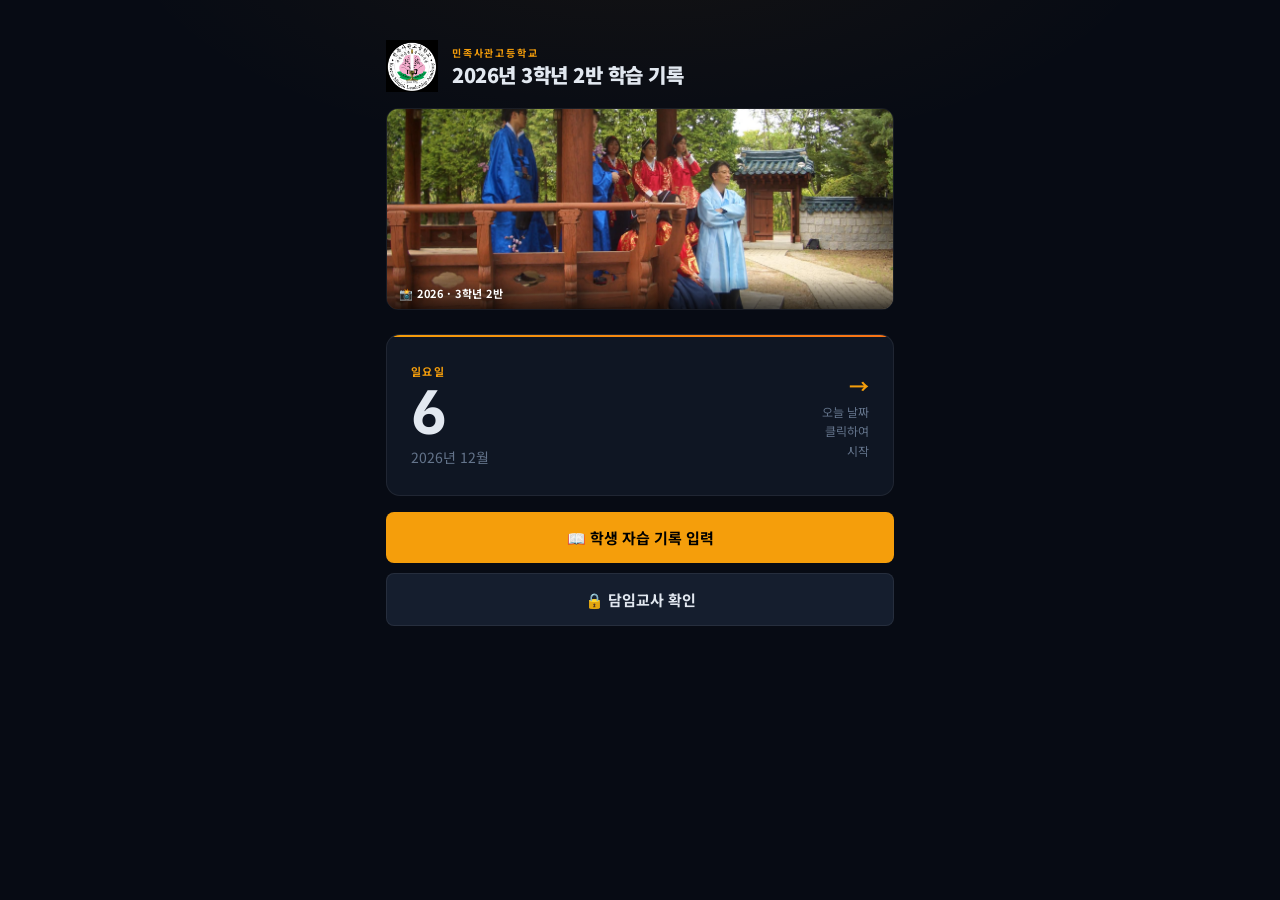
==== index.html @ e3944991 "Refactor time slot initialization check" ====
<!DOCTYPE html>
<html lang="ko">
<head>
<meta charset="UTF-8">
<meta name="viewport" content="width=device-width, initial-scale=1.0, maximum-scale=1.0">
<title>3학년 2반 자습 기록</title>
<link href="https://fonts.googleapis.com/css2?family=Noto+Sans+KR:wght@300;400;500;600;700;900&family=JetBrains+Mono:wght@400;600&display=swap" rel="stylesheet">
<style>
*, *::before, *::after { margin: 0; padding: 0; box-sizing: border-box; }
:root {
  --bg:#070b14; --surface:#0f1623; --surface2:#151e2e;
  --border:rgba(255,255,255,0.07); --border-h:rgba(255,255,255,0.15);
  --accent:#f59e0b; --accent-dim:rgba(245,158,11,0.12); --accent-glow:rgba(245,158,11,0.25);
  --blue:#60a5fa; --blue-dim:rgba(96,165,250,0.12);
  --green:#34d399; --green-dim:rgba(52,211,153,0.12);
  --red:#f87171; --red-dim:rgba(248,113,113,0.12);
  --purple:#a78bfa; --purple-dim:rgba(167,139,250,0.12);
  --text:#e2e8f0; --text-muted:#64748b;
  --r:14px; --r-sm:8px; --mono:'JetBrains Mono',monospace;
}
html,body{height:100%;font-family:'Noto Sans KR',sans-serif;background:var(--bg);color:var(--text);-webkit-font-smoothing:antialiased;}
body{display:flex;justify-content:center;background-image:radial-gradient(ellipse 60% 40% at 50% -10%,rgba(245,158,11,0.06) 0%,transparent 70%);}
.app{width:100%;max-width:540px;min-height:100dvh;display:flex;flex-direction:column;padding:0 16px 48px;}
.view{display:none;flex-direction:column;gap:16px;flex:1;padding-top:20px;}
.view.active{display:flex;animation:fadeUp 0.25s ease;}
@keyframes fadeUp{from{opacity:0;transform:translateY(10px)}to{opacity:1;transform:none}}

.page-header{padding:20px 0 4px;}
.school-tag{display:inline-flex;align-items:center;gap:6px;font-size:10.5px;font-weight:700;letter-spacing:0.2em;color:var(--accent);text-transform:uppercase;margin-bottom:10px;}
.school-tag::before,.school-tag::after{content:'';width:16px;height:1px;background:var(--accent);}
.page-header h1{font-size:26px;font-weight:900;letter-spacing:-0.5px;line-height:1.2;}

.date-hero{background:var(--surface);border:1px solid var(--border);border-radius:var(--r);padding:28px 24px;cursor:pointer;transition:all 0.2s;position:relative;overflow:hidden;}
.date-hero::before{content:'';position:absolute;top:0;left:0;right:0;height:2px;background:linear-gradient(90deg,var(--accent),#f97316,var(--accent));background-size:200% 100%;animation:shimmer 3s linear infinite;}
@keyframes shimmer{to{background-position:-200% 0}}
.date-hero:hover{border-color:var(--accent-glow);box-shadow:0 0 30px var(--accent-glow);transform:translateY(-2px);}
.date-hero-inner{display:flex;align-items:center;justify-content:space-between;}
.date-weekday{font-size:11px;font-weight:700;letter-spacing:0.12em;color:var(--accent);margin-bottom:4px;}
.date-day{font-size:60px;font-weight:900;font-family:var(--mono);line-height:1;letter-spacing:-3px;}
.date-ym{font-size:14px;color:var(--text-muted);margin-top:4px;}
.date-cta{text-align:right;font-size:12px;color:var(--text-muted);line-height:1.6;}
.date-cta strong{display:block;color:var(--accent);font-size:20px;}

.btn{display:flex;align-items:center;justify-content:center;gap:8px;padding:15px 20px;border-radius:var(--r-sm);border:none;font-family:'Noto Sans KR',sans-serif;font-size:15px;font-weight:700;cursor:pointer;transition:all 0.18s;width:100%;}
.btn-primary{background:var(--accent);color:#000;}
.btn-primary:hover{background:#fbbf24;box-shadow:0 4px 20px var(--accent-glow);}
.btn-secondary{background:var(--surface2);color:var(--text);border:1px solid var(--border);}
.btn-secondary:hover{border-color:var(--border-h);}
.btn:disabled{opacity:0.45;cursor:not-allowed;}
.btn:active:not(:disabled){transform:scale(0.98);}
.slot-action-row{display:flex;gap:8px;}
.slot-action-row button{flex:1;min-width:0;}

.back-row{display:flex;align-items:center;gap:8px;}
.back-btn{display:flex;align-items:center;gap:5px;background:none;border:none;color:var(--text-muted);font-family:'Noto Sans KR',sans-serif;font-size:13px;cursor:pointer;padding:6px 0;}
.back-btn:hover{color:var(--text);}
.back-btn svg{width:14px;height:14px;}
.back-row-right{margin-left:auto;font-size:12px;color:var(--text-muted);}

.card{background:var(--surface);border:1px solid var(--border);border-radius:var(--r);padding:20px;}

.student-grid{display:grid;grid-template-columns:repeat(3,1fr);gap:8px;}
.stu-btn{background:var(--surface);border:1px solid var(--border);border-radius:10px;padding:14px 6px;cursor:pointer;text-align:center;transition:all 0.18s;font-family:'Noto Sans KR',sans-serif;color:var(--text);}
.stu-btn:hover{border-color:var(--accent);background:var(--accent-dim);transform:translateY(-2px);box-shadow:0 4px 16px var(--accent-glow);}
.stu-btn .s-num{font-size:10px;color:var(--text-muted);font-weight:600;letter-spacing:0.06em;margin-bottom:5px;}
.stu-btn .s-name{font-size:14px;font-weight:700;}
.stu-btn .s-tag{font-size:9px;margin-top:5px;font-weight:700;}
.stu-btn.done{border-color:var(--green);background:var(--green-dim);}
.stu-btn.done .s-name{color:var(--green);}
.stu-btn.done .s-tag{color:var(--green);}
.stu-btn.no-pw{border-style:dashed;opacity:0.75;}

.form-group{margin-bottom:18px;}
.form-label{display:block;font-size:11px;font-weight:700;color:var(--accent);letter-spacing:0.1em;text-transform:uppercase;margin-bottom:8px;}
.form-input{width:100%;background:var(--bg);border:1px solid var(--border);border-radius:var(--r-sm);padding:12px 14px;color:var(--text);font-size:15px;font-family:'Noto Sans KR',sans-serif;transition:border-color 0.2s,box-shadow 0.2s;-webkit-appearance:none;}
.form-input:focus{outline:none;border-color:var(--accent);box-shadow:0 0 0 3px var(--accent-glow);}
textarea.form-input{resize:vertical;min-height:110px;font-size:14px;line-height:1.6;}
input[type="time"].form-input{font-family:var(--mono);font-size:18px;font-weight:600;color-scheme:dark;} input[type="time"].tpick-native{font-family:var(--mono);font-size:18px;font-weight:600;color-scheme:dark;}
input[type="date"].form-input{font-family:var(--mono);color-scheme:dark;}
input[type="month"].form-input{font-family:var(--mono);color-scheme:dark;}
.time-row{display:grid;grid-template-columns:1fr 1fr;gap:12px;}

.pw-input{text-align:center;font-family:var(--mono)!important;font-size:20px!important;letter-spacing:0.3em;}
.pw-input::placeholder{font-family:'Noto Sans KR',sans-serif;font-size:14px;letter-spacing:0;}
.form-who{display:flex;align-items:center;gap:12px;padding:14px 16px;background:var(--accent-dim);border:1px solid rgba(245,158,11,0.2);border-radius:var(--r-sm);margin-bottom:20px;}
.form-who-num{font-size:11px;font-weight:700;color:var(--accent);background:rgba(245,158,11,0.15);padding:4px 10px;border-radius:20px;white-space:nowrap;}
.form-who-name{font-size:18px;font-weight:900;}
.form-who-date{font-size:12px;color:var(--text-muted);margin-left:auto;white-space:nowrap;}

.pw-center{flex:1;display:flex;flex-direction:column;align-items:center;justify-content:center;padding:20px 0;}
.pw-icon{font-size:52px;margin-bottom:16px;}
.pw-title{font-size:20px;font-weight:800;margin-bottom:6px;text-align:center;}
.pw-sub{font-size:13px;color:var(--text-muted);margin-bottom:24px;text-align:center;line-height:1.6;}
.pw-box{width:100%;max-width:300px;}
.pw-err{color:var(--red);font-size:12px;text-align:center;margin-top:10px;min-height:18px;}
.pw-hint{font-size:11px;color:var(--text-muted);text-align:center;margin-top:12px;line-height:1.5;}
.pw-dots{display:flex;justify-content:center;gap:8px;margin:12px 0;}
.pw-dot{width:8px;height:8px;border-radius:50%;background:var(--border);transition:background 0.2s;}
.pw-dot.filled{background:var(--accent);}

/* ── Teacher Tabs ── */
.tab-bar{display:flex;background:var(--surface);border:1px solid var(--border);border-radius:var(--r-sm);padding:4px;gap:4px;}
.tab-btn{flex:1;padding:8px 4px;border:none;border-radius:6px;font-family:'Noto Sans KR',sans-serif;font-size:12px;font-weight:700;cursor:pointer;background:transparent;color:var(--text-muted);transition:all 0.18s;}
.tab-btn.active{background:var(--accent);color:#000;}
.tab-btn:hover:not(.active){color:var(--text);}
.tab-content{display:none;}
.tab-content.active{display:block;}

/* ── Stats ── */
.stats-bar{display:grid;grid-template-columns:repeat(3,1fr);gap:8px;}
.stat-box{background:var(--surface);border:1px solid var(--border);border-radius:10px;padding:14px 10px;text-align:center;}
.stat-num{font-size:28px;font-weight:900;font-family:var(--mono);line-height:1;}
.stat-num.c-green{color:var(--green);}
.stat-num.c-red{color:var(--red);}
.stat-num.c-accent{color:var(--accent);}
.stat-num.c-blue{color:var(--blue);}
.stat-label{font-size:11px;color:var(--text-muted);margin-top:4px;font-weight:600;}

/* ── Record cards ── */
.rec-list{display:flex;flex-direction:column;gap:8px;}
.rec-card{background:var(--surface);border:1px solid var(--border);border-radius:10px;overflow:hidden;}
.rec-card.submitted{border-left:3px solid var(--green);}
.rec-card.missing{border-left:3px solid var(--surface2);opacity:0.55;}
.rec-inner{padding:14px 16px;}
.rec-head{display:flex;align-items:center;justify-content:space-between;margin-bottom:10px;}
.rec-identity{display:flex;align-items:center;gap:8px;}
.rec-num{font-size:11px;color:var(--text-muted);font-weight:600;}
.rec-name{font-size:15px;font-weight:700;}
.badge{font-size:10px;font-weight:700;padding:3px 9px;border-radius:20px;letter-spacing:0.06em;}
.badge-g{background:var(--green-dim);color:var(--green);}
.badge-r{background:var(--red-dim);color:var(--red);}
.badge-b{background:var(--blue-dim);color:var(--blue);}
.badge-p{background:var(--purple-dim);color:var(--purple);}
.rec-times{display:flex;align-items:center;gap:10px;margin-bottom:10px;flex-wrap:wrap;}
.time-chip{display:flex;align-items:center;gap:6px;background:var(--surface2);border-radius:6px;padding:5px 10px;}
.tc-label{font-size:10px;color:var(--text-muted);font-weight:700;}
.tc-val{font-family:var(--mono);font-size:14px;font-weight:600;}
.dur-tag{background:var(--accent-dim);color:var(--accent);padding:4px 10px;border-radius:20px;font-size:11px;font-weight:700;font-family:var(--mono);}
.rec-content{background:var(--bg);border-radius:6px;padding:10px 12px;font-size:13px;line-height:1.7;white-space:pre-wrap;border:1px solid var(--border);}
.rec-sub{margin-top:8px;font-size:10.5px;color:var(--text-muted);}
.btn-reset{background:var(--red-dim);color:var(--red);border:1px solid rgba(248,113,113,0.2);border-radius:6px;padding:5px 12px;font-size:11px;font-weight:700;cursor:pointer;font-family:'Noto Sans KR',sans-serif;}
.reset-row{display:flex;align-items:center;gap:8px;margin-top:10px;}

/* ── Weekly view ── */
.week-day-block{background:var(--surface);border:1px solid var(--border);border-radius:var(--r);overflow:hidden;margin-bottom:10px;}
.week-day-header{padding:10px 16px;background:var(--surface2);display:flex;align-items:center;justify-content:space-between;}
.week-day-title{font-size:13px;font-weight:700;}
.week-day-title.today{color:var(--accent);}
.week-mini-list{padding:8px;}
.week-mini-row{display:flex;align-items:center;gap:8px;padding:6px 8px;border-radius:6px;}
.week-mini-row:hover{background:var(--surface2);}
.wm-name{font-size:13px;font-weight:600;width:60px;}
.wm-times{font-family:var(--mono);font-size:12px;color:var(--text-muted);}
.wm-dur{font-size:11px;color:var(--accent);font-family:var(--mono);margin-left:auto;}
.wm-content{font-size:12px;color:var(--text-muted);flex:1;overflow:hidden;white-space:nowrap;text-overflow:ellipsis;}
.wm-missing{font-size:11px;color:var(--text-muted);opacity:0.5;}

/* ── Monthly calendar ── */
.month-table{width:100%;border-collapse:collapse;font-size:12px;}
.month-table th{padding:6px 4px;text-align:center;color:var(--text-muted);font-weight:600;font-size:11px;border-bottom:1px solid var(--border);}
.month-table td{padding:4px;text-align:center;vertical-align:middle;}
.month-summary{background:var(--surface);border:1px solid var(--border);border-radius:var(--r);overflow:hidden;}
.month-stu-row{display:flex;align-items:center;padding:10px 16px;border-bottom:1px solid var(--border);gap:12px;}
.month-stu-row:last-child{border-bottom:none;}
.month-stu-name{font-size:13px;font-weight:700;width:64px;}
.month-bar-wrap{flex:1;background:var(--surface2);border-radius:20px;height:8px;overflow:hidden;}
.month-bar{height:100%;background:var(--green);border-radius:20px;transition:width 0.5s;}
.month-days{font-family:var(--mono);font-size:12px;color:var(--green);font-weight:700;margin-left:8px;width:40px;text-align:right;}
.month-hours{font-family:var(--mono);font-size:11px;color:var(--accent);width:52px;text-align:right;}

/* ── Weekly Matrix ── */
.week-matrix { width:100%; border-collapse:collapse; font-size:12px; }
.week-matrix th { padding:8px 4px; text-align:center; color:var(--text-muted); font-weight:700; font-size:10px; letter-spacing:0.05em; border-bottom:1px solid var(--border); }
.week-matrix th.stu-col { text-align:left; padding-left:8px; min-width:60px; }
.week-matrix th.day-col { min-width:52px; }
.week-matrix th.day-col.today-col { color:var(--accent); }
.week-matrix td { padding:4px 3px; text-align:center; border-bottom:1px solid rgba(255,255,255,0.04); }
.week-matrix td.stu-cell { text-align:left; padding-left:8px; font-size:12px; font-weight:700; color:var(--text); white-space:nowrap; }
.week-matrix td.total-cell { font-family:var(--mono); font-size:11px; font-weight:700; color:var(--accent); text-align:right; padding-right:4px; }
.week-matrix tr:last-child td { border-bottom:none; }
.week-matrix tr:hover td { background:rgba(255,255,255,0.02); }
.wm-cell { display:flex; flex-direction:column; align-items:center; justify-content:center; border-radius:8px; padding:6px 2px; min-height:56px; gap:3px; transition:transform 0.1s; }
.wm-cell.done { background:linear-gradient(135deg,rgba(52,211,153,0.18),rgba(52,211,153,0.08)); border:1px solid rgba(52,211,153,0.25); }
.wm-cell.done:hover { transform:scale(1.05); border-color:var(--green); }
.wm-cell.miss { background:var(--red-dim); border:1px solid rgba(248,113,113,0.15); opacity:0.6; }
.wm-cell.future { background:transparent; border:1px solid transparent; }
.wm-cell .wm-hr { font-family:var(--mono); font-size:13px; font-weight:900; color:var(--green); letter-spacing:-0.5px; }
.wm-cell .wm-t { font-size:9px; color:var(--text-muted); }
.wm-cell .wm-x { font-size:11px; color:var(--red); opacity:0.7; }
.week-total-row th { background:var(--surface2); color:var(--text-muted); font-size:10px; }
.week-total-row td { background:var(--surface2); font-family:var(--mono); font-size:10px; font-weight:700; color:var(--accent); }
.week-tooltip { position:relative; }
.week-matrix-wrap { background:var(--surface); border:1px solid var(--border); border-radius:var(--r); overflow-x:auto; padding:4px; }

/* ── Monthly redesign ── */
.mo-table-wrap { background:var(--surface); border:1px solid var(--border); border-radius:var(--r); overflow-x:auto; }
.mo-table { width:100%; border-collapse:collapse; font-size:11px; }
.mo-table th { padding:6px 4px; text-align:center; color:var(--text-muted); font-weight:700; font-size:9px; letter-spacing:0.04em; border-bottom:1px solid var(--border); white-space:nowrap; }
.mo-table th.mo-stu { text-align:left; padding-left:10px; min-width:58px; font-size:10px; }
.mo-table th.mo-sum { color:var(--accent); min-width:44px; }
.mo-table td { padding:3px 2px; text-align:center; border-bottom:1px solid rgba(255,255,255,0.04); }
.mo-table td.mo-stu-cell { text-align:left; padding-left:10px; font-size:12px; font-weight:700; white-space:nowrap; }
.mo-table td.mo-sum-cell { font-family:var(--mono); font-size:10px; font-weight:700; }
.mo-table tr:hover td { background:rgba(255,255,255,0.02); }
.mo-dot { width:28px; height:24px; border-radius:4px; display:inline-flex; align-items:center; justify-content:center; font-size:9px; font-family:var(--mono); font-weight:700; }
.mo-dot.d-done { background:var(--green-dim); color:var(--green); }
.mo-dot.d-miss { background:var(--red-dim); color:var(--red); opacity:0.5; font-size:8px; }
.mo-dot.d-none { background:transparent; color:transparent; }
.mo-dot.d-today { outline:1px solid var(--accent); }
.mo-section-title { font-size:11px; font-weight:700; color:var(--text-muted); letter-spacing:0.1em; text-transform:uppercase; margin:16px 0 8px; display:flex; align-items:center; gap:8px; }
.mo-section-title::after { content:''; flex:1; height:1px; background:var(--border); }

/* ── Analytics ── */
.analytics-section{margin-bottom:20px;}
.analytics-title{font-size:11px;font-weight:700;color:var(--text-muted);letter-spacing:0.1em;text-transform:uppercase;margin-bottom:12px;display:flex;align-items:center;gap:8px;}
.analytics-title::after{content:'';flex:1;height:1px;background:var(--border);}
.rank-row{display:flex;align-items:center;gap:10px;padding:8px 0;border-bottom:1px solid var(--border);}
.rank-row:last-child{border-bottom:none;}
.rank-num{font-family:var(--mono);font-size:13px;font-weight:700;color:var(--text-muted);width:20px;}
.rank-num.gold{color:#fbbf24;}
.rank-num.silver{color:#94a3b8;}
.rank-num.bronze{color:#d97706;}
.rank-name{font-size:13px;font-weight:700;width:64px;cursor:pointer;text-decoration:underline dotted;text-underline-offset:3px;}
.rank-bar-wrap{flex:1;background:var(--surface2);border-radius:20px;height:6px;overflow:hidden;}
.rank-bar{height:100%;border-radius:20px;}
.rank-val{font-family:var(--mono);font-size:11px;font-weight:700;width:56px;text-align:right;}
.heatmap{display:grid;grid-template-columns:repeat(7,1fr);gap:3px;}
.heat-cell{aspect-ratio:1;border-radius:3px;background:var(--surface2);}
.heat-cell.h1{background:rgba(52,211,153,0.2);}
.heat-cell.h2{background:rgba(52,211,153,0.45);}
.heat-cell.h3{background:rgba(52,211,153,0.7);}
.heat-cell.h4{background:var(--green);}
.heat-label{font-size:9px;color:var(--text-muted);text-align:center;margin-top:2px;}

.sec-div{display:flex;align-items:center;gap:10px;font-size:11px;font-weight:700;color:var(--text-muted);letter-spacing:0.1em;text-transform:uppercase;}
.sec-div::after{content:'';flex:1;height:1px;background:var(--border);}

.success-wrap{flex:1;display:flex;flex-direction:column;align-items:center;justify-content:center;text-align:center;gap:16px;}
.success-icon{font-size:72px;animation:pop 0.4s cubic-bezier(0.34,1.56,0.64,1);}
@keyframes pop{from{transform:scale(0)}to{transform:scale(1)}}
.success-title{font-size:24px;font-weight:900;}
.success-sub{font-size:14px;color:var(--text-muted);line-height:1.6;}

.toast{position:fixed;bottom:28px;left:50%;transform:translateX(-50%) translateY(80px);padding:12px 24px;border-radius:30px;font-weight:700;font-size:14px;transition:transform 0.3s cubic-bezier(0.34,1.56,0.64,1);z-index:9999;pointer-events:none;white-space:nowrap;}
.toast.ok{background:var(--green);color:#000;}
.toast.err{background:var(--red);color:#fff;}
.toast.show{transform:translateX(-50%) translateY(0);}
.loading-wrap{text-align:center;padding:40px 20px;color:var(--text-muted);font-size:14px;}
.spinner{width:28px;height:28px;margin:0 auto 12px;border:3px solid var(--border);border-top-color:var(--accent);border-radius:50%;animation:spin 0.8s linear infinite;}
@keyframes spin{to{transform:rotate(360deg)}}
@media(max-width:360px){.student-grid{grid-template-columns:repeat(2,1fr)}.date-day{font-size:48px}}

/* ── 학생 상세 분석 모달 ── */
.stu-modal-bg{position:fixed;inset:0;background:rgba(0,0,0,0.7);z-index:200;display:flex;align-items:flex-start;justify-content:center;padding:16px;overflow-y:auto;}
.stu-modal{background:var(--card);border-radius:16px;width:100%;max-width:520px;padding:20px;position:relative;margin:auto;}
.stu-modal-close{position:absolute;top:14px;right:16px;background:none;border:none;font-size:20px;color:var(--text-muted);cursor:pointer;line-height:1;}
.stu-modal h2{font-size:18px;font-weight:900;margin:0 0 4px;}
.stu-modal-sub{font-size:11px;color:var(--text-muted);margin-bottom:16px;}
.stu-section{margin-bottom:16px;}
.stu-section-title{font-size:12px;font-weight:700;color:var(--accent);letter-spacing:0.05em;text-transform:uppercase;margin-bottom:8px;}
/* 막대 차트 */
.bar-chart{display:flex;flex-direction:column;gap:6px;}
.bc-row{display:flex;align-items:center;gap:8px;font-size:11px;}
.bc-label{width:52px;text-align:right;color:var(--text-muted);flex-shrink:0;}
.bc-wrap{flex:1;background:rgba(255,255,255,0.05);border-radius:4px;overflow:hidden;height:16px;position:relative;}
.bc-bar{height:100%;border-radius:4px;transition:width 0.4s;}
.bc-avg{position:absolute;top:0;bottom:0;width:2px;background:rgba(245,158,11,0.7);}
.bc-val{width:48px;font-size:11px;color:var(--text);text-align:right;flex-shrink:0;}
/* 공부 내용 로그 */
.content-log{display:flex;flex-direction:column;gap:6px;max-height:200px;overflow-y:auto;}
.cl-item{background:rgba(255,255,255,0.04);border-radius:8px;padding:8px 10px;font-size:12px;}
.cl-date{font-size:10px;color:var(--accent);font-weight:700;margin-bottom:2px;}
.cl-text{color:var(--text);line-height:1.4;}
/* 비교 레이더 대체 - 수평 비교 */
.compare-grid{display:grid;grid-template-columns:1fr 1fr;gap:10px;}
.cmp-box{background:rgba(255,255,255,0.04);border-radius:10px;padding:12px;text-align:center;}
.cmp-val{font-size:22px;font-weight:900;margin-bottom:2px;}
.cmp-label{font-size:10px;color:var(--text-muted);}
.cmp-diff{font-size:10px;margin-top:4px;font-weight:700;}
.diff-plus{color:var(--green);}
.diff-minus{color:var(--red);}

/* ── 시간 선택 피커 ── */
.tpick-wrap{position:relative;}
/* 네이티브 input은 완전히 숨김 - 아이콘 버튼으로 showPicker() 호출 */
.tpick-native{position:absolute;width:1px;height:1px;opacity:0;pointer-events:none;top:0;left:0;}
.tpick-display{
  display:flex;align-items:center;gap:4px;
  background:var(--input-bg);border:1.5px solid var(--border);border-radius:10px;
  font-family:var(--mono);font-size:22px;font-weight:700;color:var(--text);
  padding:10px 8px 10px 16px;cursor:pointer;user-select:none;
  transition:border-color 0.2s;
}
.tpick-display:hover{border-color:var(--accent);}
.tpick-display.open{border-color:var(--accent);}
.tpick-time-text{flex:1;}
.tpick-icon-btn{
  background:rgba(255,255,255,0.07);border:none;border-radius:7px;
  width:34px;height:34px;display:flex;align-items:center;justify-content:center;
  cursor:pointer;font-size:16px;flex-shrink:0;transition:background 0.15s;
  color:var(--text-muted);
}
.tpick-icon-btn:hover{background:rgba(245,158,11,0.2);color:var(--accent);}
/* 드롭다운: fixed로 다른 요소에 가리지 않음 */
.tpick-dropdown{
  position:fixed;z-index:9999;
  background:#0f1623;border:1.5px solid var(--accent);
  border-radius:12px;
  overflow:hidden;
  box-shadow:0 8px 32px rgba(0,0,0,0.85),0 0 0 9999px rgba(0,0,0,0);
  width:200px;
}
.tpick-cols{display:flex;align-items:stretch;height:200px;}
.tpick-sep{display:flex;align-items:center;font-size:20px;font-weight:700;color:var(--text-muted);padding:0 6px;flex-shrink:0;}
.tpick-col{
  flex:1;overflow-y:scroll;
  background:#0f1623;
  scrollbar-width:thin;scrollbar-color:rgba(255,255,255,0.15) transparent;
}
.tpick-col::-webkit-scrollbar{width:4px;}
.tpick-col::-webkit-scrollbar-thumb{background:var(--border);border-radius:2px;}
.tpick-item{
  padding:11px 0;text-align:center;font-family:var(--mono);font-size:16px;
  font-weight:600;cursor:pointer;transition:background 0.12s, color 0.12s;
  color:var(--text-muted);
}
.tpick-item:hover{background:rgba(245,158,11,0.25);color:#e2e8f0;}
.tpick-item.selected{background:rgba(245,158,11,0.3);color:#f59e0b;font-weight:900;}

/* ── 분석 탭 학생 선택 ── */
.a-stu-btn{
  background:rgba(255,255,255,0.04);border:1.5px solid var(--border);
  border-radius:8px;padding:8px 4px;text-align:center;cursor:pointer;
  font-size:12px;font-weight:700;color:var(--text-muted);
  transition:all 0.15s;user-select:none;
}
.a-stu-btn:hover{border-color:var(--accent);color:var(--text);}
.a-stu-btn.selected{
  background:rgba(245,158,11,0.15);border-color:var(--accent);
  color:var(--accent);
}

/* ── 과목별 입력 폼 ── */
.subj-grid { display:flex; flex-direction:column; gap:8px; }
.subj-row { display:flex; align-items:flex-start; gap:10px; }
.subj-label {
  flex-shrink:0; width:52px; height:36px;
  display:flex; align-items:center; justify-content:center;
  border-radius:8px; font-size:11px; font-weight:900;
  letter-spacing:0.03em;
}
.subj-label.kr  { background:rgba(167,139,250,0.18); color:#a78bfa; }
.subj-label.en  { background:rgba(96,165,250,0.18);  color:#60a5fa; }
.subj-label.ma  { background:rgba(52,211,153,0.18);  color:#34d399; }
.subj-label.e1  { background:rgba(245,158,11,0.18);  color:#f59e0b; }
.subj-label.e2  { background:rgba(248,113,113,0.18); color:#f87171; }
.subj-input {
  flex:1; background:var(--bg); border:1px solid var(--border);
  border-radius:8px; padding:8px 12px; color:var(--text);
  font-size:13px; font-family:'Noto Sans KR',sans-serif;
  line-height:1.5; resize:none; min-height:36px; height:36px;
  transition:border-color 0.2s, height 0.15s;
  overflow:hidden;
}
.subj-input:focus { outline:none; border-color:var(--accent); }

/* ── 학생 내 기록 분석 ── */
.my-section-title{font-size:11px;font-weight:700;color:var(--accent);letter-spacing:0.08em;text-transform:uppercase;margin:16px 0 8px;}
.subj-bar-row{display:flex;align-items:center;gap:8px;margin-bottom:6px;font-size:12px;}
.subj-bar-label{width:40px;text-align:right;flex-shrink:0;font-weight:700;}
.subj-bar-label.kr{color:#a78bfa;} .subj-bar-label.en{color:#60a5fa;} .subj-bar-label.ma{color:#34d399;} .subj-bar-label.e1{color:#f59e0b;} .subj-bar-label.e2{color:#f87171;}
.subj-bar-wrap{flex:1;background:rgba(255,255,255,0.05);border-radius:4px;height:14px;overflow:hidden;}
.subj-bar-fill{height:100%;border-radius:4px;transition:width 0.5s;}
.subj-bar-val{width:28px;text-align:right;color:var(--text-muted);flex-shrink:0;}
.my-rec-item{background:rgba(255,255,255,0.03);border:1px solid var(--border);border-radius:10px;padding:10px 12px;margin-bottom:8px;}
.my-rec-date{font-size:11px;color:var(--accent);font-weight:700;margin-bottom:6px;}
.my-rec-time{font-size:11px;color:var(--text-muted);margin-bottom:6px;}
.subj-tag{display:inline-block;border-radius:5px;font-size:10px;font-weight:700;padding:2px 7px;margin:2px 3px 2px 0;}
.subj-tag.kr{background:rgba(167,139,250,0.15);color:#a78bfa;}
.subj-tag.en{background:rgba(96,165,250,0.15);color:#60a5fa;}
.subj-tag.ma{background:rgba(52,211,153,0.15);color:#34d399;}
.subj-tag.e1{background:rgba(245,158,11,0.15);color:#f59e0b;}
.subj-tag.e2{background:rgba(248,113,113,0.15);color:#f87171;}
.subj-content-text{font-size:12px;color:var(--text);line-height:1.5;margin-top:3px;}

/* ── 시간 슬롯 ── */
.time-slot-list{display:flex;flex-direction:column;gap:8px;margin-bottom:8px;}
.time-slot-row{display:flex;align-items:center;gap:8px;}
.time-slot-sep{font-size:16px;color:var(--text-muted);flex-shrink:0;}
.time-slot-del{background:none;border:none;color:var(--red);font-size:18px;cursor:pointer;padding:4px;line-height:1;flex-shrink:0;opacity:0.7;}
.time-slot-del:hover{opacity:1;}
.time-add-btn{display:flex;align-items:center;gap:6px;background:rgba(255,255,255,0.04);border:1px dashed var(--border);border-radius:8px;padding:8px 12px;color:var(--text-muted);font-size:12px;cursor:pointer;width:100%;transition:all 0.15s;}
.time-add-btn:hover{border-color:var(--accent);color:var(--accent);}
.total-time-badge{display:inline-flex;align-items:center;gap:6px;background:rgba(52,211,153,0.12);border:1px solid rgba(52,211,153,0.25);border-radius:8px;padding:6px 12px;font-size:12px;font-weight:700;color:var(--green);margin-top:6px;}
/* ── 과목별 시간 입력 ── */
.subj-row{display:flex;align-items:flex-start;gap:8px;}
.subj-time-sel{flex-shrink:0;width:70px;background:var(--bg);border:1px solid var(--border);border-radius:8px;padding:6px 4px;color:var(--text);font-size:12px;font-family:'Noto Sans KR',sans-serif;text-align:center;appearance:none;-webkit-appearance:none;cursor:pointer;height:36px;}
.subj-time-sel:focus{outline:none;border-color:var(--accent);}
.subj-col{flex:1;display:flex;flex-direction:column;gap:4px;}

/* ── 날짜 선택 바 ── */
.date-nav{display:flex;align-items:center;gap:8px;margin-bottom:14px;}
.date-nav-btn{background:rgba(255,255,255,0.06);border:1px solid var(--border);border-radius:8px;width:36px;height:36px;display:flex;align-items:center;justify-content:center;cursor:pointer;font-size:18px;color:var(--text-muted);transition:all 0.15s;flex-shrink:0;}
.date-nav-btn:hover{border-color:var(--accent);color:var(--accent);}
.date-nav-center{flex:1;text-align:center;}
.date-nav-main{font-size:15px;font-weight:700;color:var(--text);cursor:pointer;display:inline-flex;align-items:center;gap:6px;}
.date-nav-main:hover{color:var(--accent);}
.date-nav-sub{font-size:11px;color:var(--text-muted);margin-top:2px;}
.date-today-btn{font-size:10px;font-weight:700;background:rgba(245,158,11,0.12);border:1px solid rgba(245,158,11,0.3);border-radius:6px;padding:4px 8px;color:var(--accent);cursor:pointer;flex-shrink:0;}
.date-today-btn:hover{background:rgba(245,158,11,0.2);}
/* 과거 기록 있으면 그리드 셀에 표시 */
.stu-cell-date{font-size:9px;margin-top:2px;color:var(--green);font-weight:700;}
/* 수정 모드 배너 */
.edit-banner{background:rgba(245,158,11,0.1);border:1px solid rgba(245,158,11,0.3);border-radius:10px;padding:8px 12px;margin-bottom:12px;font-size:12px;color:var(--accent);display:flex;align-items:center;gap:8px;}

.subj-row .time-slot-del{width:28px;height:28px;font-size:16px;border-radius:6px;background:rgba(248,113,113,0.1);border:1px solid rgba(248,113,113,0.2);}
.subj-row .time-slot-del:hover{background:rgba(248,113,113,0.25);}
.subj-time-over{border-color:var(--red) !important;color:var(--red);}
.subj-time-warn{font-size:11px;color:var(--red);margin-top:4px;display:none;}

/* ── 슬롯 카드 ── */
.slot-card{background:rgba(255,255,255,0.04);border:1.5px solid var(--border);border-radius:12px;padding:12px 14px;cursor:pointer;transition:all 0.15s;display:flex;align-items:center;gap:10px;}
.slot-card:hover{border-color:var(--accent);background:rgba(245,158,11,0.06);}
.slot-card-time{font-family:var(--mono);font-size:15px;font-weight:700;color:var(--text);flex-shrink:0;}
.slot-card-dur{font-size:11px;color:var(--text-muted);flex-shrink:0;}
.slot-card-tags{display:flex;flex-wrap:wrap;gap:4px;flex:1;}
.slot-card-empty{font-size:11px;color:var(--text-muted);font-style:italic;}
.slot-card-arrow{color:var(--text-muted);font-size:16px;flex-shrink:0;}
</style>
</head>
<body>
<div class="app">

<!-- HOME -->
<div id="v-home" class="view active">
  <div class="page-header">
    <!-- 학교 마크 + 제목 -->
    <div style="display:flex;align-items:center;gap:14px;margin-bottom:16px;">
      <img src="[data-uri]" alt="민족사관고등학교 마크" style="width:52px;height:52px;object-fit:contain;">
      <div>
        <div style="font-size:10px;font-weight:700;letter-spacing:0.18em;color:var(--accent);margin-bottom:3px;">민족사관고등학교</div>
        <h1 style="font-size:20px;font-weight:900;letter-spacing:-0.5px;line-height:1.2;white-space:nowrap;">2026년 3학년 2반 학습 기록</h1>
      </div>
    </div>
    <!-- 단체사진 -->
    <div style="border-radius:12px;overflow:hidden;border:1px solid var(--border);margin-bottom:4px;position:relative;">
      <img src="[data-uri]" alt="3학년 2반 단체사진"
        style="width:100%;display:block;object-fit:cover;max-height:200px;">
      <div style="position:absolute;bottom:0;left:0;right:0;padding:8px 12px;background:linear-gradient(transparent,rgba(0,0,0,0.7));font-size:11px;font-weight:700;color:#fff;letter-spacing:0.05em;">
        📸 2026 · 3학년 2반
      </div>
    </div>
  </div>
  <div class="date-hero" id="date-hero">
    <div class="date-hero-inner">
      <div>
        <div class="date-weekday" id="h-weekday"></div>
        <div class="date-day" id="h-day"></div>
        <div class="date-ym" id="h-ym"></div>
      </div>
      <div class="date-cta"><strong>→</strong>오늘 날짜<br>클릭하여<br>시작</div>
    </div>
  </div>
  <div style="display:flex;flex-direction:column;gap:10px;">
    <button class="btn btn-primary" id="btn-student">📖 학생 자습 기록 입력</button>
    <button class="btn btn-secondary" id="btn-teacher">🔒 담임교사 확인</button>
  </div>
</div>

<!-- STUDENT SELECT -->
<div id="v-sel" class="view">
  <div class="back-row">
    <button class="back-btn" onclick="showView('v-home')"><svg viewBox="0 0 16 16" fill="none" stroke="currentColor" stroke-width="2"><path d="M10 3L5 8l5 5"/></svg>뒤로</button>
  </div>
  <div class="sec-div">이름을 선택하세요</div>
  <div class="student-grid" id="stu-grid">
    <div class="loading-wrap" style="grid-column:1/-1"><div class="spinner"></div>로딩 중…</div>
  </div>
</div>

<!-- PW SET -->
<div id="v-pw-set" class="view">
  <div class="back-row"><button class="back-btn" onclick="showView('v-sel')"><svg viewBox="0 0 16 16" fill="none" stroke="currentColor" stroke-width="2"><path d="M10 3L5 8l5 5"/></svg>뒤로</button></div>
  <div class="pw-center">
    <div class="pw-icon">🔑</div>
    <div class="pw-title">비밀번호 설정</div>
    <div class="pw-sub" id="set-who-label"></div>
    <div class="pw-box">
      <div class="form-group">
        <label class="form-label">새 비밀번호</label>
        <input type="password" class="form-input pw-input" id="set-pw1" placeholder="비밀번호 입력" oninput="updateDots()" onkeydown="if(event.key==='Enter')document.getElementById('set-pw2').focus()">
        <div class="pw-dots"><div class="pw-dot" id="d0"></div><div class="pw-dot" id="d1"></div><div class="pw-dot" id="d2"></div><div class="pw-dot" id="d3"></div></div>
      </div>
      <div class="form-group">
        <label class="form-label">비밀번호 확인</label>
        <input type="password" class="form-input pw-input" id="set-pw2" placeholder="다시 입력" onkeydown="if(event.key==='Enter')doSetPw()">
      </div>
      <button class="btn btn-primary" onclick="doSetPw()" id="set-pw-btn">설정 완료</button>
      <div class="pw-err" id="set-pw-err"></div>
      <div class="pw-hint">비밀번호를 잊으면 담임선생님께 초기화 요청하세요.</div>
    </div>
  </div>
</div>

<!-- PW LOGIN -->
<div id="v-pw-login" class="view">
  <div class="back-row"><button class="back-btn" onclick="showView('v-sel')"><svg viewBox="0 0 16 16" fill="none" stroke="currentColor" stroke-width="2"><path d="M10 3L5 8l5 5"/></svg>뒤로</button></div>
  <div class="pw-center">
    <div class="pw-icon">🔐</div>
    <div class="pw-title" id="login-who-name"></div>
    <div class="pw-sub">비밀번호를 입력하세요</div>
    <div class="pw-box">
      <input type="password" class="form-input pw-input" id="login-pw" placeholder="비밀번호" onkeydown="if(event.key==='Enter')doLoginPw()">
      <div style="height:10px"></div>
      <button class="btn btn-primary" onclick="doLoginPw()" id="login-pw-btn">확인</button>
      <div class="pw-err" id="login-pw-err"></div>
      <div class="pw-hint">비밀번호를 잊으셨나요? 담임선생님께 초기화를 요청하세요.</div>
    </div>
  </div>
</div>

<!-- STUDENT FORM -->
<div id="v-form" class="view">
  <div class="back-row"><button class="back-btn" onclick="showView('v-sel')"><svg viewBox="0 0 16 16" fill="none" stroke="currentColor" stroke-width="2"><path d="M10 3L5 8l5 5"/></svg>뒤로</button></div>
  <!-- 날짜 네비게이터 -->
  <div class="date-nav">
    <button class="date-nav-btn" onclick="changeFormDate(-1)">‹</button>
    <div class="date-nav-center">
      <div class="date-nav-main" onclick="openDatePicker()">
        <span id="sel-date-label">날짜</span>
        <span style="font-size:12px;color:var(--text-muted)">▾</span>
      </div>
      <div class="date-nav-sub" id="sel-date-sub"></div>
    </div>
    <button class="date-today-btn" onclick="goToday()">오늘</button>
    <button class="date-nav-btn" onclick="changeFormDate(1)" id="sel-next-btn">›</button>
  </div>
  <input type="date" id="sel-date-picker" style="position:absolute;opacity:0;pointer-events:none;width:1px;height:1px;" onchange="onDatePickerChange()">
  <div id="edit-banner" class="edit-banner" style="display:none">✏️ <span id="edit-banner-text"></span></div>
  <div class="form-who">
    <span class="form-who-num" id="f-num"></span>
    <span class="form-who-name" id="f-name"></span>
    <span class="form-who-date" id="f-date"></span>
  </div>
  <div class="card">
    <!-- 패널1: 슬롯 목록 -->
    <div id="fp-list">
      <div class="form-label" style="margin-bottom:8px">⏱ 공부 시간대</div>
      <div id="slot-cards" style="display:flex;flex-direction:column;gap:8px;margin-bottom:8px;"></div>
      <button class="time-add-btn" onclick="addSlotAndEdit()">＋ 시간 추가</button>
      <div class="total-time-badge" id="total-time-badge" style="display:none;margin-top:8px">
        ⏱ 총 <span id="total-time-text">0분</span>
      </div>
      <input type="hidden" id="f-in">
      <input type="hidden" id="f-out">
      <div style="height:14px"></div>
      <button class="btn btn-primary" id="f-submit" onclick="submitRecord()">✓ 제출하기</button>
    </div>

    <!-- 패널2: 슬롯 편집기 -->
    <div id="fp-edit" style="display:none">
      <div style="display:flex;align-items:center;gap:10px;margin-bottom:14px;">
        <button class="back-btn" onclick="closeSlotEditor()" style="flex-shrink:0">
          <svg viewBox="0 0 16 16" fill="none" stroke="currentColor" stroke-width="2"><path d="M10 3L5 8l5 5"/></svg>
        </button>
        <span id="fe-title" style="font-size:13px;font-weight:700;color:var(--accent)"></span>
      </div>

      <!-- 시간 입력 -->
      <div class="form-group">
        <label class="form-label">시작 ~ 끝 시간</label>
        <div style="display:flex;align-items:center;gap:10px;">
          <input type="time" id="fe-start" style="flex:1;background:var(--bg);border:1.5px solid var(--border);border-radius:10px;padding:10px;color:var(--text);font-size:18px;font-weight:700;font-family:var(--mono),monospace;color-scheme:dark;cursor:pointer;" onclick="try{this.showPicker()}catch(e){}" onchange="onEditorTimeChange()">
          <span style="color:var(--text-muted);font-size:18px">~</span>
          <input type="time" id="fe-end" style="flex:1;background:var(--bg);border:1.5px solid var(--border);border-radius:10px;padding:10px;color:var(--text);font-size:18px;font-weight:700;font-family:var(--mono),monospace;color-scheme:dark;cursor:pointer;" onclick="try{this.showPicker()}catch(e){}" onchange="onEditorTimeChange()">
        </div>
        <div id="fe-duration" style="font-size:12px;color:var(--green);font-weight:700;margin-top:6px;"></div>
      </div>

      <!-- 과목별 입력 -->
      <div class="form-group">
        <label class="form-label">📝 과목별 공부 내용 & 시간</label>
        <div id="fe-subj-warn" style="font-size:11px;color:var(--red);margin-bottom:6px;display:none"></div>
        <div class="subj-grid">
          <div class="subj-row" id="erow-kr">
            <div class="subj-label kr">국어</div>
            <div class="subj-col">
              <div style="display:flex;align-items:center;gap:6px;">
                <select class="subj-time-sel" id="eft-kr" onchange="onEditorTimeChange()"><option value="0">-</option><option value="10">10분</option><option value="20">20분</option><option value="30">30분</option><option value="40">40분</option><option value="50">50분</option><option value="60">1시간</option><option value="70">1시간 10분</option><option value="80">1시간 20분</option><option value="90">1시간 30분</option><option value="100">1시간 40분</option><option value="110">1시간 50분</option><option value="120">2시간</option><option value="130">2시간 10분</option><option value="140">2시간 20분</option><option value="150">2시간 30분</option><option value="160">2시간 40분</option><option value="170">2시간 50분</option><option value="180">3시간</option><option value="190">3시간 10분</option><option value="200">3시간 20분</option><option value="210">3시간 30분</option><option value="220">3시간 40분</option><option value="230">3시간 50분</option><option value="240">4시간</option><option value="250">4시간 10분</option><option value="260">4시간 20분</option><option value="270">4시간 30분</option><option value="280">4시간 40분</option><option value="290">4시간 50분</option><option value="300">5시간</option></select>
                <button class="time-slot-del" onclick="clearEditorSubj('kr')" style="flex-shrink:0">×</button>
              </div>
              <textarea class="subj-input" id="ef-kr" placeholder="국어 공부 내용" rows="1" oninput="autoResize(this)"></textarea>
            </div>
          </div>
          <div class="subj-row" id="erow-en">
            <div class="subj-label en">영어</div>
            <div class="subj-col">
              <div style="display:flex;align-items:center;gap:6px;">
                <select class="subj-time-sel" id="eft-en" onchange="onEditorTimeChange()"><option value="0">-</option><option value="10">10분</option><option value="20">20분</option><option value="30">30분</option><option value="40">40분</option><option value="50">50분</option><option value="60">1시간</option><option value="70">1시간 10분</option><option value="80">1시간 20분</option><option value="90">1시간 30분</option><option value="100">1시간 40분</option><option value="110">1시간 50분</option><option value="120">2시간</option><option value="130">2시간 10분</option><option value="140">2시간 20분</option><option value="150">2시간 30분</option><option value="160">2시간 40분</option><option value="170">2시간 50분</option><option value="180">3시간</option><option value="190">3시간 10분</option><option value="200">3시간 20분</option><option value="210">3시간 30분</option><option value="220">3시간 40분</option><option value="230">3시간 50분</option><option value="240">4시간</option><option value="250">4시간 10분</option><option value="260">4시간 20분</option><option value="270">4시간 30분</option><option value="280">4시간 40분</option><option value="290">4시간 50분</option><option value="300">5시간</option></select>
                <button class="time-slot-del" onclick="clearEditorSubj('en')" style="flex-shrink:0">×</button>
              </div>
              <textarea class="subj-input" id="ef-en" placeholder="영어 공부 내용" rows="1" oninput="autoResize(this)"></textarea>
            </div>
          </div>
          <div class="subj-row" id="erow-ma">
            <div class="subj-label ma">수학</div>
            <div class="subj-col">
              <div style="display:flex;align-items:center;gap:6px;">
                <select class="subj-time-sel" id="eft-ma" onchange="onEditorTimeChange()"><option value="0">-</option><option value="10">10분</option><option value="20">20분</option><option value="30">30분</option><option value="40">40분</option><option value="50">50분</option><option value="60">1시간</option><option value="70">1시간 10분</option><option value="80">1시간 20분</option><option value="90">1시간 30분</option><option value="100">1시간 40분</option><option value="110">1시간 50분</option><option value="120">2시간</option><option value="130">2시간 10분</option><option value="140">2시간 20분</option><option value="150">2시간 30분</option><option value="160">2시간 40분</option><option value="170">2시간 50분</option><option value="180">3시간</option><option value="190">3시간 10분</option><option value="200">3시간 20분</option><option value="210">3시간 30분</option><option value="220">3시간 40분</option><option value="230">3시간 50분</option><option value="240">4시간</option><option value="250">4시간 10분</option><option value="260">4시간 20분</option><option value="270">4시간 30분</option><option value="280">4시간 40분</option><option value="290">4시간 50분</option><option value="300">5시간</option></select>
                <button class="time-slot-del" onclick="clearEditorSubj('ma')" style="flex-shrink:0">×</button>
              </div>
              <textarea class="subj-input" id="ef-ma" placeholder="수학 공부 내용" rows="1" oninput="autoResize(this)"></textarea>
            </div>
          </div>
          <div class="subj-row" id="erow-e1">
            <div class="subj-label e1">탐구1</div>
            <div class="subj-col">
              <div style="display:flex;align-items:center;gap:6px;">
                <select class="subj-time-sel" id="eft-e1" onchange="onEditorTimeChange()"><option value="0">-</option><option value="10">10분</option><option value="20">20분</option><option value="30">30분</option><option value="40">40분</option><option value="50">50분</option><option value="60">1시간</option><option value="70">1시간 10분</option><option value="80">1시간 20분</option><option value="90">1시간 30분</option><option value="100">1시간 40분</option><option value="110">1시간 50분</option><option value="120">2시간</option><option value="130">2시간 10분</option><option value="140">2시간 20분</option><option value="150">2시간 30분</option><option value="160">2시간 40분</option><option value="170">2시간 50분</option><option value="180">3시간</option><option value="190">3시간 10분</option><option value="200">3시간 20분</option><option value="210">3시간 30분</option><option value="220">3시간 40분</option><option value="230">3시간 50분</option><option value="240">4시간</option><option value="250">4시간 10분</option><option value="260">4시간 20분</option><option value="270">4시간 30분</option><option value="280">4시간 40분</option><option value="290">4시간 50분</option><option value="300">5시간</option></select>
                <button class="time-slot-del" onclick="clearEditorSubj('e1')" style="flex-shrink:0">×</button>
              </div>
              <textarea class="subj-input" id="ef-e1" placeholder="탐구1 공부 내용" rows="1" oninput="autoResize(this)"></textarea>
            </div>
          </div>
          <div class="subj-row" id="erow-e2">
            <div class="subj-label e2">탐구2</div>
            <div class="subj-col">
              <div style="display:flex;align-items:center;gap:6px;">
                <select class="subj-time-sel" id="eft-e2" onchange="onEditorTimeChange()"><option value="0">-</option><option value="10">10분</option><option value="20">20분</option><option value="30">30분</option><option value="40">40분</option><option value="50">50분</option><option value="60">1시간</option><option value="70">1시간 10분</option><option value="80">1시간 20분</option><option value="90">1시간 30분</option><option value="100">1시간 40분</option><option value="110">1시간 50분</option><option value="120">2시간</option><option value="130">2시간 10분</option><option value="140">2시간 20분</option><option value="150">2시간 30분</option><option value="160">2시간 40분</option><option value="170">2시간 50분</option><option value="180">3시간</option><option value="190">3시간 10분</option><option value="200">3시간 20분</option><option value="210">3시간 30분</option><option value="220">3시간 40분</option><option value="230">3시간 50분</option><option value="240">4시간</option><option value="250">4시간 10분</option><option value="260">4시간 20분</option><option value="270">4시간 30분</option><option value="280">4시간 40분</option><option value="290">4시간 50분</option><option value="300">5시간</option></select>
                <button class="time-slot-del" onclick="clearEditorSubj('e2')" style="flex-shrink:0">×</button>
              </div>
              <textarea class="subj-input" id="ef-e2" placeholder="탐구2 공부 내용" rows="1" oninput="autoResize(this)"></textarea>
            </div>
          </div>
        </div>
      </div>

      <div class="slot-action-row">
        <button class="btn btn-primary" onclick="saveSlotEdit()">💾 저장</button>
        <button class="btn btn-secondary" onclick="deleteCurrentSlot()" style="color:var(--red);border-color:rgba(248,113,113,0.3)">🗑 삭제</button>
      </div>
    </div>
  </div>
</div>

<!-- SUCCESS -->
<div id="v-ok" class="view">
  <div class="success-wrap">
    <div class="success-icon">✅</div>
    <div><div class="success-title">제출 완료!</div><div class="success-sub" id="ok-msg" style="margin-top:10px"></div></div>
    <button class="btn btn-primary" style="max-width:220px;margin-top:8px" onclick="openMyStats()">📊 내 공부 분석 보기</button>
    <button class="btn btn-secondary" style="max-width:180px;margin-top:6px" onclick="showView('v-home')">홈으로</button>
  </div>
</div>

<!-- 학생 내 기록 분석 -->
<div id="v-mystats" class="view">
  <div class="back-row">
    <button class="back-btn" onclick="showView('v-ok')">
      <svg viewBox="0 0 16 16" fill="none" stroke="currentColor" stroke-width="2"><path d="M10 3L5 8l5 5"/></svg>뒤로
    </button>
    <span style="font-size:13px;font-weight:700;color:var(--accent)" id="mystats-title"></span>
  </div>
  <div class="card" id="mystats-content">
    <div class="loading-wrap"><div class="spinner"></div>불러오는 중…</div>
  </div>
</div>

<!-- TEACHER LOGIN -->
<div id="v-t-login" class="view">
  <div class="back-row"><button class="back-btn" onclick="showView('v-home')"><svg viewBox="0 0 16 16" fill="none" stroke="currentColor" stroke-width="2"><path d="M10 3L5 8l5 5"/></svg>뒤로</button></div>
  <div class="pw-center">
    <div class="pw-icon">👩‍🏫</div>
    <div class="pw-title">담임교사 인증</div>
    <div class="pw-sub">비밀번호를 입력하세요</div>
    <div class="pw-box">
      <input type="password" class="form-input pw-input" id="t-pw" placeholder="교사 비밀번호" onkeydown="if(event.key==='Enter')doTeacherLogin()">
      <div style="height:10px"></div>
      <button class="btn btn-primary" onclick="doTeacherLogin()">확인</button>
      <div class="pw-err" id="t-pw-err"></div>
    </div>
  </div>
</div>

<!-- TEACHER DASHBOARD -->
<div id="v-teacher" class="view">
  <div class="back-row">
    <button class="back-btn" onclick="showView('v-home')"><svg viewBox="0 0 16 16" fill="none" stroke="currentColor" stroke-width="2"><path d="M10 3L5 8l5 5"/></svg>뒤로</button>
    <span style="font-weight:700;font-size:15px">담임 확인</span>
  </div>

  <!-- 탭 -->
  <div class="tab-bar">
    <button class="tab-btn active" onclick="switchTab('daily')">📅 일별</button>
    <button class="tab-btn" onclick="switchTab('weekly')">📆 주별</button>
    <button class="tab-btn" onclick="switchTab('monthly')">📊 월별</button>
    <button class="tab-btn" onclick="switchTab('analytics')">🔍 분석</button>
  </div>

  <!-- 일별 -->
  <div id="tab-daily" class="tab-content active">
    <div class="card" style="padding:16px;">
      <label class="form-label">날짜 선택</label>
      <input type="date" class="form-input" id="t-date" onchange="loadDaily()">
    </div>
    <div class="stats-bar" id="daily-stats" style="display:none">
      <div class="stat-box"><div class="stat-num" id="st-total">—</div><div class="stat-label">전체</div></div>
      <div class="stat-box"><div class="stat-num c-green" id="st-done">—</div><div class="stat-label">제출</div></div>
      <div class="stat-box"><div class="stat-num c-red" id="st-miss">—</div><div class="stat-label">미제출</div></div>
    </div>
    <div class="rec-list" id="daily-records">
      <div class="loading-wrap" style="color:var(--text-muted)">날짜를 선택하면 기록이 표시됩니다</div>
    </div>
  </div>

  <!-- 주별 -->
  <div id="tab-weekly" class="tab-content">
    <div class="card" style="padding:16px;">
      <label class="form-label">기준 날짜</label>
      <input type="date" class="form-input" id="w-date" onchange="loadWeekly()">
      <div style="font-size:11px;color:var(--text-muted);margin-top:6px" id="w-range-label"></div>
    </div>
    <div class="stats-bar" id="weekly-stats" style="display:none">
      <div class="stat-box"><div class="stat-num c-accent" id="ws-days">—</div><div class="stat-label">자습일수</div></div>
      <div class="stat-box"><div class="stat-num c-green" id="ws-submissions">—</div><div class="stat-label">총 제출건</div></div>
      <div class="stat-box"><div class="stat-num c-blue" id="ws-rate">—</div><div class="stat-label">제출률</div></div>
    </div>
    <div id="weekly-content">
      <div class="loading-wrap" style="color:var(--text-muted)">날짜를 선택하면 주간 기록이 표시됩니다</div>
    </div>
  </div>

  <!-- 월별 -->
  <div id="tab-monthly" class="tab-content">
    <div class="card" style="padding:16px;">
      <label class="form-label">월 선택</label>
      <input type="month" class="form-input" id="m-month" onchange="loadMonthly()">
    </div>
    <div class="stats-bar" id="monthly-stats" style="display:none">
      <div class="stat-box"><div class="stat-num c-accent" id="ms-days">—</div><div class="stat-label">총 자습일</div></div>
      <div class="stat-box"><div class="stat-num c-green" id="ms-avg">—</div><div class="stat-label">평균 제출률</div></div>
      <div class="stat-box"><div class="stat-num c-blue" id="ms-hours">—</div><div class="stat-label">평균 시간(시)</div></div>
    </div>
    <div id="monthly-content">
      <div class="loading-wrap" style="color:var(--text-muted)">월을 선택하면 월간 기록이 표시됩니다</div>
    </div>
  </div>

  <!-- 분석 -->
  <div id="tab-analytics" class="tab-content">
    <div class="card" style="padding:16px;">
      <!-- 기간 선택 -->
      <label class="form-label">① 분석 기간</label>
      <div style="display:grid;grid-template-columns:1fr 1fr;gap:8px;margin-bottom:14px;">
        <div><label style="font-size:10px;color:var(--text-muted);display:block;margin-bottom:4px">시작일</label><input type="date" class="form-input" id="a-start" style="font-size:13px;padding:8px 10px;"></div>
        <div><label style="font-size:10px;color:var(--text-muted);display:block;margin-bottom:4px">종료일</label><input type="date" class="form-input" id="a-end" style="font-size:13px;padding:8px 10px;"></div>
      </div>
      <!-- 학생 선택 -->
      <label class="form-label">② 학생 선택</label>
      <div id="a-stu-grid" style="display:grid;grid-template-columns:repeat(4,1fr);gap:6px;margin-bottom:14px;"></div>
      <!-- 분석 버튼 -->
      <button class="btn btn-primary" id="a-run-btn" onclick="loadAnalytics()" style="font-size:13px;padding:10px;" disabled>분석 시작</button>
    </div>
    <div id="analytics-content">
      <div class="loading-wrap" style="color:var(--text-muted)">학생을 선택하고 분석 시작을 누르세요</div>
    </div>
  </div>
</div>

</div>
<div class="toast" id="toast"></div>

<script>
var SCRIPT_URL = 'https://script.google.com/macros/s/AKfycbyt7mre-1Lw4bw2Duj78YTXKB2OPsu3QzXg_bR0s2D_bJ8eC6Ioqksadkn8d4nFqtk_RQ/exec';

var students = [], curDate = '', curStu = null, teacherOk = false, cachedPw = '';
var DAYS = ['일','월','화','수','목','금','토'];
var DAYS_FULL = ['일요일','월요일','화요일','수요일','목요일','금요일','토요일'];

function kstDate() {
  var d = new Date();
  var utc = d.getTime() + d.getTimezoneOffset() * 60000;
  var kst = new Date(utc + 9 * 3600000);
  return kst.getFullYear() + '-' + pad(kst.getMonth()+1) + '-' + pad(kst.getDate());
}
function pad(n) { return n < 10 ? '0'+n : ''+n; }
function fmtDate(s) {
  var d = new Date(s + 'T00:00:00');
  return d.getFullYear()+'년 '+(d.getMonth()+1)+'월 '+d.getDate()+'일 ('+DAYS[d.getDay()]+')';
}
function calcDurMin(i, o) {
  if (!i || !o) return 0;
  var p1=i.split(':').map(Number), p2=o.split(':').map(Number);
  return (p2[0]*60+p2[1])-(p1[0]*60+p1[1]);
}
function durStr(m) {
  if (m <= 0) return null;
  var h=Math.floor(m/60), mn=m%60;
  return h>0 ? h+'시간 '+mn+'분' : mn+'분';
}
function esc(s) { return String(s||'').replace(/&/g,'&amp;').replace(/</g,'&lt;').replace(/>/g,'&gt;').replace(/\n/g,'<br>'); }
function toast(msg,type){ var el=document.getElementById('toast'); el.textContent=msg; el.className='toast '+(type||'ok')+' show'; setTimeout(function(){el.classList.remove('show');},3000); }
function showView(id){ document.querySelectorAll('.view').forEach(function(v){v.classList.remove('active');}); document.getElementById(id).classList.add('active'); window.scrollTo({top:0,behavior:'smooth'}); }

function api(params) {
  var url = new URL(SCRIPT_URL);
  Object.keys(params).forEach(function(k){
    var v=params[k]; url.searchParams.set(k,typeof v==='object'?JSON.stringify(v):String(v));
  });
  return fetch(url.toString()).then(function(r){ return r.json(); });
}

// ── 탭 전환 ──
var currentTab = 'daily';
function switchTab(tab) {
  currentTab = tab;
  document.querySelectorAll('.tab-btn').forEach(function(b,i){
    b.classList.toggle('active', ['daily','weekly','monthly','analytics'][i]===tab);
  });
  document.querySelectorAll('.tab-content').forEach(function(c){ c.classList.remove('active'); });
  document.getElementById('tab-'+tab).classList.add('active');
  if (tab === 'weekly'   && document.getElementById('w-date').value)   loadWeekly();
  if (tab === 'monthly'  && document.getElementById('m-month').value)  loadMonthly();
}

// ── 홈 ──
function initHome() {
  var today=kstDate(); var d=new Date(today+'T00:00:00');
  document.getElementById('h-weekday').textContent=DAYS[d.getDay()]+'요일';
  document.getElementById('h-day').textContent=d.getDate();
  document.getElementById('h-ym').textContent=d.getFullYear()+'년 '+(d.getMonth()+1)+'월';
}
function onDateClick(){ curDate=kstDate(); goStudentSelect(); }

// ── 학생 선택 ──
function goStudentSelect() {
  curDate=kstDate(); showView('v-sel');
  updateSelDateUI();
  if (!students.length) {
    api({action:'getStudents'}).then(function(res){ students=res; loadGridWithRecords(); }).catch(function(e){ document.getElementById('stu-grid').innerHTML='<div style="grid-column:1/-1;color:var(--red);padding:20px;text-align:center">오류: '+e.message+'</div>'; });
  } else { loadGridWithRecords(); }
}

function updateSelDateUI() {
  var today=kstDate();
  var d=new Date(curDate+'T00:00:00');
  var dayNames=['일','월','화','수','목','금','토'];
  var label=curDate===today?'오늘 · '+fmtDate(curDate):fmtDate(curDate);
  document.getElementById('sel-date-label').textContent=label;
  document.getElementById('sel-date-sub').textContent=dayNames[d.getDay()]+'요일'+(curDate<today?' · 과거 날짜':'');
  document.getElementById('sel-next-btn').style.opacity=curDate>=today?'0.3':'1';
  document.getElementById('sel-next-btn').disabled=curDate>=today;
}

function changeFormDate(delta) {
  var d=new Date(curDate+'T00:00:00');
  d.setDate(d.getDate()+delta);
  var next=d.getFullYear()+'-'+pad(d.getMonth()+1)+'-'+pad(d.getDate());
  if(next>kstDate()) return;
  curDate=next;
  updateSelDateUI();
  reloadFormForDate();
}

function goToday() {
  curDate=kstDate();
  updateSelDateUI();
  if(document.getElementById('v-form').classList.contains('active')) {
    reloadFormForDate();
  } else {
    loadGridWithRecords();
  }
}

function openDatePicker() {
  var picker=document.getElementById('sel-date-picker');
  picker.max=kstDate();
  picker.value=curDate;
  try { picker.showPicker(); } catch(e) { picker.focus(); picker.click(); }
}

function onDatePickerChange() {
  var v=document.getElementById('sel-date-picker').value;
  if(v && v<=kstDate()) {
    curDate=v; updateSelDateUI();
    if(document.getElementById('v-form').classList.contains('active')) {
      reloadFormForDate();
    } else {
      loadGridWithRecords();
    }
  }
}
function loadGridWithRecords() {
  api({action:'getRecords',date:curDate}).then(function(res){
    renderGrid((res||[]).map(function(r){return String(r.num);}));
  }).catch(function(){ renderGrid([]); });
}
function renderGrid(submitted) {
  document.getElementById('stu-grid').innerHTML=students.map(function(s){
    var isDone=submitted.indexOf(String(s.num))!==-1;
    var cls=isDone?'done':(!s.hasPw?'no-pw':'');
    var tag=isDone?'✓ 제출됨':(!s.hasPw?'🔑 미설정':'');
    return '<button class="stu-btn '+cls+'" onclick="selectStu('+s.num+')">'+'<div class="s-num">'+String(s.num).padStart(2,'0')+'번</div><div class="s-name">'+s.name+'</div>'+(tag?'<div class="s-tag">'+tag+'</div>':'')+'</button>';
  }).join('');
}
function selectStu(num) {
  var s=students.find(function(x){return x.num===num;}); if(!s)return; curStu=s;
  if(!s.hasPw){
    document.getElementById('set-who-label').innerHTML='<b>'+s.name+'</b> 학생, 처음 사용하시는군요!<br>본인만 아는 비밀번호를 설정하세요.';
    document.getElementById('set-pw1').value=''; document.getElementById('set-pw2').value=''; document.getElementById('set-pw-err').textContent=''; document.getElementById('set-pw-btn').disabled=false; updateDots(); showView('v-pw-set'); setTimeout(function(){document.getElementById('set-pw1').focus();},300);
  } else {
    document.getElementById('login-who-name').textContent=s.num+'번 '+s.name; document.getElementById('login-pw').value=''; document.getElementById('login-pw-err').textContent=''; document.getElementById('login-pw-btn').disabled=false; showView('v-pw-login'); setTimeout(function(){document.getElementById('login-pw').focus();},300);
  }
}
function updateDots(){ var len=document.getElementById('set-pw1').value.length; for(var i=0;i<4;i++) document.getElementById('d'+i).classList.toggle('filled',i<len); }
function doSetPw() {
  var pw1=document.getElementById('set-pw1').value, pw2=document.getElementById('set-pw2').value, errEl=document.getElementById('set-pw-err');
  if(pw1.length<2){errEl.textContent='비밀번호는 2자 이상이어야 합니다.';return;}
  if(pw1!==pw2){errEl.textContent='비밀번호가 일치하지 않습니다.';return;}
  var btn=document.getElementById('set-pw-btn'); btn.textContent='설정 중…'; btn.disabled=true;
  api({action:'setStudentPw',num:curStu.num,pw:pw1}).then(function(res){
    if(!res.success){errEl.textContent=res.error||'오류';btn.textContent='설정 완료';btn.disabled=false;return;}
    var s=students.find(function(x){return x.num===curStu.num;}); if(s)s.hasPw=true;
    toast('비밀번호가 설정되었습니다 🔑'); openForm();
  }).catch(function(e){errEl.textContent='오류: '+e.message;btn.textContent='설정 완료';btn.disabled=false;});
}
function doLoginPw() {
  var pw=document.getElementById('login-pw').value, errEl=document.getElementById('login-pw-err');
  if(!pw){errEl.textContent='비밀번호를 입력하세요.';return;}
  var btn=document.getElementById('login-pw-btn'); btn.textContent='확인 중…'; btn.disabled=true;
  api({action:'verifyStudentPw',num:curStu.num,pw:pw}).then(function(res){
    if(res.ok){openForm();}else{errEl.textContent='비밀번호가 올바르지 않습니다.';document.getElementById('login-pw').value='';btn.textContent='확인';btn.disabled=false;}
  }).catch(function(e){errEl.textContent='오류: '+e.message;btn.textContent='확인';btn.disabled=false;});
}
function clearForm() {
  document.getElementById('edit-banner').style.display='none';
  slotData=[]; slotIdCounter=0; editSlotId=null;
  renderSlotCards();
  document.getElementById('fp-list').style.display='block';
  document.getElementById('fp-edit').style.display='none';
  document.getElementById('f-submit').textContent='✓ 제출하기';
  document.getElementById('f-submit').disabled=false;
}

function applyRecord(ex) {
  if(!ex) return;
  deserializeSlots(ex.content||'');
  // 구버전 fallback
  if(slotData.length===0 && ex.checkin && ex.checkout){
    var subjects={}; SUBJ_LIST.forEach(function(s){subjects[s.sid]={min:0,text:''};});
    slotData.push({id:slotIdCounter++,start:ex.checkin,end:ex.checkout,subjects:subjects});
    renderSlotCards();
  }
  document.getElementById('edit-banner').style.display='flex';
  document.getElementById('edit-banner-text').textContent=fmtDate(curDate)+' 기록을 수정합니다';
  document.getElementById('f-submit').textContent='✎ 수정하기';
}

function openForm() {
  document.getElementById('f-num').textContent=curStu.num+'번';
  document.getElementById('f-name').textContent=curStu.name;
  document.getElementById('f-date').textContent=fmtDate(curDate);
  updateSelDateUI();
  clearForm();
  showView('v-form');
  api({action:'getRecords',date:curDate}).then(function(recs){
    var ex=(recs||[]).find(function(r){return String(r.num)===String(curStu.num);});
    if(ex) applyRecord(ex);
  }).catch(function(){});
}

function reloadFormForDate() {
  document.getElementById('f-date').textContent=fmtDate(curDate);
  updateSelDateUI();
  clearForm();
  api({action:'getRecords',date:curDate}).then(function(recs){
    var ex=(recs||[]).find(function(r){return String(r.num)===String(curStu.num);});
    if(ex) applyRecord(ex);
  }).catch(function(){});
}
function submitRecord() {
  var validSlots = slotData.filter(function(sl){return sl.start&&sl.end&&calcDurMin(sl.start,sl.end)>0;});
  if(validSlots.length===0){toast('공부 시간을 입력해주세요','err');return;}
  var ci=validSlots[0].start, co=validSlots[validSlots.length-1].end;
  var ct=serializeSlots();
  var btn=document.getElementById('f-submit'); btn.textContent='저장 중…'; btn.disabled=true;
  api({action:'saveRecord',record:{date:curDate,num:curStu.num,name:curStu.name,checkin:ci,checkout:co,content:ct}}).then(function(res){
    if(!res.success)throw new Error(res.error||'저장 실패');
    students=[]; document.getElementById('ok-msg').innerHTML='<b>'+curStu.name+'</b> 학생의<br>'+fmtDate(curDate)+' 자습 기록이<br>저장되었습니다'; showView('v-ok');
  }).catch(function(e){toast('저장 오류: '+e.message,'err');btn.textContent='✓ 제출하기';btn.disabled=false;});
}

// ── 교사 ──
function goTeacherLogin(){ if(teacherOk){openTeacher();return;} document.getElementById('t-pw').value=''; document.getElementById('t-pw-err').textContent=''; showView('v-t-login'); }
function doTeacherLogin(){
  var pw=document.getElementById('t-pw').value;
  api({action:'verifyTeacher',pw:pw}).then(function(res){
    console.log('verifyTeacher response', res);
    if(res.ok){teacherOk=true;cachedPw=pw;openTeacher();}
    else{
      document.getElementById('t-pw-err').textContent = res.error || '비밀번호가 올바르지 않습니다';
    }
  }).catch(function(e){
    console.error('verifyTeacher error', e);
    toast('오류: '+e.message,'err');
  });
}
function openTeacher() {
  var today=kstDate();
  document.getElementById('t-date').value=today;
  document.getElementById('w-date').value=today;
  document.getElementById('m-month').value=today.slice(0,7);
  document.getElementById('a-start').value=today.slice(0,7)+'-01';
  var timeSlotListEl = document.getElementById('time-slot-list');
  if (timeSlotListEl && !timeSlotListEl.children.length) initTimeSlots([]);
  document.getElementById('a-end').value=today;
  showView('v-teacher');
  loadDaily();
  if(!students.length) {
    api({action:'getStudents'}).then(function(r){students=r; buildAStuGrid();});
  } else {
    buildAStuGrid();
  }
}

// ── 일별 ──
function loadDaily() {
  var date=document.getElementById('t-date').value; if(!date)return;
  document.getElementById('daily-records').innerHTML='<div class="loading-wrap"><div class="spinner"></div>불러오는 중…</div>';
  document.getElementById('daily-stats').style.display='none';
  var p1=students.length?Promise.resolve(students):api({action:'getStudents'});
  var p2=api({action:'getRecords',date:date});
  Promise.all([p1,p2]).then(function(res){
    if(!students.length)students=res[0];
    var recs=res[1]||[]; var recMap={};
    recs.forEach(function(r){recMap[String(r.num)]=r;});
    var done=Object.keys(recMap).length;
    document.getElementById('daily-stats').style.display='grid';
    document.getElementById('st-total').textContent=students.length;
    document.getElementById('st-done').textContent=done;
    document.getElementById('st-miss').textContent=students.length-done;
    document.getElementById('daily-records').innerHTML=students.map(function(s){
      var r=recMap[String(s.num)];
      if(r){
        var dur=durStr(calcDurMin(r.checkin,r.checkout));
        return '<div class="rec-card submitted"><div class="rec-inner">'+
          '<div class="rec-head"><div class="rec-identity"><span class="rec-num">'+s.num+'번</span><span class="rec-name">'+s.name+'</span></div><span class="badge badge-g">제출</span></div>'+
          '<div class="rec-times"><div class="time-chip"><span class="tc-label">입실</span><span class="tc-val">'+(r.checkin||'—')+'</span></div>'+
          '<div class="time-chip"><span class="tc-label">퇴실</span><span class="tc-val">'+(r.checkout||'—')+'</span></div>'+
          (dur?'<span class="dur-tag">⏱ '+dur+'</span>':'')+'</div>'+
          '<div class="rec-content">'+esc(r.content)+'</div>'+
          '<div class="rec-sub">제출: '+(r.submitted||'—')+'</div>'+
          '<div class="reset-row"><span style="font-size:11px;color:var(--text-muted)">비밀번호 초기화</span><button class="btn-reset" onclick="resetPw('+s.num+',\''+s.name+'\')">초기화</button></div>'+
          '</div></div>';
      } else {
        return '<div class="rec-card missing"><div class="rec-inner"><div class="rec-head"><div class="rec-identity"><span class="rec-num">'+s.num+'번</span><span class="rec-name">'+s.name+'</span></div>'+
          '<div style="display:flex;gap:6px">'+(!s.hasPw?'<span class="badge badge-b">비밀번호 미설정</span>':'')+'<span class="badge badge-r">미제출</span></div></div>'+
          '<div class="reset-row"><span style="font-size:11px;color:var(--text-muted)">비밀번호 초기화</span><button class="btn-reset" onclick="resetPw('+s.num+',\''+s.name+'\')">'+(s.hasPw?'초기화':'—')+'</button></div>'+
          '</div></div>';
      }
    }).join('');
  }).catch(function(e){document.getElementById('daily-records').innerHTML='<div style="color:var(--red);padding:20px;text-align:center">오류: '+e.message+'</div>';});
}

// ── 주별 ──
function getWeekRange(dateStr) {
  var d=new Date(dateStr+'T00:00:00');
  var day=d.getDay();
  var mon=new Date(d); mon.setDate(d.getDate()-(day===0?6:day-1));
  var sun=new Date(mon); sun.setDate(mon.getDate()+6);
  return {
    start: mon.getFullYear()+'-'+pad(mon.getMonth()+1)+'-'+pad(mon.getDate()),
    end:   sun.getFullYear()+'-'+pad(sun.getMonth()+1)+'-'+pad(sun.getDate()),
    days:  [0,1,2,3,4,5,6].map(function(i){ var t=new Date(mon); t.setDate(mon.getDate()+i); return t.getFullYear()+'-'+pad(t.getMonth()+1)+'-'+pad(t.getDate()); })
  };
}
function loadWeekly() {
  var date=document.getElementById('w-date').value; if(!date)return;
  var range=getWeekRange(date);
  document.getElementById('w-range-label').textContent=fmtDate(range.start)+' ~ '+fmtDate(range.end);
  document.getElementById('weekly-content').innerHTML='<div class="loading-wrap"><div class="spinner"></div>불러오는 중…</div>';
  document.getElementById('weekly-stats').style.display='none';
  var p1=students.length?Promise.resolve(students):api({action:'getStudents'});
  var p2=api({action:'getRecordsRange',start:range.start,end:range.end});
  Promise.all([p1,p2]).then(function(res){
    if(!students.length)students=res[0];
    var recs=res[1]||[]; var today=kstDate();
    var recsByDate={};
    recs.forEach(function(r){
      if(!recsByDate[r.date])recsByDate[r.date]={};
      recsByDate[r.date][String(r.num)]=r;
    });
    var pastDays=range.days.filter(function(d){return d<=today;});
    var totalSub=recs.length;
    var maxPossible=pastDays.length*students.length;
    var rate=maxPossible>0?Math.round(totalSub/maxPossible*100):0;
    document.getElementById('weekly-stats').style.display='grid';
    document.getElementById('ws-days').textContent=pastDays.length;
    document.getElementById('ws-submissions').textContent=totalSub;
    document.getElementById('ws-rate').textContent=rate+'%';

    // 학생별 주간 합계
    var stuWeekMin={};
    students.forEach(function(s){ stuWeekMin[String(s.num)]=0; });
    recs.forEach(function(r){ stuWeekMin[String(r.num)]+= Math.max(0,calcDurMin(r.checkin,r.checkout)); });

    // 요일별 제출수 합계
    var dayTotals=range.days.map(function(d){
      return Object.keys(recsByDate[d]||{}).length;
    });

    // 매트릭스 테이블
    var thead='<tr><th class="stu-col">이름</th>'+
      range.days.map(function(d,i){
        var isT=d===today; var isFut=d>today;
        var dd=new Date(d+'T00:00:00');
        return '<th class="day-col'+(isT?' today-col':'')+'">'+'<div>'+DAYS[dd.getDay()]+'</div>'+'<div style="font-family:var(--mono);font-size:9px">'+d.slice(5)+'</div>'+'</th>';
      }).join('')+'<th style="text-align:right;padding-right:6px;min-width:50px;color:var(--accent);font-size:10px">주합계</th></tr>';

    var tbody=students.map(function(s){
      var weekMin=stuWeekMin[String(s.num)];
      var wh=Math.floor(weekMin/60), wm=weekMin%60;
      var weekStr=weekMin>0?(wh>0?wh+'h '+wm+'m':wm+'m'):'—';
      var cells=range.days.map(function(d){
        var isFut=d>today;
        var r=(recsByDate[d]||{})[String(s.num)];
        if(isFut) return '<td><div class="wm-cell future"></div></td>';
        if(r){
          var m=calcDurMin(r.checkin,r.checkout);
          var h=Math.floor(m/60), mn=m%60;
          var durLabel=m>0?(h>0?h+'h '+mn+'m':mn+'m'):'제출';
          var safeContent=String(r.content||'').replace(/'/g,"\'").replace(/"/g,'&quot;').replace(/\n/g,'\\n');
          var onclick="showWeekDetail('"+s.name+"','"+d+"','"+r.checkin+"','"+r.checkout+"','"+durLabel+"','"+safeContent+"')";
          return '<td><div class="wm-cell done" onclick="'+onclick+'" style="cursor:pointer">'+
            '<span class="wm-hr">'+durLabel+'</span>'+
            '<span class="wm-t">클릭</span>'+
            '</div></td>';
        } else {
          return '<td><div class="wm-cell miss"><span class="wm-x">✕</span></div></td>';
        }
      }).join('');
      var weekColor=weekMin>=180?'var(--green)':weekMin>=60?'var(--accent)':'var(--red)';
      var weekBg=weekMin>=180?'rgba(52,211,153,0.12)':weekMin>=60?'rgba(245,158,11,0.12)':'rgba(248,113,113,0.08)';
      return '<tr>'+
        '<td class="stu-cell">'+s.name+'</td>'+
        cells+
        '<td style="text-align:right;padding-right:6px;font-family:var(--mono);font-size:12px;font-weight:900;color:'+weekColor+';background:'+weekBg+';border-radius:6px;white-space:nowrap">'+weekStr+'</td>'+
        '</tr>';
    }).join('');

    // 하단 합계 행
    var dayTotalRow='<tr class="week-total-row">'+
      '<th class="stu-col" style="font-size:10px;color:var(--text-muted)">제출</th>'+
      range.days.map(function(d,i){
        var isFut=d>today;
        var cnt=Object.keys(recsByDate[d]||{}).length;
        var color=cnt===students.length?'var(--green)':cnt>0?'var(--accent)':'var(--text-muted)';
        return '<td style="font-family:var(--mono);font-size:10px;font-weight:700;color:'+color+'">'+
          (isFut?'—':cnt+'/'+students.length)+'</td>';
      }).join('')+
      '<td></td></tr>';

    var html='<div class="week-matrix-wrap"><table class="week-matrix"><thead>'+thead+'</thead><tbody>'+tbody+dayTotalRow+'</tbody></table></div>';
    document.getElementById('weekly-content').innerHTML=html;
  }).catch(function(e){document.getElementById('weekly-content').innerHTML='<div style="color:var(--red);padding:20px;text-align:center">오류: '+e.message+'</div>';});
}

// ── 월별 ──
function loadMonthly() {
  var month=document.getElementById('m-month').value; if(!month)return;
  var year=Number(month.slice(0,4)), mo=Number(month.slice(5,7));
  var start=month+'-01';
  var lastDay=new Date(year,mo,0).getDate();
  var end=month+'-'+pad(lastDay);
  document.getElementById('monthly-content').innerHTML='<div class="loading-wrap"><div class="spinner"></div>불러오는 중…</div>';
  document.getElementById('monthly-stats').style.display='none';
  var p1=students.length?Promise.resolve(students):api({action:'getStudents'});
  var p2=api({action:'getRecordsRange',start:start,end:end});
  Promise.all([p1,p2]).then(function(res){
    if(!students.length)students=res[0];
    var recs=res[1]||[]; var today=kstDate();

    // 날짜 목록 (해당 월 1일~말일)
    var allDates=[];
    for(var d=1;d<=lastDay;d++){
      var ds=month+'-'+pad(d);
      allDates.push(ds);
    }
    var pastDates=allDates.filter(function(d){return d<=today;});

    // 학생별, 날짜별 맵
    var stuMap={};
    students.forEach(function(s){stuMap[String(s.num)]={name:s.name,days:0,totalMin:0,byDate:{}};});
    var submittedDates={};
    recs.forEach(function(r){
      var k=String(r.num);
      submittedDates[r.date]=true;
      if(stuMap[k]){
        stuMap[k].days++;
        stuMap[k].totalMin+=Math.max(0,calcDurMin(r.checkin,r.checkout));
        stuMap[k].byDate[r.date]=r;
      }
    });
    var totalDays=pastDates.filter(function(d){return submittedDates[d];}).length;

    // 통계
    var totalRate=0,totalHours=0,cnt=students.length||1;
    students.forEach(function(s){
      var m=stuMap[String(s.num)];
      totalRate+=pastDates.length>0?m.days/pastDates.length:0;
      totalHours+=m.totalMin/60;
    });
    document.getElementById('monthly-stats').style.display='grid';
    document.getElementById('ms-days').textContent=totalDays;
    document.getElementById('ms-avg').textContent=Math.round(totalRate/cnt*100)+'%';
    document.getElementById('ms-hours').textContent=(totalHours/cnt).toFixed(1);

    // ① 달력 매트릭스 (학생 × 날짜)
    // 날짜가 많으므로 일요일 제외하고 표시 (토요일까지만) or 7일씩 묶어서
    // 스크롤 가능한 가로 테이블로
    var thead='<tr><th class="mo-stu">이름</th>'+
      allDates.map(function(d){
        var dd=new Date(d+'T00:00:00');
        var isFut=d>today; var isT=d===today;
        var dayNum=dd.getDate();
        var dayName=DAYS[dd.getDay()];
        var color=dd.getDay()===0?'color:var(--red)':dd.getDay()===6?'color:var(--blue)':'';
        return '<th style="'+color+(isT?';color:var(--accent)':'')+'">'+
          '<div>'+dayNum+'</div><div style="font-size:8px">'+dayName+'</div></th>';
      }).join('')+
      '<th class="mo-sum">출석</th><th class="mo-sum">시간</th></tr>';

    var tbody=students.map(function(s){
      var m=stuMap[String(s.num)];
      var h=Math.floor(m.totalMin/60), mn=m.totalMin%60;
      var hStr=m.totalMin>0?(h>0?h+'h'+mn+'m':mn+'m'):'0';
      var rateColor=pastDates.length>0&&m.days/pastDates.length>=0.8?'var(--green)':
                    pastDates.length>0&&m.days/pastDates.length>=0.5?'var(--accent)':'var(--red)';
      var cells=allDates.map(function(d){
        var isFut=d>today;
        var r=m.byDate[d];
        var dd=new Date(d+'T00:00:00');
        var isT=d===today;
        if(isFut) return '<td><div class="mo-dot d-none">·</div></td>';
        if(r){
          var durM=calcDurMin(r.checkin,r.checkout);
          var dh=Math.floor(durM/60);
          var label=dh>0?dh+'h':'✓';
          return '<td><div class="mo-dot d-done'+(isT?' d-today':'')+'">'+label+'</div></td>';
        } else {
          return '<td><div class="mo-dot d-miss'+(isT?' d-today':'')+'">✕</div></td>';
        }
      }).join('');
      return '<tr>'+
        '<td class="mo-stu-cell">'+s.name+'</td>'+
        cells+
        '<td class="mo-sum-cell" style="color:'+rateColor+';font-weight:700">'+m.days+'일</td>'+
        '<td class="mo-sum-cell" style="color:var(--accent)">'+hStr+'</td>'+
        '</tr>';
    }).join('');

    // ② 학생별 누적 막대 (시간 기준, 내림차순)
    var sorted=students.map(function(s){return stuMap[String(s.num)];}).sort(function(a,b){return b.totalMin-a.totalMin;});
    var maxMin=sorted[0]?sorted[0].totalMin:1; if(maxMin===0)maxMin=1;
    var barRows=sorted.map(function(m,i){
      var pct=Math.round(m.totalMin/maxMin*100);
      var h=Math.floor(m.totalMin/60), mn=m.totalMin%60;
      var hStr=m.totalMin>0?(h>0?h+'h '+mn+'m':mn+'m'):'0';
      var dayRate=pastDates.length>0?Math.round(m.days/pastDates.length*100):0;
      var barColor=i===0?'var(--accent)':i<3?'var(--green)':'var(--blue)';
      return '<div style="display:flex;align-items:center;gap:10px;padding:8px 0;border-bottom:1px solid var(--border)">'+
        '<span style="font-size:11px;font-weight:700;color:var(--text-muted);width:16px;text-align:right">'+(i+1)+'</span>'+
        '<span style="font-size:13px;font-weight:700;width:60px">'+m.name+'</span>'+
        '<div style="flex:1;background:var(--surface2);border-radius:20px;height:8px;overflow:hidden">'+
          '<div style="width:'+pct+'%;height:100%;background:'+barColor+';border-radius:20px"></div>'+
        '</div>'+
        '<span style="font-family:var(--mono);font-size:11px;color:'+barColor+';width:52px;text-align:right;font-weight:700">'+hStr+'</span>'+
        '<span style="font-size:10px;color:var(--text-muted);width:36px;text-align:right">'+dayRate+'%</span>'+
        '</div>';
    }).join('');

    var html=
      '<div class="mo-section-title">날짜별 출석 현황</div>'+
      '<div class="mo-table-wrap"><table class="mo-table"><thead>'+thead+'</thead><tbody>'+tbody+'</tbody></table></div>'+
      '<div class="mo-section-title" style="margin-top:20px">누적 자습시간 순위</div>'+
      '<div class="card">'+barRows+'</div>';

    document.getElementById('monthly-content').innerHTML=html;
  }).catch(function(e){document.getElementById('monthly-content').innerHTML='<div style="color:var(--red);padding:20px;text-align:center">오류: '+e.message+'</div>';});
}


// ── 학생 상세 분석 모달 ──
var _analyticsRecs = [];
var _analyticsStart = '';
var _analyticsEnd = '';

function openStuModal(num) { /* 사용 안 함 */ }

function closeStuModal(e) {
  if(e.target === document.getElementById('stu-modal-bg'))
    document.getElementById('stu-modal-bg').style.display='none';
}


// ── 분석 ──
var _selectedANum = null;

function buildAStuGrid() {
  var grid = document.getElementById('a-stu-grid');
  if(!grid) return;
  grid.innerHTML = students.map(function(s){
    return '<div class="a-stu-btn" id="a-stu-'+s.num+'" onclick="selectAStu('+s.num+')">'+s.name+'</div>';
  }).join('');
}

function selectAStu(num) {
  _selectedANum = num;
  document.querySelectorAll('.a-stu-btn').forEach(function(el){el.classList.remove('selected');});
  var el = document.getElementById('a-stu-'+num);
  if(el) el.classList.add('selected');
  document.getElementById('a-run-btn').disabled = false;
}

function loadAnalytics() {
  var start=document.getElementById('a-start').value, end=document.getElementById('a-end').value;
  if(!start||!end){toast('기간을 선택해주세요','err');return;}
  if(start>end){toast('시작일이 종료일보다 늦습니다','err');return;}
  if(!_selectedANum){toast('학생을 선택해주세요','err');return;}

  var num = _selectedANum;
  var s = students.find(function(x){return x.num==num;});
  if(!s) return;

  document.getElementById('analytics-content').innerHTML='<div class="loading-wrap"><div class="spinner"></div>분석 중…</div>';

  api({action:'getRecordsRange', start:start, end:end}).then(function(recs) {
    recs = recs || [];
    var today = kstDate();

    var myRecs = recs.filter(function(r){return r.num == num;}).sort(function(a,b){return b.date.localeCompare(a.date);});

    var stuTotals = {}, stuDays = {};
    students.forEach(function(st){stuTotals[st.num]=0; stuDays[st.num]=0;});
    recs.forEach(function(r){
      if(stuTotals[r.num]!==undefined){
        stuTotals[r.num] += Math.max(0, calcDurMin(r.checkin, r.checkout));
        stuDays[r.num]++;
      }
    });

    var myTotal = stuTotals[num]||0, myDaysCount = stuDays[num]||0;
    var allTotals = Object.values(stuTotals);
    var avgTotal = allTotals.length ? Math.round(allTotals.reduce(function(a,b){return a+b;},0)/allTotals.length) : 0;
    var allDays = Object.values(stuDays);
    var avgDays = allDays.length ? Math.round(allDays.reduce(function(a,b){return a+b;},0)/allDays.length) : 0;

    var dateSet={}; recs.forEach(function(r){dateSet[r.date]=true;});
    var totalDays=Object.keys(dateSet).filter(function(d){return d<=today;}).length||1;

    var diffMin=myTotal-avgTotal, diffSign=diffMin>=0?'+':'';
    var diffH=Math.floor(Math.abs(diffMin)/60), diffMm=Math.abs(diffMin)%60;
    var diffDays=myDaysCount-avgDays;
    var myH=Math.floor(myTotal/60), myMm=myTotal%60;

    var html = '';

    // ── 헤더 ──
    html += '<div class="card" style="margin-bottom:12px;padding:16px;">' +
      '<div style="display:flex;align-items:center;gap:10px;margin-bottom:14px;">' +
        '<div style="font-size:20px;font-weight:900;">'+s.name+'</div>' +
        '<div style="font-size:11px;color:var(--text-muted);">'+start+' ~ '+end+'</div>' +
      '</div>' +
      '<div class="compare-grid">' +
        '<div class="cmp-box"><div class="cmp-val" style="color:var(--green)">'+myH+'h '+myMm+'m</div><div class="cmp-label">총 자습시간</div>' +
          '<div class="cmp-diff '+(diffMin>=0?'diff-plus':'diff-minus')+'">'+diffSign+diffH+'h '+diffMm+'m (반 평균 대비)</div></div>' +
        '<div class="cmp-box"><div class="cmp-val" style="color:var(--blue)">'+myDaysCount+'일</div><div class="cmp-label">자습 출석일</div>' +
          '<div class="cmp-diff '+(diffDays>=0?'diff-plus':'diff-minus')+'">'+(diffDays>=0?'+':'')+diffDays+'일 (반 평균 '+avgDays+'일)</div></div>' +
        '<div class="cmp-box"><div class="cmp-val" style="color:var(--accent)">'+(myDaysCount?Math.round(myTotal/myDaysCount):0)+'m</div><div class="cmp-label">일평균 자습</div>' +
          '<div class="cmp-diff" style="color:var(--text-muted)">반 평균 '+(avgDays?Math.round(avgTotal/avgDays):0)+'m</div></div>' +
        '<div class="cmp-box"><div class="cmp-val" style="color:var(--text)">'+Math.round(myDaysCount/totalDays*100)+'%</div><div class="cmp-label">출석률</div>' +
          '<div class="cmp-diff" style="color:var(--text-muted)">반 평균 '+Math.round(avgDays/totalDays*100)+'%</div></div>' +
      '</div></div>';

    // ── 반 전체 비교 막대 (자습시간 랭킹) ──
    var ranked = students.map(function(st){
      return {name:st.name, num:st.num, totalMin:stuTotals[st.num]||0};
    }).sort(function(a,b){return b.totalMin-a.totalMin;});
    var maxMin = ranked[0]?ranked[0].totalMin:1; if(maxMin===0)maxMin=1;

    html += '<div class="card" style="margin-bottom:12px;"><div class="analytics-title">반 전체 자습시간 비교</div>' +
      '<div class="bar-chart">' +
      ranked.map(function(st){
        var pct=Math.round(st.totalMin/maxMin*100);
        var h=Math.floor(st.totalMin/60), m=st.totalMin%60;
        var isMe = st.num==num;
        var color = isMe?'var(--accent)':'rgba(255,255,255,0.15)';
        var fw = isMe?'900':'600';
        return '<div class="bc-row">' +
          '<span class="bc-label" style="font-weight:'+fw+';color:'+(isMe?'var(--accent)':'var(--text-muted)')+'">'+st.name+'</span>' +
          '<div class="bc-wrap"><div class="bc-bar" style="width:'+pct+'%;background:'+color+'"></div></div>' +
          '<span class="bc-val" style="font-weight:'+fw+';color:'+(isMe?'var(--accent)':'var(--text-muted)')+'">'+h+'h'+m+'m</span>' +
        '</div>';
      }).join('') +
      '</div></div>';

    // ── 주별 자습시간 ──
    var sDate=new Date(start+'T00:00:00'), eDate=new Date(end+'T00:00:00');
    var wsDate=new Date(sDate); wsDate.setDate(wsDate.getDate()-((wsDate.getDay()+6)%7));
    var weeks=[], cur=new Date(wsDate);
    while(cur<=eDate){
      var ws=cur.toISOString().slice(0,10);
      var we=new Date(cur); we.setDate(we.getDate()+6);
      var weStr=we.toISOString().slice(0,10); if(weStr>end)weStr=end;
      weeks.push({start:ws,end:weStr,label:ws.slice(5)+'~'+weStr.slice(5)});
      cur.setDate(cur.getDate()+7);
    }
    if(weeks.length>10)weeks=weeks.slice(weeks.length-10);

    var weeklyData=weeks.map(function(w){
      var myMin=0, totalMin=0;
      recs.forEach(function(r){
        if(r.date>=w.start&&r.date<=w.end){
          var m=Math.max(0,calcDurMin(r.checkin,r.checkout));
          totalMin+=m;
          if(r.num==num)myMin+=m;
        }
      });
      return {label:w.label, myMin:myMin, avgMin:students.length?Math.round(totalMin/students.length):0};
    });
    var maxWeek=Math.max.apply(null,weeklyData.map(function(w){return Math.max(w.myMin,w.avgMin);})||[1]);
    if(maxWeek===0)maxWeek=1;

    html += '<div class="card" style="margin-bottom:12px;"><div class="analytics-title">주별 자습시간 <span style="color:var(--accent);font-size:10px">▌= 본인</span> <span style="color:rgba(245,158,11,0.5);font-size:10px">│= 반 평균</span></div>' +
      '<div class="bar-chart">' +
      weeklyData.map(function(w){
        var pct=Math.round(w.myMin/maxWeek*100);
        var avgPct=Math.round(w.avgMin/maxWeek*100);
        var h=Math.floor(w.myMin/60), m=w.myMin%60;
        var color=w.myMin>=w.avgMin?'var(--green)':'var(--blue)';
        return '<div class="bc-row">' +
          '<span class="bc-label">'+w.label+'</span>' +
          '<div class="bc-wrap"><div class="bc-bar" style="width:'+pct+'%;background:'+color+'"></div><div class="bc-avg" style="left:'+avgPct+'%"></div></div>' +
          '<span class="bc-val">'+h+'h'+m+'m</span></div>';
      }).join('') +
      '</div></div>';

    // ── 월별 ──
    var monthMap={}, monthAvgMap={};
    recs.forEach(function(r){
      var mo=r.date.slice(0,7);
      if(!monthAvgMap[mo])monthAvgMap[mo]={};
      var m=Math.max(0,calcDurMin(r.checkin,r.checkout));
      if(!monthAvgMap[mo][r.num])monthAvgMap[mo][r.num]=0;
      monthAvgMap[mo][r.num]+=m;
      if(r.num==num)monthMap[mo]=(monthMap[mo]||0)+m;
    });
    var months=Object.keys(monthAvgMap).sort();
    var maxMonth=1;
    months.forEach(function(mo){
      var v=monthMap[mo]||0; if(v>maxMonth)maxMonth=v;
      var avg=Math.round(Object.values(monthAvgMap[mo]).reduce(function(a,b){return a+b;},0)/students.length);
      if(avg>maxMonth)maxMonth=avg;
    });

    html += '<div class="card" style="margin-bottom:12px;"><div class="analytics-title">월별 자습시간</div>' +
      '<div class="bar-chart">' +
      months.map(function(mo){
        var myMin=monthMap[mo]||0;
        var avgMin=Math.round(Object.values(monthAvgMap[mo]).reduce(function(a,b){return a+b;},0)/students.length);
        var pct=Math.round(myMin/maxMonth*100), avgPct=Math.round(avgMin/maxMonth*100);
        var h=Math.floor(myMin/60), m=myMin%60;
        var color=myMin>=avgMin?'var(--green)':'var(--blue)';
        return '<div class="bc-row">' +
          '<span class="bc-label">'+mo.slice(2)+'</span>' +
          '<div class="bc-wrap"><div class="bc-bar" style="width:'+pct+'%;background:'+color+'"></div><div class="bc-avg" style="left:'+avgPct+'%"></div></div>' +
          '<span class="bc-val">'+h+'h'+m+'m</span></div>';
      }).join('') +
      '</div></div>';

    // ── 공부 내용 로그 ──
    var logs=myRecs.filter(function(r){return r.content&&r.content.trim();});
    html += '<div class="card"><div class="analytics-title">공부 내용 기록 ('+logs.length+'건)</div>' +
      '<div class="content-log">' +
      (logs.length?logs.map(function(r){
        var dur=Math.max(0,calcDurMin(r.checkin,r.checkout));
        var h=Math.floor(dur/60), m=dur%60;
        return '<div class="cl-item">' +
          '<div class="cl-date">'+r.date+' · '+r.checkin+'~'+r.checkout+' ('+h+'h '+m+'m)</div>' +
          '<div class="cl-text">'+r.content.replace(/\n/g,'<br>')+'</div></div>';
      }).join(''):'<div style="color:var(--text-muted);font-size:12px;padding:8px">기록된 공부 내용이 없습니다</div>') +
      '</div></div>';

    // ── 과목별 분석 ──
    var sMap = {}; SUBJ_META.forEach(function(s){sMap[s.key]={min:0,count:0,contents:[]};});
    myRecs.forEach(function(r){
      var slots=parseSlots(r.content);
      var slotMin=slots.length?slots.reduce(function(sum,s){return sum+Math.max(0,calcDurMin(s.start,s.end));},0):Math.max(0,calcDurMin(r.checkin,r.checkout));
      var parsed=parseSubjects(r.content);
      var activeCnt=SUBJ_META.filter(function(s){return parsed[s.key]!==undefined;}).length||1;
      SUBJ_META.forEach(function(s){
        if(parsed[s.key]!==undefined){
          var sm=parsed[s.key].min||0;
          sMap[s.key].min += sm>0 ? sm : slotMin/activeCnt;
          sMap[s.key].count++;
          if(parsed[s.key].text) sMap[s.key].contents.push({date:r.date,text:parsed[s.key].text,min:sm});
        }
      });
    });
    var maxSC=Math.max.apply(null,SUBJ_META.map(function(s){return sMap[s.key].min;}))||1;

    html += '<div class="card" style="margin-bottom:12px"><div class="analytics-title">과목별 공부 시간 분석</div>';
    SUBJ_META.forEach(function(s){
      var pct=Math.round(sMap[s.key].min/maxSC*100);
      var sh=Math.floor(sMap[s.key].min/60), sm=Math.round(sMap[s.key].min%60);
      var valStr=sMap[s.key].min>0?(sh?sh+'h ':'')+sm+'m':'0m';
      html += '<div class="subj-bar-row">' +
        '<span class="subj-bar-label '+s.id+'">'+s.key+'</span>' +
        '<div class="subj-bar-wrap"><div class="subj-bar-fill" style="width:'+pct+'%;background:'+s.color+'"></div></div>' +
        '<span class="subj-bar-val">'+valStr+'</span></div>';
    });
    html += '<div style="height:8px"></div>';
    SUBJ_META.forEach(function(s){
      if(!sMap[s.key].contents.length) return;
      html += '<div style="margin-bottom:10px">';
      html += '<span class="subj-tag '+s.id+'" style="font-size:11px;padding:3px 8px;">'+s.key+'</span><span style="font-size:10px;color:var(--text-muted);margin-left:4px">'+sMap[s.key].count+'회</span>';
      sMap[s.key].contents.slice(0,3).forEach(function(c){
        var mLabel=c.min?'('+c.min+'분)':'';
        html += '<div style="font-size:11px;color:var(--text-muted);margin:3px 0 3px 8px">'+c.date+' '+mLabel+' · <span style="color:var(--text)">'+c.text+'</span></div>';
      });
      if(sMap[s.key].contents.length>3) html += '<div style="font-size:10px;color:var(--text-muted);margin-left:8px">외 '+(sMap[s.key].contents.length-3)+'건 더…</div>';
      html += '</div>';
    });
    html += '</div>';

    document.getElementById('analytics-content').innerHTML=html;
  }).catch(function(e){
    document.getElementById('analytics-content').innerHTML='<div style="color:var(--red);padding:20px;text-align:center">오류: '+e.message+'</div>';
  });
}

function resetPw(num,name) {
  if(!confirm(name+' 학생의 비밀번호를 초기화하시겠습니까?'))return;
  api({action:'resetStudentPw',num:num,teacherPw:cachedPw}).then(function(res){
    if(res.success){toast(name+' 비밀번호 초기화 완료');students=[];loadDaily();}
    else toast(res.error||'초기화 실패','err');
  }).catch(function(e){toast('오류: '+e.message,'err');});
}

// ── 주별 상세 팝업 ──
function showWeekDetail(name, date, checkin, checkout, dur, content) {
  var d = new Date(date + 'T00:00:00');
  var dateLabel = d.getFullYear()+'년 '+(d.getMonth()+1)+'월 '+d.getDate()+'일 ('+DAYS[d.getDay()]+')';
  document.getElementById('wd-name').textContent = name;
  document.getElementById('wd-date').textContent = dateLabel;
  document.getElementById('wd-checkin').textContent = checkin;
  document.getElementById('wd-checkout').textContent = checkout;
  document.getElementById('wd-dur').textContent = dur;
  document.getElementById('wd-content').textContent = content.replace(/\\n/g, '\n');
  document.getElementById('week-detail-modal').style.display = 'flex';
}
function closeWeekDetail() {
  document.getElementById('week-detail-modal').style.display = 'none';
}

window.addEventListener('load', function() {
  initHome();
  document.getElementById('date-hero').addEventListener('click', onDateClick);
  document.getElementById('btn-student').addEventListener('click', goStudentSelect);
  document.getElementById('btn-teacher').addEventListener('click', goTeacherLogin);
});

// ── 커스텀 시간 피커 ──
var tpickerState = {in:{h:-1,m:-1}, out:{h:-1,m:-1}};
function ensureTPState(id){ if(!tpickerState[id]) tpickerState[id]={h:-1,m:-1}; }

function buildTPickerCols(id) {
  var hcol = document.getElementById('tpick-'+id+'-hcol');
  var mcol = document.getElementById('tpick-'+id+'-mcol');
  hcol.innerHTML = '';
  mcol.innerHTML = '';
  for(var h=0;h<24;h++){
    (function(hh){
      var d=document.createElement('div');
      d.className='tpick-item'; d.id='tpick-'+id+'-hi-'+hh;
      d.textContent=pad(hh);
      d.onclick=function(){selectTPH(id,hh);};
      hcol.appendChild(d);
    })(h);
  }
  for(var m=0;m<60;m+=5){
    (function(mm){
      var d=document.createElement('div');
      d.className='tpick-item'; d.id='tpick-'+id+'-mi-'+mm;
      d.textContent=pad(mm);
      d.onclick=function(){selectTPM(id,mm);};
      mcol.appendChild(d);
    })(m);
  }
}

function selectTPH(id, h) {
  ensureTPState(id);
  tpickerState[id].h = h;
  document.getElementById('tpick-'+id+'-h').textContent = pad(h);
  document.getElementById('tpick-'+id+'-hcol').querySelectorAll('.tpick-item').forEach(function(el){el.classList.remove('selected');});
  var el = document.getElementById('tpick-'+id+'-hi-'+h);
  if(el){el.classList.add('selected'); el.scrollIntoView({block:'nearest'});}
  commitTPicker(id);
}

function selectTPM(id, m) {
  // 가장 가까운 5분 단위로
  var snapped = Math.round(m/5)*5; if(snapped>=60) snapped=55;
  ensureTPState(id);
  tpickerState[id].m = snapped;
  document.getElementById('tpick-'+id+'-m').textContent = pad(snapped);
  document.getElementById('tpick-'+id+'-mcol').querySelectorAll('.tpick-item').forEach(function(el){el.classList.remove('selected');});
  var el = document.getElementById('tpick-'+id+'-mi-'+snapped);
  if(el){el.classList.add('selected'); el.scrollIntoView({block:'nearest'});}
  commitTPicker(id);
}

function commitTPicker(id) {
  var s = tpickerState[id];
  if(s.h>=0 && s.m>=0){
    var val = pad(s.h)+':'+pad(s.m);
    document.getElementById('f-'+id).value = val;
  }
}

function syncFromNative(id) {
  var val = document.getElementById('f-'+id).value; // "HH:MM"
  if(!val) return;
  var parts = val.split(':');
  var h = parseInt(parts[0]), m = parseInt(parts[1]);
  var snapped = Math.round(m/5)*5; if(snapped>=60){snapped=55;}
  ensureTPState(id);
  tpickerState[id].h = h;
  tpickerState[id].m = snapped;
  document.getElementById('tpick-'+id+'-h').textContent = pad(h);
  document.getElementById('tpick-'+id+'-m').textContent = pad(snapped);
  // 선택 하이라이트
  document.getElementById('tpick-'+id+'-hcol').querySelectorAll('.tpick-item').forEach(function(el){el.classList.remove('selected');});
  document.getElementById('tpick-'+id+'-mcol').querySelectorAll('.tpick-item').forEach(function(el){el.classList.remove('selected');});
  var hel=document.getElementById('tpick-'+id+'-hi-'+h);
  var mel=document.getElementById('tpick-'+id+'-mi-'+snapped);
  if(hel) hel.classList.add('selected');
  if(mel) mel.classList.add('selected');
}

function toggleTPicker(id) {
  var drop = document.getElementById('tpick-'+id+'-drop');
  var disp = document.getElementById('tpick-'+id+'-display');
  var other = id==='in'?'out':'in';
  var otherDrop = document.getElementById('tpick-'+other+'-drop');
  var otherDisp = document.getElementById('tpick-'+other+'-display');

  if(drop.style.display==='none'){
    // 다른 피커 닫기
    otherDrop.style.display='none';
    otherDisp.classList.remove('open');
    // 위치 계산 (fixed)
    var rect = disp.getBoundingClientRect();
    var spaceBelow = window.innerHeight - rect.bottom;
    drop.style.left = rect.left + 'px';
    drop.style.width = rect.width + 'px';
    if(spaceBelow < 220) {
      drop.style.top = '';
      drop.style.bottom = (window.innerHeight - rect.top + 4) + 'px';
    } else {
      drop.style.bottom = '';
      drop.style.top = (rect.bottom + 4) + 'px';
    }
    drop.style.display='block';
    disp.classList.add('open');
    // 선택값으로 스크롤
    ensureTPState(id);
    var s=tpickerState[id];
    if(s.h>=0){var hel=document.getElementById('tpick-'+id+'-hi-'+s.h);if(hel)setTimeout(function(){hel.scrollIntoView({block:'center'});},50);}
    var snapped=s.m>=0?Math.round(s.m/5)*5:0;
    if(s.m>=0){var mel=document.getElementById('tpick-'+id+'-mi-'+snapped);if(mel)setTimeout(function(){mel.scrollIntoView({block:'center'});},50);}
  } else {
    drop.style.display='none';
    disp.classList.remove('open');
  }
}

function openNative(e, id) {
  e.stopPropagation();
  // 열린 드롭다운 닫기
  ['in','out'].forEach(function(i){
    document.getElementById('tpick-'+i+'-drop').style.display='none';
    document.getElementById('tpick-'+i+'-display').classList.remove('open');
  });
  var inp = document.getElementById('f-'+id);
  try { inp.showPicker(); } catch(ex) { inp.focus(); inp.click(); }
}

// 외부 클릭 시 닫기
document.addEventListener('click', function(e){
  document.querySelectorAll('.tpick-dropdown').forEach(function(drop){
    if(drop.style.display==='none') return;
    var wrap = drop.closest('.tpick-wrap');
    if(wrap && !wrap.contains(e.target)){
      drop.style.display='none';
      var disp = wrap.querySelector('.tpick-display');
      if(disp) disp.classList.remove('open');
    }
  });
});

function initTPickerValues(inVal, outVal) {
  if(inVal){
    document.getElementById('f-in').value=inVal;
    syncFromNative('in');
  } else {
    document.getElementById('tpick-in-h').textContent='--';
    document.getElementById('tpick-in-m').textContent='--';
    tpickerState.in={h:-1,m:-1};
  }
  if(outVal){
    document.getElementById('f-out').value=outVal;
    syncFromNative('out');
  } else {
    document.getElementById('tpick-out-h').textContent='--';
    document.getElementById('tpick-out-m').textContent='--';
    tpickerState.out={h:-1,m:-1};
  }
}

function autoResize(el) {
  el.style.height = '36px';
  el.style.height = el.scrollHeight + 'px';
}

// ── 학생 내 기록 분석 ──
var SUBJ_META = [
  {key:'국어', id:'kr', color:'#a78bfa'},
  {key:'영어', id:'en', color:'#60a5fa'},
  {key:'수학', id:'ma', color:'#34d399'},
  {key:'탐구1',id:'e1', color:'#f59e0b'},
  {key:'탐구2',id:'e2', color:'#f87171'}
];

function parseSubjects(content) {
  var result = {};
  if(!content) return result;
  if(content.indexOf('[') === 0) {
    content.split('\n').forEach(function(line){
      var m = line.match(/^\[([^\]]+?)(?::(\d+))?\]\s*(.*)/);
      if(!m) return;
      var key=m[1], min=parseInt(m[2]||'0'), txt=m[3].trim();
      if(key==='SLOTS') return;
      result[key] = {text:txt, min:min};
    });
  } else {
    result['기타'] = {text:content, min:0};
  }
  return result;
}

function parseSlots(content) {
  if(!content) return [];
  var m = content.match(/\[SLOTS\]\s*(.+)/);
  if(!m) return [];
  return m[1].split(',').map(function(sp){
    var p=sp.split('-'); return {start:p[0],end:p[1]};
  });
}

function openMyStats() {
  if(!curStu) return;
  document.getElementById('mystats-title').textContent = curStu.name + ' · 이번달 공부 기록';
  document.getElementById('mystats-content').innerHTML = '<div class="loading-wrap"><div class="spinner"></div>불러오는 중…</div>';
  showView('v-mystats');

  var today = kstDate();
  var monthStart = today.slice(0,7) + '-01';
  api({action:'getRecordsRange', start:monthStart, end:today}).then(function(recs){
    recs = (recs||[]).filter(function(r){return r.num == curStu.num;}).sort(function(a,b){return b.date.localeCompare(a.date);});

    // 과목별 카운트
    var subjCount = {}, subjMin = {};
    SUBJ_META.forEach(function(s){subjCount[s.key]=0; subjMin[s.key]=0;});

    var totalMin = 0;
    recs.forEach(function(r){
      var slots = parseSlots(r.content);
      var slotMin = slots.length ? slots.reduce(function(sum,s){return sum+Math.max(0,calcDurMin(s.start,s.end));},0)
                                 : Math.max(0,calcDurMin(r.checkin,r.checkout));
      totalMin += slotMin;
      var parsed = parseSubjects(r.content);
      SUBJ_META.forEach(function(s){
        if(parsed[s.key] !== undefined) {
          subjCount[s.key]++;
          var sm = parsed[s.key].min || 0;
          subjMin[s.key] += sm > 0 ? sm : (slotMin / Math.max(1,Object.keys(parsed).length));
        }
      });
    });

    var maxCount = Math.max.apply(null, SUBJ_META.map(function(s){return subjMin[s.key];})) || 1;
    var th = Math.floor(totalMin/60), tm = totalMin%60;

    var html = '';

    // 요약 카드
    html += '<div style="display:grid;grid-template-columns:1fr 1fr 1fr;gap:8px;margin-bottom:16px;">' +
      '<div style="text-align:center;background:rgba(255,255,255,0.04);border-radius:10px;padding:10px 4px;">' +
        '<div style="font-size:20px;font-weight:900;color:var(--green)">' + th + 'h ' + tm + 'm</div>' +
        '<div style="font-size:10px;color:var(--text-muted)">총 자습시간</div></div>' +
      '<div style="text-align:center;background:rgba(255,255,255,0.04);border-radius:10px;padding:10px 4px;">' +
        '<div style="font-size:20px;font-weight:900;color:var(--blue)">' + recs.length + '일</div>' +
        '<div style="font-size:10px;color:var(--text-muted)">자습 출석</div></div>' +
      '<div style="text-align:center;background:rgba(255,255,255,0.04);border-radius:10px;padding:10px 4px;">' +
        '<div style="font-size:20px;font-weight:900;color:var(--accent)">' + (recs.length?Math.round(totalMin/recs.length):0) + 'm</div>' +
        '<div style="font-size:10px;color:var(--text-muted)">일평균</div></div>' +
    '</div>';

    // 과목별 참여 횟수 바 차트
    html += '<div class="my-section-title">과목별 공부 횟수 (이번달)</div>';
    SUBJ_META.forEach(function(s){
      var pct = Math.round(subjMin[s.key] / maxCount * 100);
      var sh=Math.floor(subjMin[s.key]/60), sm=Math.round(subjMin[s.key]%60);
      var valStr = subjMin[s.key]>0 ? (sh?sh+'h ':'')+sm+'m' : '0m';
      html += '<div class="subj-bar-row">' +
        '<span class="subj-bar-label ' + s.id + '">' + s.key + '</span>' +
        '<div class="subj-bar-wrap"><div class="subj-bar-fill" style="width:' + pct + '%;background:' + s.color + '"></div></div>' +
        '<span class="subj-bar-val">' + valStr + '</span>' +
      '</div>';
    });

    // 최근 기록 상세
    html += '<div class="my-section-title">최근 공부 기록</div>';
    if(recs.length === 0) {
      html += '<div style="color:var(--text-muted);font-size:13px;text-align:center;padding:16px">이번달 기록이 없습니다</div>';
    } else {
      recs.slice(0,10).forEach(function(r){
        var dur = Math.max(0, calcDurMin(r.checkin, r.checkout));
        var h = Math.floor(dur/60), m = dur%60;
        var parsed = parseSubjects(r.content);
        html += '<div class="my-rec-item">' +
          '<div class="my-rec-date">' + r.date + '</div>' +
          '<div class="my-rec-time">⏱ ' + r.checkin + ' ~ ' + r.checkout + ' (' + h + 'h ' + m + 'm)</div>' +
          '<div>';
        SUBJ_META.forEach(function(s){
          if(parsed[s.key] !== undefined) {
            html += '<div style="margin-bottom:4px">' +
              '<span class="subj-tag ' + s.id + '">' + s.key + '</span>' +
              '<span class="subj-content-text">' + (parsed[s.key]||'기록 없음') + '</span>' +
            '</div>';
          }
        });
        html += '</div></div>';
      });
    }

    document.getElementById('mystats-content').innerHTML = html;
  }).catch(function(e){
    document.getElementById('mystats-content').innerHTML = '<div style="color:var(--red);padding:16px">오류: ' + e.message + '</div>';
  });
}


// ── 슬롯 데이터 모델 ──
var slotData = []; // [{id, start, end, subjects:{kr:{min,text},...}}]
var editSlotId = null;
var slotIdCounter = 0;

var SUBJ_LIST = [
  {sid:'kr', name:'국어', color:'#a78bfa'},
  {sid:'en', name:'영어', color:'#60a5fa'},
  {sid:'ma', name:'수학', color:'#34d399'},
  {sid:'e1', name:'탐구1',color:'#f59e0b'},
  {sid:'e2', name:'탐구2',color:'#f87171'}
];

function minLabel(m) {
  if(!m) return '-';
  var h=Math.floor(m/60), mn=m%60;
  return (h?h+'h ':'' )+(mn?mn+'m':'');
}

// ── 슬롯 목록 렌더 ──
function renderSlotCards() {
  var c = document.getElementById('slot-cards');
  if(!c) return;
  if(slotData.length === 0) {
    c.innerHTML = '<div style="color:var(--text-muted);font-size:12px;text-align:center;padding:10px">시간대를 추가하세요</div>';
    document.getElementById('total-time-badge').style.display='none';
    return;
  }
  c.innerHTML = slotData.map(function(sl) {
    var dur = Math.max(0, calcDurMin(sl.start, sl.end));
    var h=Math.floor(dur/60), m=dur%60;
    var durStr = (h?h+'시간 ':'' )+(m?m+'분':'');
    var tags = SUBJ_LIST.filter(function(s){ return sl.subjects[s.sid] && (sl.subjects[s.sid].min||sl.subjects[s.sid].text); })
      .map(function(s){
        var info = sl.subjects[s.sid];
        return '<span class="subj-tag '+s.sid+'">'+s.name+(info.min?' '+minLabel(info.min):'')+'</span>';
      }).join('');
    return '<div class="slot-card" onclick="openSlotEditor('+sl.id+')">'+
      '<div style="flex-shrink:0">'+
        '<div class="slot-card-time">'+sl.start+' ~ '+sl.end+'</div>'+
        '<div class="slot-card-dur">'+durStr+'</div>'+
      '</div>'+
      '<div class="slot-card-tags" style="flex:1">'+(tags||'<span class="slot-card-empty">내용 미입력 — 탭하여 입력</span>')+'</div>'+
      '<span class="slot-card-arrow" style="color:var(--accent)">›</span>'+
    '</div>';
  }).join('');

  var total = slotData.reduce(function(s,sl){ return s+Math.max(0,calcDurMin(sl.start,sl.end)); }, 0);
  var th=Math.floor(total/60), tm=total%60;
  document.getElementById('total-time-text').textContent=(th?th+'시간 ':'' )+(tm?tm+'분':'');
  document.getElementById('total-time-badge').style.display = total>0?'inline-flex':'none';
  if(slotData.length>0){
    document.getElementById('f-in').value=slotData[0].start;
    document.getElementById('f-out').value=slotData[slotData.length-1].end;
  }
}

// ── 슬롯 추가 후 편집기 오픈 ──
function addSlotAndEdit() {
  var id = slotIdCounter++;
  var subjects = {};
  SUBJ_LIST.forEach(function(s){ subjects[s.sid]={min:0,text:''}; });
  slotData.push({id:id, start:'', end:'', subjects:subjects});
  openSlotEditor(id);
}

// ── 편집기 열기 ──
function openSlotEditor(id) {
  var sl = slotData.find(function(s){return s.id===id;});
  if(!sl) return;
  editSlotId = id;

  // 1. 먼저 편집기 전체 초기화
  document.getElementById('fe-start').value = '';
  document.getElementById('fe-end').value = '';
  document.getElementById('fe-duration').textContent = '';
  document.getElementById('fe-subj-warn').style.display = 'none';
  SUBJ_LIST.forEach(function(s){
    var sel = document.getElementById('eft-'+s.sid);
    sel.value = '0';
    Array.from(sel.options).forEach(function(o){ o.disabled=false; });
    var ta = document.getElementById('ef-'+s.sid);
    ta.value = ''; ta.style.height = '36px';
  });

  // 2. 슬롯 데이터로 채우기
  var isNew = !sl.start && !sl.end;
  document.getElementById('fe-title').textContent = isNew
    ? '새 공부 시간 입력'
    : sl.start + ' ~ ' + sl.end + ' 수정 (클릭해서 변경)';
  document.getElementById('fe-start').value = sl.start||'';
  document.getElementById('fe-end').value   = sl.end||'';

  if(!isNew) {
    onEditorTimeChange();
    SUBJ_LIST.forEach(function(s){
      var info = sl.subjects[s.sid]||{min:0,text:''};
      document.getElementById('eft-'+s.sid).value = info.min||0;
      var ta = document.getElementById('ef-'+s.sid);
      ta.value = info.text||'';
      if(info.text) autoResize(ta); else ta.style.height='36px';
    });
  }

  // 3. 화면 전환
  document.getElementById('fp-list').style.display='none';
  document.getElementById('fp-edit').style.display='block';
  window.scrollTo({top:0,behavior:'smooth'});
}

// ── 편집기에서 시간 변경 시 옵션 제한 ──
function onEditorTimeChange() {
  var s=document.getElementById('fe-start').value;
  var e=document.getElementById('fe-end').value;
  var dur = (s&&e) ? Math.max(0,calcDurMin(s,e)) : 0;
  var h=Math.floor(dur/60), m=dur%60;
  document.getElementById('fe-duration').textContent = dur>0?'이 시간대: '+(h?h+'시간 ':'' )+(m?m+'분':''):'';
  // 과목 옵션 제한
  var usedMap = {};
  SUBJ_LIST.forEach(function(s2){
    usedMap[s2.sid] = parseInt(document.getElementById('eft-'+s2.sid).value||0);
  });
  var totalUsed = Object.values(usedMap).reduce(function(a,b){return a+b;},0);
  SUBJ_LIST.forEach(function(s2){
    var sel = document.getElementById('eft-'+s2.sid);
    var cur = usedMap[s2.sid];
    var otherUsed = totalUsed - cur;
    var maxFor = dur>0 ? dur-otherUsed : 300;
    Array.from(sel.options).forEach(function(opt){
      var v=parseInt(opt.value||0);
      opt.disabled = (dur>0 && v>0 && v>maxFor);
    });
    if(dur>0 && cur>maxFor){ sel.value='0'; usedMap[s2.sid]=0; totalUsed=Object.values(usedMap).reduce(function(a,b){return a+b;},0); }
  });
  var warn=document.getElementById('fe-subj-warn');
  if(warn){ warn.style.display='none'; }
}

function clearEditorSubj(sid){
  document.getElementById('eft-'+sid).value='0';
  var ta=document.getElementById('ef-'+sid); ta.value=''; ta.style.height='36px';
  onEditorTimeChange();
}

// ── 저장 ──
function saveSlotEdit() {
  var sl = slotData.find(function(s){return s.id===editSlotId;});
  if(!sl) return;
  var start=document.getElementById('fe-start').value;
  var end=document.getElementById('fe-end').value;
  if(!start||!end){ toast('시작/끝 시간을 입력해주세요','err'); return; }
  if(calcDurMin(start,end)<=0){ toast('끝 시간이 시작 시간보다 빠릅니다','err'); return; }
  sl.start=start; sl.end=end;
  SUBJ_LIST.forEach(function(s){
    sl.subjects[s.sid]={
      min:parseInt(document.getElementById('eft-'+s.sid).value||0),
      text:document.getElementById('ef-'+s.sid).value.trim()
    };
  });
  toast('저장했습니다 ✓');
  closeSlotEditor();
}

function closeSlotEditor() {
  // 시간 미입력 새 슬롯이면 제거
  var sl = slotData.find(function(s){return s.id===editSlotId;});
  if(sl && !sl.start && !sl.end) {
    slotData = slotData.filter(function(s){return s.id!==editSlotId;});
  }
  editSlotId = null;
  document.getElementById('fp-edit').style.display='none';
  document.getElementById('fp-list').style.display='block';
  renderSlotCards();
  window.scrollTo({top:0,behavior:'smooth'});
}

function deleteCurrentSlot() {
  if(!confirm('이 시간대를 삭제할까요?')) return;
  slotData = slotData.filter(function(s){return s.id!==editSlotId;});
  editSlotId = null;
  document.getElementById('fp-edit').style.display='none';
  document.getElementById('fp-list').style.display='block';
  renderSlotCards();
}

// ── 구 API 호환: initTimeSlots, collectTimeSlots ──
function initTimeSlots(slotPairs) {
  slotData=[]; slotIdCounter=0;
  if(!slotPairs||slotPairs.length===0){ /* 비어있음 */ }
  else {
    slotPairs.forEach(function(sp){
      if(!sp) return;
      var di=sp.indexOf('-',sp.indexOf(':')+3);
      var st=di>=0?sp.slice(0,di):'', en=di>=0?sp.slice(di+1):'';
      var subjects={}; SUBJ_LIST.forEach(function(s){subjects[s.sid]={min:0,text:''};});
      slotData.push({id:slotIdCounter++,start:st,end:en,subjects:subjects});
    });
  }
  renderSlotCards();
  document.getElementById('total-time-badge').style.display='none';
}

function collectTimeSlots() {
  return slotData.filter(function(sl){return sl.start&&sl.end;}).map(function(sl){return {start:sl.start,end:sl.end};});
}

function updateTotalTime() { renderSlotCards(); }
function updateSubjTimeSum() {}
function clearSubj(sid) {}
function getTotalMin() {
  return slotData.reduce(function(s,sl){return s+Math.max(0,calcDurMin(sl.start,sl.end));},0);
}

// ── 직렬화 / 역직렬화 ──
function serializeSlots() {
  return slotData.filter(function(sl){return sl.start&&sl.end;}).map(function(sl){
    var parts = SUBJ_LIST.filter(function(s){return sl.subjects[s.sid]&&(sl.subjects[s.sid].min||sl.subjects[s.sid].text);})
      .map(function(s){return '['+s.name+':'+sl.subjects[s.sid].min+']'+(sl.subjects[s.sid].text||'');});
    return '[SLOT:'+sl.start+'-'+sl.end+']'+(parts.length?'\n'+parts.join('\n'):'');
  }).join('\n');
}

function deserializeSlots(raw) {
  slotData=[]; slotIdCounter=0;
  if(!raw) return;
  // 새 포맷
  if(raw.indexOf('[SLOT:')>=0) {
    var blocks=raw.split(/(?=\[SLOT:)/);
    blocks.forEach(function(block){
      var hm=block.match(/^\[SLOT:(\d{2}:\d{2})-(\d{2}:\d{2})\]/);
      if(!hm) return;
      var subjects={}; SUBJ_LIST.forEach(function(s){subjects[s.sid]={min:0,text:''};});
      var lines=block.split('\n').slice(1);
      lines.forEach(function(line){
        var m=line.match(/^\[([^:\]]+):(\d+)\](.*)/);
        if(!m) return;
        var sinfo=SUBJ_LIST.find(function(s){return s.name===m[1];});
        if(sinfo) subjects[sinfo.sid]={min:parseInt(m[2]),text:m[3].trim()};
      });
      slotData.push({id:slotIdCounter++,start:hm[1],end:hm[2],subjects:subjects});
    });
  } else {
    // 구버전 [SLOTS] 포맷
    var slotsMatch=raw.match(/\[SLOTS\]\s*([^\n]+)/);
    var subjects={}; SUBJ_LIST.forEach(function(s){subjects[s.sid]={min:0,text:''};});
    raw.split('\n').forEach(function(line){
      var m=line.match(/^\[([^\]]+?)(?::(\d+))?\]\s*(.*)/);
      if(!m||m[1]==='SLOTS') return;
      var sinfo=SUBJ_LIST.find(function(s){return s.name===m[1];});
      if(sinfo) subjects[sinfo.sid]={min:parseInt(m[2]||0),text:m[3].trim()};
    });
    if(slotsMatch){
      slotsMatch[1].split(',').forEach(function(sp,i){
        var di=sp.indexOf('-',sp.indexOf(':')+3);
        var st=di>=0?sp.slice(0,di):'', en=di>=0?sp.slice(di+1):'';
        var s2={}; SUBJ_LIST.forEach(function(s){s2[s.sid]={min:0,text:''};});
        if(i===0) s2=subjects; // 구버전은 슬롯1개에 전체 과목
        slotData.push({id:slotIdCounter++,start:st,end:en,subjects:s2});
      });
    }
  }
  renderSlotCards();
}

window.goStudentSelect = goStudentSelect;
window.goTeacherLogin = goTeacherLogin;
window.onDateClick = onDateClick;
window.openDatePicker = openDatePicker;
window.changeFormDate = changeFormDate;
window.goToday = goToday;
window.addSlotAndEdit = addSlotAndEdit;
window.submitRecord = submitRecord;
window.clearEditorSubj = clearEditorSubj;
window.doSetPw = doSetPw;
window.doLoginPw = doLoginPw;
window.openForm = openForm;
window.selectStu = selectStu;
window.updateDots = updateDots;
window.clearForm = clearForm;
window.showView = showView;
window.doTeacherLogin = doTeacherLogin;
window.addEventListener('load', function() {
  initHome();
  document.getElementById('date-hero').addEventListener('click', onDateClick);
  document.getElementById('btn-student').addEventListener('click', goStudentSelect);
  document.getElementById('btn-teacher').addEventListener('click', goTeacherLogin);
});
</script>
</body>
</html>
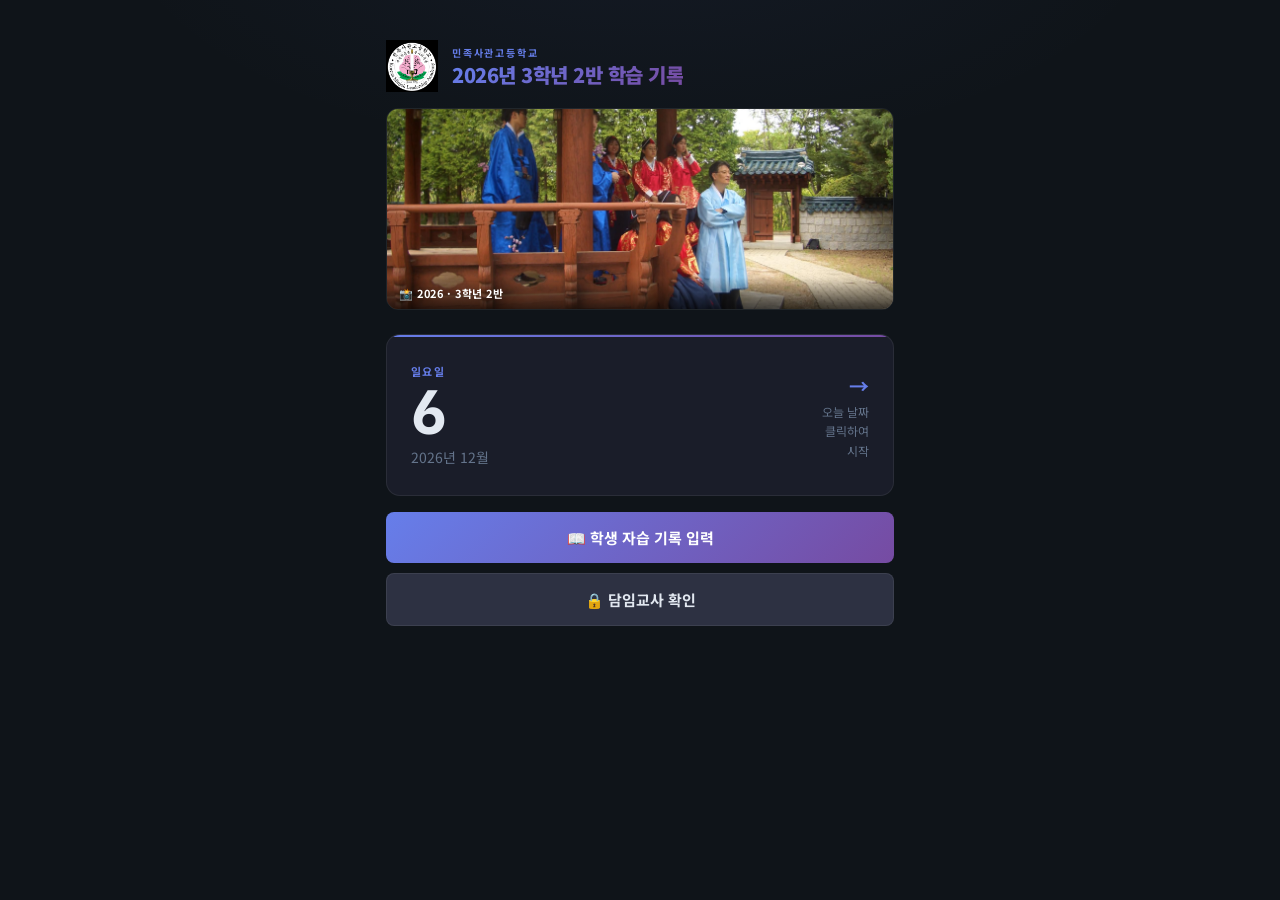
==== commit acdc5a11: "KMLA 통합 대시보드 디자인으로 통일 - 색상 팔레트: 주황 → 파란-보라 그라데이션 - 배경: #667eea, #764ba2 계열 - 타이틀: 그라데이션 텍스트 효과 - 버튼:" ====
--- a/index.html
+++ b/index.html
@@ -8,18 +8,18 @@
 <style>
 *, *::before, *::after { margin: 0; padding: 0; box-sizing: border-box; }
 :root {
-  --bg:#070b14; --surface:#0f1623; --surface2:#151e2e;
+  --bg:#0f1419; --surface:#1a1d29; --surface2:#2d3142;
   --border:rgba(255,255,255,0.07); --border-h:rgba(255,255,255,0.15);
-  --accent:#f59e0b; --accent-dim:rgba(245,158,11,0.12); --accent-glow:rgba(245,158,11,0.25);
+  --accent:#667eea; --accent-dim:rgba(102,126,234,0.12); --accent-glow:rgba(102,126,234,0.25);
   --blue:#60a5fa; --blue-dim:rgba(96,165,250,0.12);
   --green:#34d399; --green-dim:rgba(52,211,153,0.12);
   --red:#f87171; --red-dim:rgba(248,113,113,0.12);
-  --purple:#a78bfa; --purple-dim:rgba(167,139,250,0.12);
+  --purple:#764ba2; --purple-dim:rgba(118,75,162,0.12);
   --text:#e2e8f0; --text-muted:#64748b;
   --r:14px; --r-sm:8px; --mono:'JetBrains Mono',monospace;
 }
 html,body{height:100%;font-family:'Noto Sans KR',sans-serif;background:var(--bg);color:var(--text);-webkit-font-smoothing:antialiased;}
-body{display:flex;justify-content:center;background-image:radial-gradient(ellipse 60% 40% at 50% -10%,rgba(245,158,11,0.06) 0%,transparent 70%);}
+body{display:flex;justify-content:center;background-image:radial-gradient(ellipse 60% 40% at 50% -10%,rgba(102,126,234,0.06) 0%,transparent 70%);}
 .app{width:100%;max-width:540px;min-height:100dvh;display:flex;flex-direction:column;padding:0 16px 48px;}
 .view{display:none;flex-direction:column;gap:16px;flex:1;padding-top:20px;}
 .view.active{display:flex;animation:fadeUp 0.25s ease;}
@@ -28,10 +28,10 @@
 .page-header{padding:20px 0 4px;}
 .school-tag{display:inline-flex;align-items:center;gap:6px;font-size:10.5px;font-weight:700;letter-spacing:0.2em;color:var(--accent);text-transform:uppercase;margin-bottom:10px;}
 .school-tag::before,.school-tag::after{content:'';width:16px;height:1px;background:var(--accent);}
-.page-header h1{font-size:26px;font-weight:900;letter-spacing:-0.5px;line-height:1.2;}
+.page-header h1{font-size:26px;font-weight:900;letter-spacing:-0.5px;line-height:1.2;background:linear-gradient(135deg,#667eea,#764ba2);-webkit-background-clip:text;-webkit-text-fill-color:transparent;background-clip:text;}
 
 .date-hero{background:var(--surface);border:1px solid var(--border);border-radius:var(--r);padding:28px 24px;cursor:pointer;transition:all 0.2s;position:relative;overflow:hidden;}
-.date-hero::before{content:'';position:absolute;top:0;left:0;right:0;height:2px;background:linear-gradient(90deg,var(--accent),#f97316,var(--accent));background-size:200% 100%;animation:shimmer 3s linear infinite;}
+.date-hero::before{content:'';position:absolute;top:0;left:0;right:0;height:2px;background:linear-gradient(90deg,#667eea,#764ba2,#667eea);background-size:200% 100%;animation:shimmer 3s linear infinite;}
 @keyframes shimmer{to{background-position:-200% 0}}
 .date-hero:hover{border-color:var(--accent-glow);box-shadow:0 0 30px var(--accent-glow);transform:translateY(-2px);}
 .date-hero-inner{display:flex;align-items:center;justify-content:space-between;}
@@ -42,8 +42,8 @@
 .date-cta strong{display:block;color:var(--accent);font-size:20px;}
 
 .btn{display:flex;align-items:center;justify-content:center;gap:8px;padding:15px 20px;border-radius:var(--r-sm);border:none;font-family:'Noto Sans KR',sans-serif;font-size:15px;font-weight:700;cursor:pointer;transition:all 0.18s;width:100%;}
-.btn-primary{background:var(--accent);color:#000;}
-.btn-primary:hover{background:#fbbf24;box-shadow:0 4px 20px var(--accent-glow);}
+.btn-primary{background:linear-gradient(135deg, #667eea 0%, #764ba2 100%);color:#fff;}
+.btn-primary:hover{background:linear-gradient(135deg, #764ba2 0%, #667eea 100%);box-shadow:0 4px 20px var(--accent-glow);}
 .btn-secondary{background:var(--surface2);color:var(--text);border:1px solid var(--border);}
 .btn-secondary:hover{border-color:var(--border-h);}
 .btn:disabled{opacity:0.45;cursor:not-allowed;}
@@ -57,7 +57,8 @@
 .back-btn svg{width:14px;height:14px;}
 .back-row-right{margin-left:auto;font-size:12px;color:var(--text-muted);}
 
-.card{background:var(--surface);border:1px solid var(--border);border-radius:var(--r);padding:20px;}
+.card{background:var(--surface);border:1px solid var(--border);border-radius:var(--r);padding:20px;transition:all 0.3s ease;}
+.card:hover{border-color:var(--accent);box-shadow:0 8px 24px rgba(102,126,234,0.15);transform:translateY(-2px);}
 
 .student-grid{display:grid;grid-template-columns:repeat(3,1fr);gap:8px;}
 .stu-btn{background:var(--surface);border:1px solid var(--border);border-radius:10px;padding:14px 6px;cursor:pointer;text-align:center;transition:all 0.18s;font-family:'Noto Sans KR',sans-serif;color:var(--text);}
@@ -76,6 +77,9 @@
 .form-input:focus{outline:none;border-color:var(--accent);box-shadow:0 0 0 3px var(--accent-glow);}
 textarea.form-input{resize:vertical;min-height:110px;font-size:14px;line-height:1.6;}
 input[type="time"].form-input{font-family:var(--mono);font-size:18px;font-weight:600;color-scheme:dark;} input[type="time"].tpick-native{font-family:var(--mono);font-size:18px;font-weight:600;color-scheme:dark;}
+input[type="time"]::-webkit-datetime-edit-ampm-field { display: none; }
+input[type="time"]::-webkit-datetime-edit-ampm-field { display: none !important; }
+input[type="time"]::-webkit-calendar-picker-indicator { filter: invert(1); }
 input[type="date"].form-input{font-family:var(--mono);color-scheme:dark;}
 input[type="month"].form-input{font-family:var(--mono);color-scheme:dark;}
 .time-row{display:grid;grid-template-columns:1fr 1fr;gap:12px;}
@@ -555,6 +559,7 @@
       <input type="hidden" id="f-out">
       <div style="height:14px"></div>
       <button class="btn btn-primary" id="f-submit" onclick="submitRecord()">✓ 제출하기</button>
+      <button class="btn btn-secondary" style="margin-top:10px" onclick="openMyStats()">📊 내 공부 분석 보기</button>
     </div>
 
     <!-- 패널2: 슬롯 편집기 -->
@@ -570,9 +575,9 @@
       <div class="form-group">
         <label class="form-label">시작 ~ 끝 시간</label>
         <div style="display:flex;align-items:center;gap:10px;">
-          <input type="time" id="fe-start" style="flex:1;background:var(--bg);border:1.5px solid var(--border);border-radius:10px;padding:10px;color:var(--text);font-size:18px;font-weight:700;font-family:var(--mono),monospace;color-scheme:dark;cursor:pointer;" onclick="try{this.showPicker()}catch(e){}" onchange="onEditorTimeChange()">
+          <input type="time" id="fe-start" step="60" style="flex:1;background:var(--bg);border:1.5px solid var(--border);border-radius:10px;padding:10px;color:var(--text);font-size:18px;font-weight:700;font-family:var(--mono),monospace;color-scheme:dark;cursor:pointer;" onclick="try{this.showPicker()}catch(e){}" onchange="onEditorTimeChange()">
           <span style="color:var(--text-muted);font-size:18px">~</span>
-          <input type="time" id="fe-end" style="flex:1;background:var(--bg);border:1.5px solid var(--border);border-radius:10px;padding:10px;color:var(--text);font-size:18px;font-weight:700;font-family:var(--mono),monospace;color-scheme:dark;cursor:pointer;" onclick="try{this.showPicker()}catch(e){}" onchange="onEditorTimeChange()">
+          <input type="time" id="fe-end" step="60" style="flex:1;background:var(--bg);border:1.5px solid var(--border);border-radius:10px;padding:10px;color:var(--text);font-size:18px;font-weight:700;font-family:var(--mono),monospace;color-scheme:dark;cursor:pointer;" onclick="try{this.showPicker()}catch(e){}" onchange="onEditorTimeChange()">
         </div>
         <div id="fe-duration" style="font-size:12px;color:var(--green);font-weight:700;margin-top:6px;"></div>
       </div>
@@ -587,7 +592,7 @@
             <div class="subj-col">
               <div style="display:flex;align-items:center;gap:6px;">
                 <select class="subj-time-sel" id="eft-kr" onchange="onEditorTimeChange()"><option value="0">-</option><option value="10">10분</option><option value="20">20분</option><option value="30">30분</option><option value="40">40분</option><option value="50">50분</option><option value="60">1시간</option><option value="70">1시간 10분</option><option value="80">1시간 20분</option><option value="90">1시간 30분</option><option value="100">1시간 40분</option><option value="110">1시간 50분</option><option value="120">2시간</option><option value="130">2시간 10분</option><option value="140">2시간 20분</option><option value="150">2시간 30분</option><option value="160">2시간 40분</option><option value="170">2시간 50분</option><option value="180">3시간</option><option value="190">3시간 10분</option><option value="200">3시간 20분</option><option value="210">3시간 30분</option><option value="220">3시간 40분</option><option value="230">3시간 50분</option><option value="240">4시간</option><option value="250">4시간 10분</option><option value="260">4시간 20분</option><option value="270">4시간 30분</option><option value="280">4시간 40분</option><option value="290">4시간 50분</option><option value="300">5시간</option></select>
-                <button class="time-slot-del" onclick="clearEditorSubj('kr')" style="flex-shrink:0">×</button>
+                <button class="time-slot-del" onclick="event.stopPropagation(); clearEditorSubj('kr'); return false;" style="flex-shrink:0">×</button>
               </div>
               <textarea class="subj-input" id="ef-kr" placeholder="국어 공부 내용" rows="1" oninput="autoResize(this)"></textarea>
             </div>
@@ -597,7 +602,7 @@
             <div class="subj-col">
               <div style="display:flex;align-items:center;gap:6px;">
                 <select class="subj-time-sel" id="eft-en" onchange="onEditorTimeChange()"><option value="0">-</option><option value="10">10분</option><option value="20">20분</option><option value="30">30분</option><option value="40">40분</option><option value="50">50분</option><option value="60">1시간</option><option value="70">1시간 10분</option><option value="80">1시간 20분</option><option value="90">1시간 30분</option><option value="100">1시간 40분</option><option value="110">1시간 50분</option><option value="120">2시간</option><option value="130">2시간 10분</option><option value="140">2시간 20분</option><option value="150">2시간 30분</option><option value="160">2시간 40분</option><option value="170">2시간 50분</option><option value="180">3시간</option><option value="190">3시간 10분</option><option value="200">3시간 20분</option><option value="210">3시간 30분</option><option value="220">3시간 40분</option><option value="230">3시간 50분</option><option value="240">4시간</option><option value="250">4시간 10분</option><option value="260">4시간 20분</option><option value="270">4시간 30분</option><option value="280">4시간 40분</option><option value="290">4시간 50분</option><option value="300">5시간</option></select>
-                <button class="time-slot-del" onclick="clearEditorSubj('en')" style="flex-shrink:0">×</button>
+                <button class="time-slot-del" onclick="event.stopPropagation(); clearEditorSubj('en'); return false;" style="flex-shrink:0">×</button>
               </div>
               <textarea class="subj-input" id="ef-en" placeholder="영어 공부 내용" rows="1" oninput="autoResize(this)"></textarea>
             </div>
@@ -607,7 +612,7 @@
             <div class="subj-col">
               <div style="display:flex;align-items:center;gap:6px;">
                 <select class="subj-time-sel" id="eft-ma" onchange="onEditorTimeChange()"><option value="0">-</option><option value="10">10분</option><option value="20">20분</option><option value="30">30분</option><option value="40">40분</option><option value="50">50분</option><option value="60">1시간</option><option value="70">1시간 10분</option><option value="80">1시간 20분</option><option value="90">1시간 30분</option><option value="100">1시간 40분</option><option value="110">1시간 50분</option><option value="120">2시간</option><option value="130">2시간 10분</option><option value="140">2시간 20분</option><option value="150">2시간 30분</option><option value="160">2시간 40분</option><option value="170">2시간 50분</option><option value="180">3시간</option><option value="190">3시간 10분</option><option value="200">3시간 20분</option><option value="210">3시간 30분</option><option value="220">3시간 40분</option><option value="230">3시간 50분</option><option value="240">4시간</option><option value="250">4시간 10분</option><option value="260">4시간 20분</option><option value="270">4시간 30분</option><option value="280">4시간 40분</option><option value="290">4시간 50분</option><option value="300">5시간</option></select>
-                <button class="time-slot-del" onclick="clearEditorSubj('ma')" style="flex-shrink:0">×</button>
+                <button class="time-slot-del" onclick="event.stopPropagation(); clearEditorSubj('ma'); return false;" style="flex-shrink:0">×</button>
               </div>
               <textarea class="subj-input" id="ef-ma" placeholder="수학 공부 내용" rows="1" oninput="autoResize(this)"></textarea>
             </div>
@@ -617,7 +622,7 @@
             <div class="subj-col">
               <div style="display:flex;align-items:center;gap:6px;">
                 <select class="subj-time-sel" id="eft-e1" onchange="onEditorTimeChange()"><option value="0">-</option><option value="10">10분</option><option value="20">20분</option><option value="30">30분</option><option value="40">40분</option><option value="50">50분</option><option value="60">1시간</option><option value="70">1시간 10분</option><option value="80">1시간 20분</option><option value="90">1시간 30분</option><option value="100">1시간 40분</option><option value="110">1시간 50분</option><option value="120">2시간</option><option value="130">2시간 10분</option><option value="140">2시간 20분</option><option value="150">2시간 30분</option><option value="160">2시간 40분</option><option value="170">2시간 50분</option><option value="180">3시간</option><option value="190">3시간 10분</option><option value="200">3시간 20분</option><option value="210">3시간 30분</option><option value="220">3시간 40분</option><option value="230">3시간 50분</option><option value="240">4시간</option><option value="250">4시간 10분</option><option value="260">4시간 20분</option><option value="270">4시간 30분</option><option value="280">4시간 40분</option><option value="290">4시간 50분</option><option value="300">5시간</option></select>
-                <button class="time-slot-del" onclick="clearEditorSubj('e1')" style="flex-shrink:0">×</button>
+                <button class="time-slot-del" onclick="event.stopPropagation(); clearEditorSubj('e1'); return false;" style="flex-shrink:0">×</button>
               </div>
               <textarea class="subj-input" id="ef-e1" placeholder="탐구1 공부 내용" rows="1" oninput="autoResize(this)"></textarea>
             </div>
@@ -627,7 +632,7 @@
             <div class="subj-col">
               <div style="display:flex;align-items:center;gap:6px;">
                 <select class="subj-time-sel" id="eft-e2" onchange="onEditorTimeChange()"><option value="0">-</option><option value="10">10분</option><option value="20">20분</option><option value="30">30분</option><option value="40">40분</option><option value="50">50분</option><option value="60">1시간</option><option value="70">1시간 10분</option><option value="80">1시간 20분</option><option value="90">1시간 30분</option><option value="100">1시간 40분</option><option value="110">1시간 50분</option><option value="120">2시간</option><option value="130">2시간 10분</option><option value="140">2시간 20분</option><option value="150">2시간 30분</option><option value="160">2시간 40분</option><option value="170">2시간 50분</option><option value="180">3시간</option><option value="190">3시간 10분</option><option value="200">3시간 20분</option><option value="210">3시간 30분</option><option value="220">3시간 40분</option><option value="230">3시간 50분</option><option value="240">4시간</option><option value="250">4시간 10분</option><option value="260">4시간 20분</option><option value="270">4시간 30분</option><option value="280">4시간 40분</option><option value="290">4시간 50분</option><option value="300">5시간</option></select>
-                <button class="time-slot-del" onclick="clearEditorSubj('e2')" style="flex-shrink:0">×</button>
+                <button class="time-slot-del" onclick="event.stopPropagation(); clearEditorSubj('e2'); return false;" style="flex-shrink:0">×</button>
               </div>
               <textarea class="subj-input" id="ef-e2" placeholder="탐구2 공부 내용" rows="1" oninput="autoResize(this)"></textarea>
             </div>
@@ -656,7 +661,7 @@
 <!-- 학생 내 기록 분석 -->
 <div id="v-mystats" class="view">
   <div class="back-row">
-    <button class="back-btn" onclick="showView('v-ok')">
+    <button class="back-btn" onclick="closeMyStats()">
       <svg viewBox="0 0 16 16" fill="none" stroke="currentColor" stroke-width="2"><path d="M10 3L5 8l5 5"/></svg>뒤로
     </button>
     <span style="font-size:13px;font-weight:700;color:var(--accent)" id="mystats-title"></span>
@@ -774,6 +779,7 @@
 var SCRIPT_URL = 'https://script.google.com/macros/s/AKfycbyt7mre-1Lw4bw2Duj78YTXKB2OPsu3QzXg_bR0s2D_bJ8eC6Ioqksadkn8d4nFqtk_RQ/exec';
 
 var students = [], curDate = '', curStu = null, teacherOk = false, cachedPw = '';
+var prevViewBeforeMyStats = 'v-form';
 var DAYS = ['일','월','화','수','목','금','토'];
 var DAYS_FULL = ['일요일','월요일','화요일','수요일','목요일','금요일','토요일'];
 
@@ -1771,94 +1777,236 @@
 
 function openMyStats() {
   if(!curStu) return;
-  document.getElementById('mystats-title').textContent = curStu.name + ' · 이번달 공부 기록';
-  document.getElementById('mystats-content').innerHTML = '<div class="loading-wrap"><div class="spinner"></div>불러오는 중…</div>';
+  var activeView = document.querySelector('.view.active');
+  prevViewBeforeMyStats = activeView ? activeView.id : 'v-form';
+  document.getElementById('mystats-title').textContent = curStu.name + ' · 내 공부 분석';
+  document.getElementById('mystats-content').innerHTML =
+    '<div class="tab-bar" style="margin-bottom:16px;">' +
+      '<button class="tab-btn active" id="my-tab-daily" onclick="switchMyStatsTab(\'daily\')">📅 일별</button>' +
+      '<button class="tab-btn" id="my-tab-weekly" onclick="switchMyStatsTab(\'weekly\')">📆 주별</button>' +
+      '<button class="tab-btn" id="my-tab-monthly" onclick="switchMyStatsTab(\'monthly\')">📊 월별</button>' +
+      '<button class="tab-btn" id="my-tab-subject" onclick="switchMyStatsTab(\'subject\')">📚 과목별</button>' +
+    '</div>' +
+    '<div id="mystats-tab-area"><div class="loading-wrap"><div class="spinner"></div>불러오는 중…</div></div>';
   showView('v-mystats');
-
-  var today = kstDate();
-  var monthStart = today.slice(0,7) + '-01';
-  api({action:'getRecordsRange', start:monthStart, end:today}).then(function(recs){
-    recs = (recs||[]).filter(function(r){return r.num == curStu.num;}).sort(function(a,b){return b.date.localeCompare(a.date);});
-
-    // 과목별 카운트
-    var subjCount = {}, subjMin = {};
-    SUBJ_META.forEach(function(s){subjCount[s.key]=0; subjMin[s.key]=0;});
-
-    var totalMin = 0;
+  switchMyStatsTab('daily');
+}
+
+function closeMyStats() {
+  showView(prevViewBeforeMyStats || 'v-form');
+}
+
+function switchMyStatsTab(tab) {
+  ['daily','weekly','monthly','subject'].forEach(function(name){
+    var btn=document.getElementById('my-tab-'+name);
+    if(btn) btn.classList.toggle('active', name===tab);
+  });
+  if(tab==='daily') loadMyStatsDaily();
+  else if(tab==='weekly') loadMyStatsWeekly();
+  else if(tab==='monthly') loadMyStatsMonthly();
+  else if(tab==='subject') loadMyStatsSubject();
+}
+
+function formatDuration(min) {
+  var h = Math.floor(min/60), m = min%60;
+  return (h? h+'h ':'') + (m? m+'m' : '0m');
+}
+
+function loadMyStatsDaily(date) {
+  date = date || kstDate();
+  var area = document.getElementById('mystats-tab-area');
+  area.innerHTML =
+    '<div class="card" style="padding:16px;margin-bottom:14px;">' +
+      '<label class="form-label">날짜 선택</label>' +
+      '<input type="date" class="form-input" id="my-date" value="' + date + '" onchange="loadMyStatsDaily(this.value)">' +
+    '</div>' +
+    '<div id="my-daily-content"><div class="loading-wrap"><div class="spinner"></div>불러오는 중…</div></div>';
+  api({action:'getRecords',date:date}).then(function(recs){
+    recs = (recs||[]).filter(function(r){return String(r.num)===String(curStu.num);});
+    if(!recs.length) {
+      document.getElementById('my-daily-content').innerHTML = '<div style="color:var(--text-muted);font-size:13px;text-align:center;padding:16px">해당 날짜에 기록이 없습니다.</div>';
+      return;
+    }
+    var record = recs[0];
+    var slots = parseSlots(record.content);
+    if(!slots.length && record.checkin && record.checkout) {
+      slots = [{start:record.checkin, end:record.checkout}];
+    }
+    var slotTotals = slots.map(function(s){ return {start:s.start,end:s.end,dur:Math.max(0,calcDurMin(s.start,s.end))}; });
+    var maxDur = Math.max.apply(null, slotTotals.map(function(s){return s.dur;})) || 1;
+    var parsed = parseSubjects(record.content);
+    var totalMin = slotTotals.reduce(function(sum,s){return sum+s.dur;},0);
+    var html = '<div class="my-section-title">시간대별 공부 시간</div>';
+    slotTotals.forEach(function(s){
+      var pct = Math.round(s.dur/maxDur*100);
+      html += '<div class="subj-bar-row">' +
+        '<span class="subj-bar-label" style="width:72px;text-align:left;">' + s.start + ' - ' + s.end + '</span>' +
+        '<div class="subj-bar-wrap"><div class="subj-bar-fill" style="width:' + pct + '%;background:var(--green)"></div></div>' +
+        '<span class="subj-bar-val">' + formatDuration(s.dur) + '</span>' +
+      '</div>';
+    });
+    html += '<div class="my-section-title">총 공부 시간</div>' +
+      '<div class="stat-box" style="padding:12px 14px;display:inline-flex;align-items:center;gap:10px;">' +
+      '<div class="stat-num c-accent" style="font-size:22px;">' + formatDuration(totalMin) + '</div>' +
+      '<div class="stat-label">' + slotTotals.length + '개 시간대</div>' +
+      '</div>';
+    html += '<div class="my-section-title">과목별 기록</div>';
+    Object.keys(parsed).forEach(function(key){
+      var item = parsed[key];
+      html += '<div class="subj-bar-row">' +
+        '<span class="subj-bar-label" style="width:72px;text-align:left;">' + key + '</span>' +
+        '<span class="subj-content-text">' + (item.text || '기록 없음') + '</span>' +
+      '</div>';
+    });
+    document.getElementById('my-daily-content').innerHTML = html;
+  }).catch(function(e){
+    document.getElementById('my-daily-content').innerHTML = '<div style="color:var(--red);padding:16px">오류: '+e.message+'</div>';
+  });
+}
+
+function loadMyStatsWeekly(date) {
+  date = date || kstDate();
+  var d = new Date(date+'T00:00:00');
+  var dow = d.getDay();
+  var diff = dow === 0 ? -6 : 1 - dow;
+  var start = new Date(d); start.setDate(d.getDate() + diff);
+  var end = new Date(start); end.setDate(start.getDate() + 6);
+  var startStr = start.getFullYear()+'-'+pad(start.getMonth()+1)+'-'+pad(start.getDate());
+  var endStr = end.getFullYear()+'-'+pad(end.getMonth()+1)+'-'+pad(end.getDate());
+  var area = document.getElementById('mystats-tab-area');
+  area.innerHTML =
+    '<div class="card" style="padding:16px;margin-bottom:14px;">' +
+      '<label class="form-label">기준 날짜</label>' +
+      '<input type="date" class="form-input" id="my-week-date" value="' + date + '" onchange="loadMyStatsWeekly(this.value)">' +
+      '<div style="font-size:11px;color:var(--text-muted);margin-top:6px">기간: ' + startStr + ' ~ ' + endStr + '</div>' +
+    '</div>' +
+    '<div id="my-weekly-content"><div class="loading-wrap"><div class="spinner"></div>불러오는 중…</div></div>';
+  api({action:'getRecordsRange',start:startStr,end:endStr}).then(function(recs){
+    recs = (recs||[]).filter(function(r){return String(r.num)===String(curStu.num);});
+    var totals = {};
+    for(var i=0;i<7;i++){
+      var tmp=new Date(start); tmp.setDate(start.getDate()+i);
+      var key=tmp.getFullYear()+'-'+pad(tmp.getMonth()+1)+'-'+pad(tmp.getDate());
+      totals[key]=0;
+    }
+    recs.forEach(function(r){ totals[r.date] = Math.max(0,calcDurMin(r.checkin,r.checkout)); });
+    var maxMin = Math.max.apply(null, Object.values(totals)) || 1;
+    var html = '<div class="my-section-title">요일별 공부 시간</div>';
+    Object.keys(totals).forEach(function(day){
+      var val = totals[day];
+      var pct = Math.round(val/maxMin*100);
+      var label = day.slice(5);
+      html += '<div class="subj-bar-row">' +
+        '<span class="subj-bar-label" style="width:60px;text-align:left;">' + label + '</span>' +
+        '<div class="subj-bar-wrap"><div class="subj-bar-fill" style="width:' + pct + '%;background:var(--blue)"></div></div>' +
+        '<span class="subj-bar-val">' + formatDuration(val) + '</span>' +
+      '</div>';
+    });
+    var totalWeek = Object.values(totals).reduce(function(sum,v){return sum+v;},0);
+    html = '<div class="stats-bar" style="margin-bottom:14px">' +
+      '<div class="stat-box"><div class="stat-num c-accent">' + formatDuration(totalWeek) + '</div><div class="stat-label">주간 총 시간</div></div>' +
+      '<div class="stat-box"><div class="stat-num c-green">' + recs.length + '</div><div class="stat-label">기록일</div></div>' +
+      '<div class="stat-box"><div class="stat-num c-blue">' + (recs.length?Math.round(totalWeek/recs.length):0) + 'm</div><div class="stat-label">평균/기록일</div></div>' +
+    '</div>' + html;
+    document.getElementById('my-weekly-content').innerHTML = html;
+  }).catch(function(e){
+    document.getElementById('my-weekly-content').innerHTML = '<div style="color:var(--red);padding:16px">오류: '+e.message+'</div>';
+  });
+}
+
+function loadMyStatsMonthly(month) {
+  month = month || kstDate().slice(0,7);
+  var start = month + '-01';
+  var d = new Date(month + '-01T00:00:00');
+  var last = new Date(d.getFullYear(), d.getMonth()+1, 0);
+  var end = last.getFullYear() + '-' + pad(last.getMonth()+1) + '-' + pad(last.getDate());
+  var area = document.getElementById('mystats-tab-area');
+  area.innerHTML =
+    '<div class="card" style="padding:16px;margin-bottom:14px;">' +
+      '<label class="form-label">월 선택</label>' +
+      '<input type="month" class="form-input" id="my-month" value="' + month + '" onchange="loadMyStatsMonthly(this.value)">' +
+    '</div>' +
+    '<div id="my-monthly-content"><div class="loading-wrap"><div class="spinner"></div>불러오는 중…</div></div>';
+  api({action:'getRecordsRange',start:start,end:end}).then(function(recs){
+    recs = (recs||[]).filter(function(r){return String(r.num)===String(curStu.num);});
+    var dayTotals = {};
+    for(var i=1;i<=last.getDate();i++){
+      var key = month+'-'+pad(i);
+      dayTotals[key]=0;
+    }
+    recs.forEach(function(r){ dayTotals[r.date] = Math.max(0,calcDurMin(r.checkin,r.checkout)); });
+    var maxMin = Math.max.apply(null, Object.values(dayTotals)) || 1;
+    var html = '<div class="my-section-title">일별 공부 시간</div>';
+    Object.keys(dayTotals).forEach(function(day){
+      var val = dayTotals[day];
+      var pct = Math.round(val/maxMin*100);
+      html += '<div class="subj-bar-row">' +
+        '<span class="subj-bar-label" style="width:52px;text-align:left;">' + day.slice(8) + '일</span>' +
+        '<div class="subj-bar-wrap"><div class="subj-bar-fill" style="width:' + pct + '%;background:var(--purple)"></div></div>' +
+        '<span class="subj-bar-val">' + formatDuration(val) + '</span>' +
+      '</div>';
+    });
+    var totalMonth = Object.values(dayTotals).reduce(function(sum,v){return sum+v;},0);
+    html = '<div class="stats-bar" style="margin-bottom:14px">' +
+      '<div class="stat-box"><div class="stat-num c-accent">' + formatDuration(totalMonth) + '</div><div class="stat-label">월 총 시간</div></div>' +
+      '<div class="stat-box"><div class="stat-num c-green">' + recs.length + '</div><div class="stat-label">기록일</div></div>' +
+      '<div class="stat-box"><div class="stat-num c-blue">' + (last.getDate() ? Math.round(totalMonth/last.getDate()) + 'm' : '0m') + '</div><div class="stat-label">평균/일</div></div>' +
+    '</div>' + html;
+    document.getElementById('my-monthly-content').innerHTML = html;
+  }).catch(function(e){
+    document.getElementById('my-monthly-content').innerHTML = '<div style="color:var(--red);padding:16px">오류: '+e.message+'</div>';
+  });
+}
+
+function loadMyStatsSubject(month) {
+  month = month || kstDate().slice(0,7);
+  var start = month + '-01';
+  var d = new Date(month + '-01T00:00:00');
+  var last = new Date(d.getFullYear(), d.getMonth()+1, 0);
+  var end = last.getFullYear() + '-' + pad(last.getMonth()+1) + '-' + pad(last.getDate());
+  var area = document.getElementById('mystats-tab-area');
+  area.innerHTML =
+    '<div class="card" style="padding:16px;margin-bottom:14px;">' +
+      '<label class="form-label">월 선택</label>' +
+      '<input type="month" class="form-input" id="my-subj-month" value="' + month + '" onchange="loadMyStatsSubject(this.value)">' +
+    '</div>' +
+    '<div id="my-subject-content"><div class="loading-wrap"><div class="spinner"></div>불러오는 중…</div></div>';
+  api({action:'getRecordsRange',start:start,end:end}).then(function(recs){
+    recs = (recs||[]).filter(function(r){return String(r.num)===String(curStu.num);});
+    if(!recs.length) {
+      document.getElementById('my-subject-content').innerHTML = '<div style="color:var(--text-muted);font-size:13px;text-align:center;padding:16px">해당 월에 기록이 없습니다.</div>';
+      return;
+    }
+    var subjMin = {};
+    SUBJ_META.forEach(function(s){subjMin[s.key]=0;});
+    var total=0;
     recs.forEach(function(r){
-      var slots = parseSlots(r.content);
+      var slots=parseSlots(r.content);
       var slotMin = slots.length ? slots.reduce(function(sum,s){return sum+Math.max(0,calcDurMin(s.start,s.end));},0)
                                  : Math.max(0,calcDurMin(r.checkin,r.checkout));
-      totalMin += slotMin;
-      var parsed = parseSubjects(r.content);
+      total += slotMin;
+      var parsed=parseSubjects(r.content);
       SUBJ_META.forEach(function(s){
         if(parsed[s.key] !== undefined) {
-          subjCount[s.key]++;
           var sm = parsed[s.key].min || 0;
           subjMin[s.key] += sm > 0 ? sm : (slotMin / Math.max(1,Object.keys(parsed).length));
         }
       });
     });
-
-    var maxCount = Math.max.apply(null, SUBJ_META.map(function(s){return subjMin[s.key];})) || 1;
-    var th = Math.floor(totalMin/60), tm = totalMin%60;
-
-    var html = '';
-
-    // 요약 카드
-    html += '<div style="display:grid;grid-template-columns:1fr 1fr 1fr;gap:8px;margin-bottom:16px;">' +
-      '<div style="text-align:center;background:rgba(255,255,255,0.04);border-radius:10px;padding:10px 4px;">' +
-        '<div style="font-size:20px;font-weight:900;color:var(--green)">' + th + 'h ' + tm + 'm</div>' +
-        '<div style="font-size:10px;color:var(--text-muted)">총 자습시간</div></div>' +
-      '<div style="text-align:center;background:rgba(255,255,255,0.04);border-radius:10px;padding:10px 4px;">' +
-        '<div style="font-size:20px;font-weight:900;color:var(--blue)">' + recs.length + '일</div>' +
-        '<div style="font-size:10px;color:var(--text-muted)">자습 출석</div></div>' +
-      '<div style="text-align:center;background:rgba(255,255,255,0.04);border-radius:10px;padding:10px 4px;">' +
-        '<div style="font-size:20px;font-weight:900;color:var(--accent)">' + (recs.length?Math.round(totalMin/recs.length):0) + 'm</div>' +
-        '<div style="font-size:10px;color:var(--text-muted)">일평균</div></div>' +
-    '</div>';
-
-    // 과목별 참여 횟수 바 차트
-    html += '<div class="my-section-title">과목별 공부 횟수 (이번달)</div>';
+    var maxVal = Math.max.apply(null, SUBJ_META.map(function(s){return subjMin[s.key];})) || 1;
+    var html = '<div class="my-section-title">과목별 시간 분포</div>';
     SUBJ_META.forEach(function(s){
-      var pct = Math.round(subjMin[s.key] / maxCount * 100);
-      var sh=Math.floor(subjMin[s.key]/60), sm=Math.round(subjMin[s.key]%60);
-      var valStr = subjMin[s.key]>0 ? (sh?sh+'h ':'')+sm+'m' : '0m';
+      var pct = Math.round(subjMin[s.key]/maxVal*100);
+      var sh = Math.floor(subjMin[s.key]/60), sm = Math.round(subjMin[s.key]%60);
       html += '<div class="subj-bar-row">' +
         '<span class="subj-bar-label ' + s.id + '">' + s.key + '</span>' +
         '<div class="subj-bar-wrap"><div class="subj-bar-fill" style="width:' + pct + '%;background:' + s.color + '"></div></div>' +
-        '<span class="subj-bar-val">' + valStr + '</span>' +
+        '<span class="subj-bar-val">' + (subjMin[s.key] > 0 ? (sh?sh+'h ':'') + sm + 'm' : '0m') + '</span>' +
       '</div>';
     });
-
-    // 최근 기록 상세
-    html += '<div class="my-section-title">최근 공부 기록</div>';
-    if(recs.length === 0) {
-      html += '<div style="color:var(--text-muted);font-size:13px;text-align:center;padding:16px">이번달 기록이 없습니다</div>';
-    } else {
-      recs.slice(0,10).forEach(function(r){
-        var dur = Math.max(0, calcDurMin(r.checkin, r.checkout));
-        var h = Math.floor(dur/60), m = dur%60;
-        var parsed = parseSubjects(r.content);
-        html += '<div class="my-rec-item">' +
-          '<div class="my-rec-date">' + r.date + '</div>' +
-          '<div class="my-rec-time">⏱ ' + r.checkin + ' ~ ' + r.checkout + ' (' + h + 'h ' + m + 'm)</div>' +
-          '<div>';
-        SUBJ_META.forEach(function(s){
-          if(parsed[s.key] !== undefined) {
-            html += '<div style="margin-bottom:4px">' +
-              '<span class="subj-tag ' + s.id + '">' + s.key + '</span>' +
-              '<span class="subj-content-text">' + (parsed[s.key]||'기록 없음') + '</span>' +
-            '</div>';
-          }
-        });
-        html += '</div></div>';
-      });
-    }
-
-    document.getElementById('mystats-content').innerHTML = html;
+    document.getElementById('my-subject-content').innerHTML = html;
   }).catch(function(e){
-    document.getElementById('mystats-content').innerHTML = '<div style="color:var(--red);padding:16px">오류: ' + e.message + '</div>';
+    document.getElementById('my-subject-content').innerHTML = '<div style="color:var(--red);padding:16px">오류: '+e.message+'</div>';
   });
 }
 
@@ -1977,6 +2125,21 @@
 function onEditorTimeChange() {
   var s=document.getElementById('fe-start').value;
   var e=document.getElementById('fe-end').value;
+  
+  // 24시간 형식 강제
+  if(s) {
+    var startParts = s.split(':');
+    var startHour = parseInt(startParts[0]);
+    if(startHour < 10) startParts[0] = '0' + startHour;
+    document.getElementById('fe-start').value = startParts.join(':');
+  }
+  if(e) {
+    var endParts = e.split(':');
+    var endHour = parseInt(endParts[0]);
+    if(endHour < 10) endParts[0] = '0' + endHour;
+    document.getElementById('fe-end').value = endParts.join(':');
+  }
+  
   var dur = (s&&e) ? Math.max(0,calcDurMin(s,e)) : 0;
   var h=Math.floor(dur/60), m=dur%60;
   document.getElementById('fe-duration').textContent = dur>0?'이 시간대: '+(h?h+'시간 ':'' )+(m?m+'분':''):'';
@@ -2002,9 +2165,27 @@
 }
 
 function clearEditorSubj(sid){
-  document.getElementById('eft-'+sid).value='0';
-  var ta=document.getElementById('ef-'+sid); ta.value=''; ta.style.height='36px';
-  onEditorTimeChange();
+  // 시간 선택 초기화
+  var sel = document.getElementById('eft-'+sid);
+  sel.value='0';
+  
+  // 텍스트 영역 초기화
+  var ta = document.getElementById('ef-'+sid);
+  ta.value = '';
+  ta.style.height = '36px';
+  
+  // 옵션 비활성화 해제 (시간 제한 로직 무시)
+  Array.from(sel.options).forEach(function(opt){
+    opt.disabled = false;
+  });
+  
+  // 약간 지연 후 변경사항 적용 (시간 제한 로직이 적용된 후)
+  setTimeout(function(){
+    onEditorTimeChange();
+  }, 10);
+  
+  // 시각적 피드백
+  toast('과목이 삭제되었습니다', 'info');
 }
 
 // ── 저장 ──
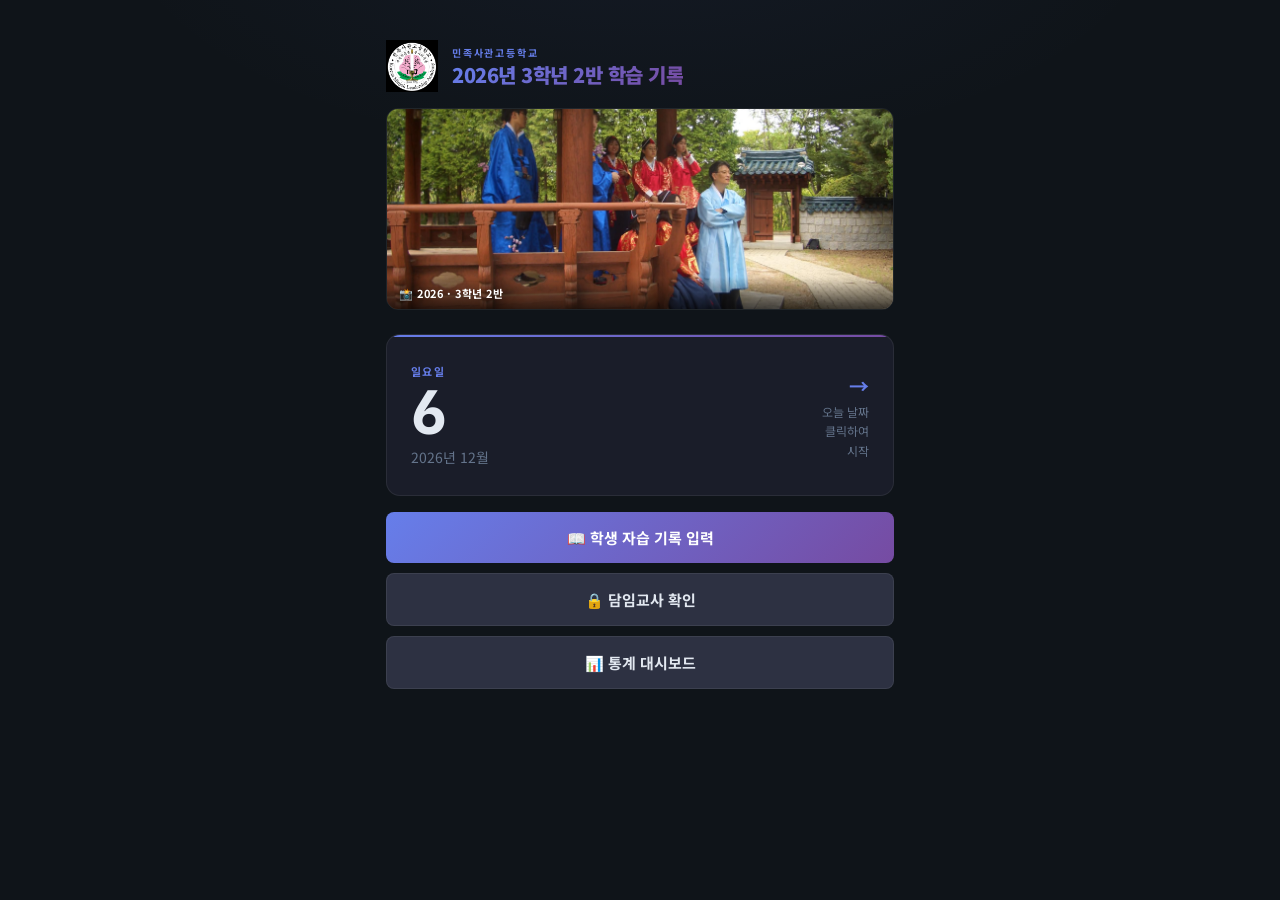
==== commit dc246015: "통계 대시보드 페이지 추가 새로운 기능: - 📊 과목별 공부 시간 (도넛 차트) - 📈 일별 공부 시간 추이 (라인 차트) - 👥 학생별 총 공부 시간 (막대 차트) - ✅ 평균 " ====
--- a/index.html
+++ b/index.html
@@ -468,6 +468,7 @@
   <div style="display:flex;flex-direction:column;gap:10px;">
     <button class="btn btn-primary" id="btn-student">📖 학생 자습 기록 입력</button>
     <button class="btn btn-secondary" id="btn-teacher">🔒 담임교사 확인</button>
+    <a href="stats.html" class="btn btn-secondary" style="text-decoration:none;display:block;text-align:center;">📊 통계 대시보드</a>
   </div>
 </div>
 
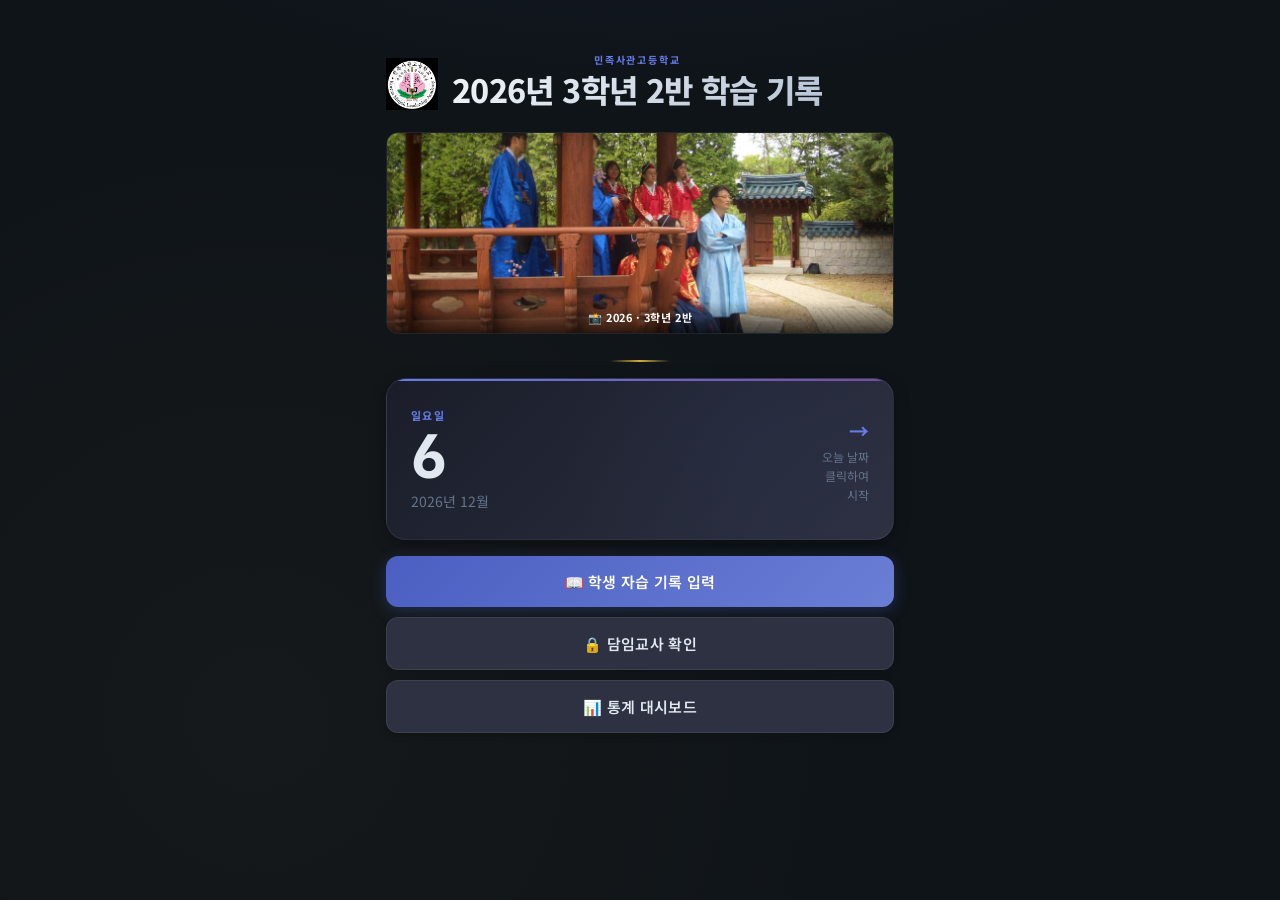
==== commit b29b778a: "민족사관고 프리미엄 디자인 시스템 적용 디자인 철학: - 🎓 전통과 현대의 조화 - 🏛️ 학문적이고 권위있는 느낌 - ✨ 세련되고 정돈된 레이아웃 - 🎨 고급스러운 색상 팔레트  " ====
--- a/index.html
+++ b/index.html
@@ -5,6 +5,7 @@
 <meta name="viewport" content="width=device-width, initial-scale=1.0, maximum-scale=1.0">
 <title>3학년 2반 자습 기록</title>
 <link href="https://fonts.googleapis.com/css2?family=Noto+Sans+KR:wght@300;400;500;600;700;900&family=JetBrains+Mono:wght@400;600&display=swap" rel="stylesheet">
+<link rel="stylesheet" href="premium.css">
 <style>
 *, *::before, *::after { margin: 0; padding: 0; box-sizing: border-box; }
 :root {
--- a/premium.css
+++ b/premium.css
@@ -0,0 +1,412 @@
+/* ═══════════════════════════════════════════════════════════════
+   민족사관고등학교 Premium Design System
+   세련되고 고급스러운 학술적 디자인
+   ═══════════════════════════════════════════════════════════════ */
+
+/* ── 색상 팔레트 재정의 (더 고급스럽게) ── */
+:root {
+  /* 베이스 */
+  --bg: #0a0e1a;
+  --surface: #141824;
+  --surface2: #1e2333;
+  --surface3: #262d42;
+
+  /* 보더 */
+  --border: rgba(255,255,255,0.06);
+  --border-h: rgba(255,255,255,0.12);
+
+  /* 액센트 - 로얄 블루 & 골드 */
+  --primary: #4a5fc1;
+  --primary-light: #6b7ed6;
+  --primary-dim: rgba(74,95,193,0.1);
+  --primary-glow: rgba(74,95,193,0.25);
+
+  --gold: #d4af37;
+  --gold-dim: rgba(212,175,55,0.1);
+
+  /* 텍스트 */
+  --text: #f0f4f8;
+  --text-secondary: #b8c5d6;
+  --text-muted: #6b7a90;
+
+  /* 상태 */
+  --success: #10b981;
+  --warning: #f59e0b;
+  --error: #ef4444;
+  --info: #3b82f6;
+
+  /* 그림자 */
+  --shadow-sm: 0 2px 8px rgba(0,0,0,0.2);
+  --shadow-md: 0 4px 16px rgba(0,0,0,0.3);
+  --shadow-lg: 0 8px 32px rgba(0,0,0,0.4);
+
+  /* 반경 */
+  --radius: 16px;
+  --radius-sm: 12px;
+  --radius-lg: 20px;
+}
+
+/* ── 배경 개선 ── */
+body {
+  background: var(--bg) !important;
+  background-image:
+    radial-gradient(ellipse 80% 50% at 50% -20%, rgba(74,95,193,0.08) 0%, transparent 60%),
+    radial-gradient(circle at 20% 80%, rgba(212,175,55,0.03) 0%, transparent 50%) !important;
+}
+
+/* ── 헤더 고급화 ── */
+.page-header {
+  padding: 32px 0 24px !important;
+  text-align: center;
+  position: relative;
+}
+
+.page-header::after {
+  content: '';
+  position: absolute;
+  bottom: 0;
+  left: 50%;
+  transform: translateX(-50%);
+  width: 60px;
+  height: 2px;
+  background: linear-gradient(90deg, transparent, var(--gold), transparent);
+}
+
+.school-tag {
+  display: inline-flex !important;
+  align-items: center !important;
+  gap: 12px !important;
+  font-size: 11px !important;
+  font-weight: 600 !important;
+  letter-spacing: 0.15em !important;
+  color: var(--gold) !important;
+  text-transform: uppercase !important;
+  margin-bottom: 16px !important;
+}
+
+.school-tag::before,
+.school-tag::after {
+  content: '' !important;
+  width: 24px !important;
+  height: 1px !important;
+  background: linear-gradient(90deg, transparent, var(--gold), transparent) !important;
+}
+
+.page-header h1 {
+  font-size: 32px !important;
+  font-weight: 800 !important;
+  letter-spacing: -0.02em !important;
+  background: linear-gradient(135deg, #f0f4f8 0%, #b8c5d6 100%) !important;
+  -webkit-background-clip: text !important;
+  -webkit-text-fill-color: transparent !important;
+  background-clip: text !important;
+  margin-bottom: 8px !important;
+}
+
+.page-header p {
+  font-size: 14px !important;
+  color: var(--text-muted) !important;
+  font-weight: 400 !important;
+}
+
+/* ── 로고 섹션 개선 ── */
+.logo-section {
+  background: linear-gradient(135deg, var(--surface) 0%, var(--surface2) 100%) !important;
+  border-bottom: 1px solid var(--border) !important;
+  position: relative;
+  overflow: hidden;
+}
+
+.logo-section::before {
+  content: '';
+  position: absolute;
+  top: 0;
+  left: 0;
+  right: 0;
+  height: 1px;
+  background: linear-gradient(90deg, transparent, var(--gold), transparent);
+  opacity: 0.5;
+}
+
+.school-logo {
+  border: 2px solid var(--gold) !important;
+  box-shadow: 0 4px 16px rgba(212,175,55,0.2) !important;
+}
+
+.logo {
+  font-weight: 800 !important;
+  letter-spacing: -0.01em !important;
+}
+
+/* ── 카드 고급화 ── */
+.card {
+  background: var(--surface) !important;
+  border: 1px solid var(--border) !important;
+  border-radius: var(--radius) !important;
+  padding: 24px !important;
+  transition: all 0.3s cubic-bezier(0.4, 0, 0.2, 1) !important;
+  box-shadow: var(--shadow-sm) !important;
+  position: relative;
+  overflow: hidden;
+}
+
+.card::before {
+  content: '';
+  position: absolute;
+  top: 0;
+  left: 0;
+  right: 0;
+  height: 1px;
+  background: linear-gradient(90deg, transparent, var(--primary), transparent);
+  opacity: 0;
+  transition: opacity 0.3s;
+}
+
+.card:hover {
+  border-color: var(--primary) !important;
+  box-shadow: 0 8px 32px rgba(74,95,193,0.2) !important;
+  transform: translateY(-4px) !important;
+}
+
+.card:hover::before {
+  opacity: 0.5;
+}
+
+/* ── 버튼 고급화 ── */
+.btn {
+  border-radius: var(--radius-sm) !important;
+  font-weight: 600 !important;
+  letter-spacing: 0.02em !important;
+  transition: all 0.3s cubic-bezier(0.4, 0, 0.2, 1) !important;
+  box-shadow: var(--shadow-sm) !important;
+  position: relative;
+  overflow: hidden;
+}
+
+.btn::before {
+  content: '';
+  position: absolute;
+  top: 50%;
+  left: 50%;
+  width: 0;
+  height: 0;
+  border-radius: 50%;
+  background: rgba(255,255,255,0.1);
+  transform: translate(-50%, -50%);
+  transition: width 0.6s, height 0.6s;
+}
+
+.btn:hover::before {
+  width: 300px;
+  height: 300px;
+}
+
+.btn-primary {
+  background: linear-gradient(135deg, var(--primary) 0%, var(--primary-light) 100%) !important;
+  color: white !important;
+  border: none !important;
+  box-shadow: 0 4px 16px rgba(74,95,193,0.3) !important;
+}
+
+.btn-primary:hover {
+  box-shadow: 0 6px 24px rgba(74,95,193,0.4) !important;
+  transform: translateY(-2px) !important;
+}
+
+.btn-secondary {
+  background: var(--surface2) !important;
+  border: 1px solid var(--border) !important;
+  color: var(--text) !important;
+}
+
+.btn-secondary:hover {
+  border-color: var(--primary) !important;
+  background: var(--surface3) !important;
+}
+
+/* ── 날짜 히어로 고급화 ── */
+.date-hero {
+  background: linear-gradient(135deg, var(--surface) 0%, var(--surface2) 100%) !important;
+  border: 1px solid var(--border) !important;
+  border-radius: var(--radius-lg) !important;
+  box-shadow: var(--shadow-md) !important;
+  position: relative;
+  overflow: hidden;
+}
+
+.date-hero::before {
+  content: '';
+  position: absolute;
+  top: 0;
+  left: 0;
+  right: 0;
+  height: 2px;
+  background: linear-gradient(90deg, var(--primary), var(--gold), var(--primary));
+  background-size: 200% 100%;
+  animation: shimmer 3s linear infinite;
+}
+
+@keyframes shimmer {
+  0% { background-position: -200% 0; }
+  100% { background-position: 200% 0; }
+}
+
+.date-hero::after {
+  content: '';
+  position: absolute;
+  inset: 0;
+  background: radial-gradient(circle at 70% 30%, rgba(74,95,193,0.05) 0%, transparent 50%);
+  pointer-events: none;
+}
+
+/* ── 학생 버튼 고급화 ── */
+.stu-btn {
+  background: var(--surface) !important;
+  border: 1px solid var(--border) !important;
+  border-radius: var(--radius-sm) !important;
+  transition: all 0.3s cubic-bezier(0.4, 0, 0.2, 1) !important;
+  box-shadow: var(--shadow-sm) !important;
+}
+
+.stu-btn:hover {
+  border-color: var(--primary) !important;
+  background: var(--primary-dim) !important;
+  box-shadow: 0 4px 16px rgba(74,95,193,0.2) !important;
+  transform: translateY(-3px) scale(1.02) !important;
+}
+
+.stu-btn .s-num {
+  color: var(--gold) !important;
+  font-weight: 700 !important;
+}
+
+/* ── 입력 필드 고급화 ── */
+.form-input,
+.form-textarea {
+  background: var(--surface2) !important;
+  border: 1px solid var(--border) !important;
+  border-radius: var(--radius-sm) !important;
+  color: var(--text) !important;
+  transition: all 0.3s !important;
+}
+
+.form-input:focus,
+.form-textarea:focus {
+  border-color: var(--primary) !important;
+  background: var(--surface3) !important;
+  box-shadow: 0 0 0 3px var(--primary-dim) !important;
+  outline: none !important;
+}
+
+/* ── 배지 고급화 ── */
+.card-badge.new {
+  background: linear-gradient(135deg, var(--gold) 0%, #c99a2e 100%) !important;
+  color: #000 !important;
+  font-weight: 700 !important;
+  box-shadow: 0 2px 8px rgba(212,175,55,0.3) !important;
+}
+
+/* ── 통계 카드 고급화 ── */
+.stat-card {
+  background: linear-gradient(135deg, var(--surface) 0%, var(--surface2) 100%) !important;
+  border: 1px solid var(--border) !important;
+  border-radius: var(--radius) !important;
+  padding: 24px !important;
+  transition: all 0.3s cubic-bezier(0.4, 0, 0.2, 1) !important;
+  position: relative;
+  overflow: hidden;
+}
+
+.stat-card::after {
+  content: '';
+  position: absolute;
+  top: 0;
+  right: 0;
+  width: 100px;
+  height: 100px;
+  background: radial-gradient(circle, var(--primary-dim) 0%, transparent 70%);
+  border-radius: 50%;
+  transform: translate(40%, -40%);
+  pointer-events: none;
+}
+
+.stat-card:hover {
+  border-color: var(--primary) !important;
+  box-shadow: 0 8px 32px rgba(74,95,193,0.2) !important;
+  transform: translateY(-4px) !important;
+}
+
+/* ── 네비게이션 개선 ── */
+.nav-item {
+  background: transparent !important;
+  border: none !important;
+  border-left: 2px solid transparent !important;
+  transition: all 0.3s !important;
+}
+
+.nav-item:hover {
+  background: var(--primary-dim) !important;
+  border-left-color: var(--primary) !important;
+}
+
+.nav-item.active {
+  background: var(--primary-dim) !important;
+  border-left-color: var(--gold) !important;
+}
+
+/* ── 스크롤바 고급화 ── */
+::-webkit-scrollbar {
+  width: 8px;
+  height: 8px;
+}
+
+::-webkit-scrollbar-track {
+  background: var(--surface);
+}
+
+::-webkit-scrollbar-thumb {
+  background: var(--surface3);
+  border-radius: 4px;
+}
+
+::-webkit-scrollbar-thumb:hover {
+  background: var(--primary);
+}
+
+/* ── 토스트 고급화 ── */
+.toast {
+  border-radius: var(--radius-sm) !important;
+  box-shadow: var(--shadow-lg) !important;
+  backdrop-filter: blur(10px);
+}
+
+/* ── 애니메이션 개선 ── */
+@keyframes fadeUp {
+  from {
+    opacity: 0;
+    transform: translateY(20px);
+  }
+  to {
+    opacity: 1;
+    transform: translateY(0);
+  }
+}
+
+.view.active {
+  animation: fadeUp 0.4s cubic-bezier(0.4, 0, 0.2, 1) !important;
+}
+
+/* ── 반응형 개선 ── */
+@media (max-width: 640px) {
+  .page-header h1 {
+    font-size: 28px !important;
+  }
+
+  .card {
+    padding: 20px !important;
+  }
+
+  .stat-card {
+    padding: 20px !important;
+  }
+}
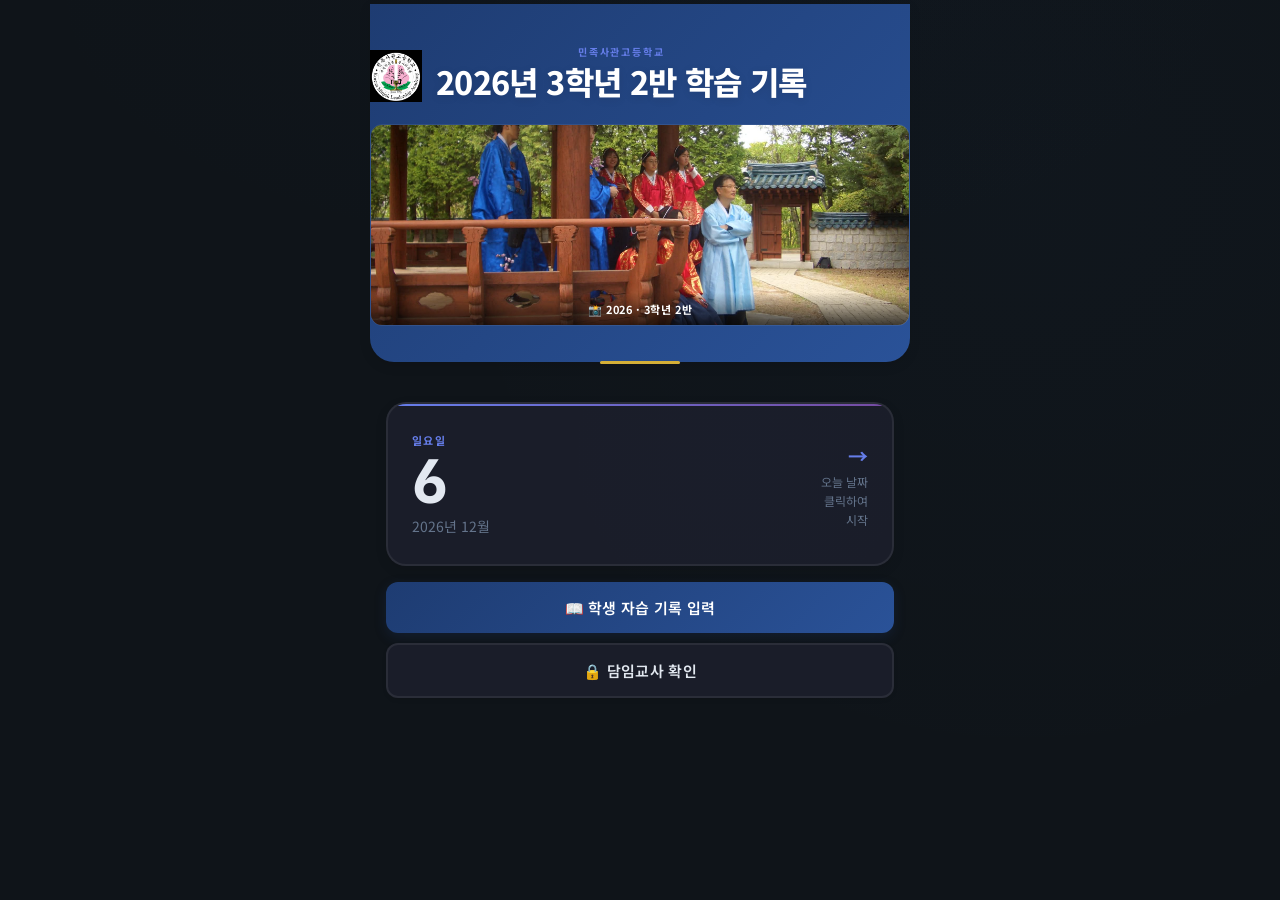
==== commit e2c11a11: "밝은 블루 톤으로 디자인 변경 및 통계 대시보드 권한 개선 주요 변경사항:  1. 디자인 톤 변경 (어두운 → 밝은)    - 배경: #0a0e1a → #f8f9fa (밝은 그레이" ====
--- a/index.html
+++ b/index.html
@@ -469,7 +469,6 @@
   <div style="display:flex;flex-direction:column;gap:10px;">
     <button class="btn btn-primary" id="btn-student">📖 학생 자습 기록 입력</button>
     <button class="btn btn-secondary" id="btn-teacher">🔒 담임교사 확인</button>
-    <a href="stats.html" class="btn btn-secondary" style="text-decoration:none;display:block;text-align:center;">📊 통계 대시보드</a>
   </div>
 </div>
 
@@ -696,6 +695,10 @@
     <span style="font-weight:700;font-size:15px">담임 확인</span>
   </div>
 
+  <div style="margin-bottom:16px;">
+    <a href="stats.html" class="btn btn-primary" style="text-decoration:none;display:block;text-align:center;width:100%;">📊 통계 대시보드 열기</a>
+  </div>
+
   <!-- 탭 -->
   <div class="tab-bar">
     <button class="tab-btn active" onclick="switchTab('daily')">📅 일별</button>
--- a/premium.css
+++ b/premium.css
@@ -1,44 +1,47 @@
 /* ═══════════════════════════════════════════════════════════════
    민족사관고등학교 Premium Design System
-   세련되고 고급스러운 학술적 디자인
+   밝고 편안한 블루 톤 - 통합 대시보드와 통일
    ═══════════════════════════════════════════════════════════════ */
 
-/* ── 색상 팔레트 재정의 (더 고급스럽게) ── */
+/* ── 색상 팔레트 재정의 (밝은 블루 톤) ── */
 :root {
-  /* 베이스 */
-  --bg: #0a0e1a;
-  --surface: #141824;
-  --surface2: #1e2333;
-  --surface3: #262d42;
+  /* 베이스 - 밝은 톤 */
+  --bg: #f8f9fa;
+  --surface: #ffffff;
+  --surface2: #f1f3f5;
+  --surface3: #e9ecef;
 
   /* 보더 */
-  --border: rgba(255,255,255,0.06);
-  --border-h: rgba(255,255,255,0.12);
-
-  /* 액센트 - 로얄 블루 & 골드 */
-  --primary: #4a5fc1;
-  --primary-light: #6b7ed6;
-  --primary-dim: rgba(74,95,193,0.1);
-  --primary-glow: rgba(74,95,193,0.25);
+  --border: rgba(0,0,0,0.08);
+  --border-h: rgba(0,0,0,0.12);
+
+  /* 액센트 - 블루 그라데이션 */
+  --primary: #1e3c72;
+  --primary-light: #2a5298;
+  --primary-dim: rgba(30,60,114,0.08);
+  --primary-glow: rgba(30,60,114,0.15);
+
+  --secondary: #4a90e2;
+  --secondary-light: #64a8f5;
 
   --gold: #d4af37;
   --gold-dim: rgba(212,175,55,0.1);
 
-  /* 텍스트 */
-  --text: #f0f4f8;
-  --text-secondary: #b8c5d6;
-  --text-muted: #6b7a90;
+  /* 텍스트 - 어두운 톤 */
+  --text: #212529;
+  --text-secondary: #495057;
+  --text-muted: #6c757d;
 
   /* 상태 */
-  --success: #10b981;
-  --warning: #f59e0b;
-  --error: #ef4444;
-  --info: #3b82f6;
+  --success: #28a745;
+  --warning: #ffc107;
+  --error: #dc3545;
+  --info: #17a2b8;
 
   /* 그림자 */
-  --shadow-sm: 0 2px 8px rgba(0,0,0,0.2);
-  --shadow-md: 0 4px 16px rgba(0,0,0,0.3);
-  --shadow-lg: 0 8px 32px rgba(0,0,0,0.4);
+  --shadow-sm: 0 2px 4px rgba(0,0,0,0.08);
+  --shadow-md: 0 4px 12px rgba(0,0,0,0.1);
+  --shadow-lg: 0 8px 24px rgba(0,0,0,0.12);
 
   /* 반경 */
   --radius: 16px;
@@ -50,26 +53,31 @@
 body {
   background: var(--bg) !important;
   background-image:
-    radial-gradient(ellipse 80% 50% at 50% -20%, rgba(74,95,193,0.08) 0%, transparent 60%),
-    radial-gradient(circle at 20% 80%, rgba(212,175,55,0.03) 0%, transparent 50%) !important;
+    radial-gradient(ellipse 80% 50% at 50% 0%, rgba(30,60,114,0.03) 0%, transparent 60%),
+    radial-gradient(circle at 80% 20%, rgba(74,144,226,0.02) 0%, transparent 50%) !important;
 }
 
 /* ── 헤더 고급화 ── */
 .page-header {
-  padding: 32px 0 24px !important;
+  padding: 40px 0 32px !important;
   text-align: center;
   position: relative;
+  background: linear-gradient(135deg, #1e3c72 0%, #2a5298 100%);
+  margin: -16px -16px 24px -16px;
+  border-radius: 0 0 24px 24px;
+  box-shadow: var(--shadow-md);
 }
 
 .page-header::after {
   content: '';
   position: absolute;
-  bottom: 0;
+  bottom: -2px;
   left: 50%;
   transform: translateX(-50%);
-  width: 60px;
-  height: 2px;
-  background: linear-gradient(90deg, transparent, var(--gold), transparent);
+  width: 80px;
+  height: 3px;
+  background: var(--gold);
+  border-radius: 2px;
 }
 
 .school-tag {
@@ -79,9 +87,9 @@
   font-size: 11px !important;
   font-weight: 600 !important;
   letter-spacing: 0.15em !important;
-  color: var(--gold) !important;
+  color: rgba(255,255,255,0.9) !important;
   text-transform: uppercase !important;
-  margin-bottom: 16px !important;
+  margin-bottom: 12px !important;
 }
 
 .school-tag::before,
@@ -89,53 +97,36 @@
   content: '' !important;
   width: 24px !important;
   height: 1px !important;
-  background: linear-gradient(90deg, transparent, var(--gold), transparent) !important;
+  background: rgba(255,255,255,0.4) !important;
 }
 
 .page-header h1 {
   font-size: 32px !important;
   font-weight: 800 !important;
   letter-spacing: -0.02em !important;
-  background: linear-gradient(135deg, #f0f4f8 0%, #b8c5d6 100%) !important;
-  -webkit-background-clip: text !important;
-  -webkit-text-fill-color: transparent !important;
-  background-clip: text !important;
+  color: white !important;
+  background: none !important;
+  -webkit-text-fill-color: white !important;
   margin-bottom: 8px !important;
+  text-shadow: 0 2px 8px rgba(0,0,0,0.1);
 }
 
 .page-header p {
   font-size: 14px !important;
-  color: var(--text-muted) !important;
+  color: rgba(255,255,255,0.85) !important;
   font-weight: 400 !important;
 }
 
 /* ── 로고 섹션 개선 ── */
 .logo-section {
-  background: linear-gradient(135deg, var(--surface) 0%, var(--surface2) 100%) !important;
-  border-bottom: 1px solid var(--border) !important;
-  position: relative;
-  overflow: hidden;
-}
-
-.logo-section::before {
-  content: '';
-  position: absolute;
-  top: 0;
-  left: 0;
-  right: 0;
-  height: 1px;
-  background: linear-gradient(90deg, transparent, var(--gold), transparent);
-  opacity: 0.5;
+  background: linear-gradient(135deg, var(--primary) 0%, var(--primary-light) 100%) !important;
+  border-bottom: none !important;
+  box-shadow: var(--shadow-md) !important;
 }
 
 .school-logo {
-  border: 2px solid var(--gold) !important;
-  box-shadow: 0 4px 16px rgba(212,175,55,0.2) !important;
-}
-
-.logo {
-  font-weight: 800 !important;
-  letter-spacing: -0.01em !important;
+  border: 3px solid white !important;
+  box-shadow: 0 4px 16px rgba(0,0,0,0.1) !important;
 }
 
 /* ── 카드 고급화 ── */
@@ -156,20 +147,20 @@
   top: 0;
   left: 0;
   right: 0;
-  height: 1px;
-  background: linear-gradient(90deg, transparent, var(--primary), transparent);
+  height: 3px;
+  background: linear-gradient(90deg, var(--primary), var(--secondary));
   opacity: 0;
   transition: opacity 0.3s;
 }
 
 .card:hover {
   border-color: var(--primary) !important;
-  box-shadow: 0 8px 32px rgba(74,95,193,0.2) !important;
+  box-shadow: var(--shadow-lg) !important;
   transform: translateY(-4px) !important;
 }
 
 .card:hover::before {
-  opacity: 0.5;
+  opacity: 1;
 }
 
 /* ── 버튼 고급화 ── */
@@ -191,7 +182,7 @@
   width: 0;
   height: 0;
   border-radius: 50%;
-  background: rgba(255,255,255,0.1);
+  background: rgba(255,255,255,0.2);
   transform: translate(-50%, -50%);
   transition: width 0.6s, height 0.6s;
 }
@@ -205,29 +196,30 @@
   background: linear-gradient(135deg, var(--primary) 0%, var(--primary-light) 100%) !important;
   color: white !important;
   border: none !important;
-  box-shadow: 0 4px 16px rgba(74,95,193,0.3) !important;
+  box-shadow: 0 4px 12px rgba(30,60,114,0.25) !important;
 }
 
 .btn-primary:hover {
-  box-shadow: 0 6px 24px rgba(74,95,193,0.4) !important;
+  box-shadow: 0 6px 20px rgba(30,60,114,0.35) !important;
   transform: translateY(-2px) !important;
 }
 
 .btn-secondary {
-  background: var(--surface2) !important;
-  border: 1px solid var(--border) !important;
+  background: var(--surface) !important;
+  border: 2px solid var(--border) !important;
   color: var(--text) !important;
 }
 
 .btn-secondary:hover {
   border-color: var(--primary) !important;
-  background: var(--surface3) !important;
+  background: var(--primary-dim) !important;
+  color: var(--primary) !important;
 }
 
 /* ── 날짜 히어로 고급화 ── */
 .date-hero {
-  background: linear-gradient(135deg, var(--surface) 0%, var(--surface2) 100%) !important;
-  border: 1px solid var(--border) !important;
+  background: var(--surface) !important;
+  border: 2px solid var(--border) !important;
   border-radius: var(--radius-lg) !important;
   box-shadow: var(--shadow-md) !important;
   position: relative;
@@ -240,8 +232,8 @@
   top: 0;
   left: 0;
   right: 0;
-  height: 2px;
-  background: linear-gradient(90deg, var(--primary), var(--gold), var(--primary));
+  height: 3px;
+  background: linear-gradient(90deg, var(--primary), var(--secondary), var(--primary));
   background-size: 200% 100%;
   animation: shimmer 3s linear infinite;
 }
@@ -255,36 +247,41 @@
   content: '';
   position: absolute;
   inset: 0;
-  background: radial-gradient(circle at 70% 30%, rgba(74,95,193,0.05) 0%, transparent 50%);
+  background: radial-gradient(circle at 70% 30%, rgba(30,60,114,0.02) 0%, transparent 50%);
   pointer-events: none;
 }
 
 /* ── 학생 버튼 고급화 ── */
 .stu-btn {
   background: var(--surface) !important;
-  border: 1px solid var(--border) !important;
+  border: 2px solid var(--border) !important;
   border-radius: var(--radius-sm) !important;
   transition: all 0.3s cubic-bezier(0.4, 0, 0.2, 1) !important;
   box-shadow: var(--shadow-sm) !important;
+  color: var(--text) !important;
 }
 
 .stu-btn:hover {
   border-color: var(--primary) !important;
   background: var(--primary-dim) !important;
-  box-shadow: 0 4px 16px rgba(74,95,193,0.2) !important;
+  box-shadow: var(--shadow-md) !important;
   transform: translateY(-3px) scale(1.02) !important;
 }
 
 .stu-btn .s-num {
-  color: var(--gold) !important;
+  color: var(--primary) !important;
   font-weight: 700 !important;
+}
+
+.stu-btn .s-name {
+  color: var(--text) !important;
 }
 
 /* ── 입력 필드 고급화 ── */
 .form-input,
 .form-textarea {
-  background: var(--surface2) !important;
-  border: 1px solid var(--border) !important;
+  background: var(--surface) !important;
+  border: 2px solid var(--border) !important;
   border-radius: var(--radius-sm) !important;
   color: var(--text) !important;
   transition: all 0.3s !important;
@@ -293,7 +290,7 @@
 .form-input:focus,
 .form-textarea:focus {
   border-color: var(--primary) !important;
-  background: var(--surface3) !important;
+  background: var(--surface) !important;
   box-shadow: 0 0 0 3px var(--primary-dim) !important;
   outline: none !important;
 }
@@ -308,8 +305,8 @@
 
 /* ── 통계 카드 고급화 ── */
 .stat-card {
-  background: linear-gradient(135deg, var(--surface) 0%, var(--surface2) 100%) !important;
-  border: 1px solid var(--border) !important;
+  background: var(--surface) !important;
+  border: 2px solid var(--border) !important;
   border-radius: var(--radius) !important;
   padding: 24px !important;
   transition: all 0.3s cubic-bezier(0.4, 0, 0.2, 1) !important;
@@ -332,7 +329,7 @@
 
 .stat-card:hover {
   border-color: var(--primary) !important;
-  box-shadow: 0 8px 32px rgba(74,95,193,0.2) !important;
+  box-shadow: var(--shadow-lg) !important;
   transform: translateY(-4px) !important;
 }
 
@@ -340,8 +337,9 @@
 .nav-item {
   background: transparent !important;
   border: none !important;
-  border-left: 2px solid transparent !important;
+  border-left: 3px solid transparent !important;
   transition: all 0.3s !important;
+  color: var(--text) !important;
 }
 
 .nav-item:hover {
@@ -351,22 +349,23 @@
 
 .nav-item.active {
   background: var(--primary-dim) !important;
-  border-left-color: var(--gold) !important;
+  border-left-color: var(--primary) !important;
+  color: var(--primary) !important;
 }
 
 /* ── 스크롤바 고급화 ── */
 ::-webkit-scrollbar {
-  width: 8px;
-  height: 8px;
+  width: 10px;
+  height: 10px;
 }
 
 ::-webkit-scrollbar-track {
-  background: var(--surface);
+  background: var(--surface2);
 }
 
 ::-webkit-scrollbar-thumb {
-  background: var(--surface3);
-  border-radius: 4px;
+  background: var(--border-h);
+  border-radius: 5px;
 }
 
 ::-webkit-scrollbar-thumb:hover {
@@ -378,6 +377,9 @@
   border-radius: var(--radius-sm) !important;
   box-shadow: var(--shadow-lg) !important;
   backdrop-filter: blur(10px);
+  background: var(--surface) !important;
+  color: var(--text) !important;
+  border: 2px solid var(--border) !important;
 }
 
 /* ── 애니메이션 개선 ── */
@@ -396,8 +398,18 @@
   animation: fadeUp 0.4s cubic-bezier(0.4, 0, 0.2, 1) !important;
 }
 
+/* ── 섹션 구분선 ── */
+.sec-div {
+  color: var(--text) !important;
+  font-weight: 600 !important;
+}
+
 /* ── 반응형 개선 ── */
 @media (max-width: 640px) {
+  .page-header {
+    padding: 32px 16px 24px !important;
+  }
+
   .page-header h1 {
     font-size: 28px !important;
   }
